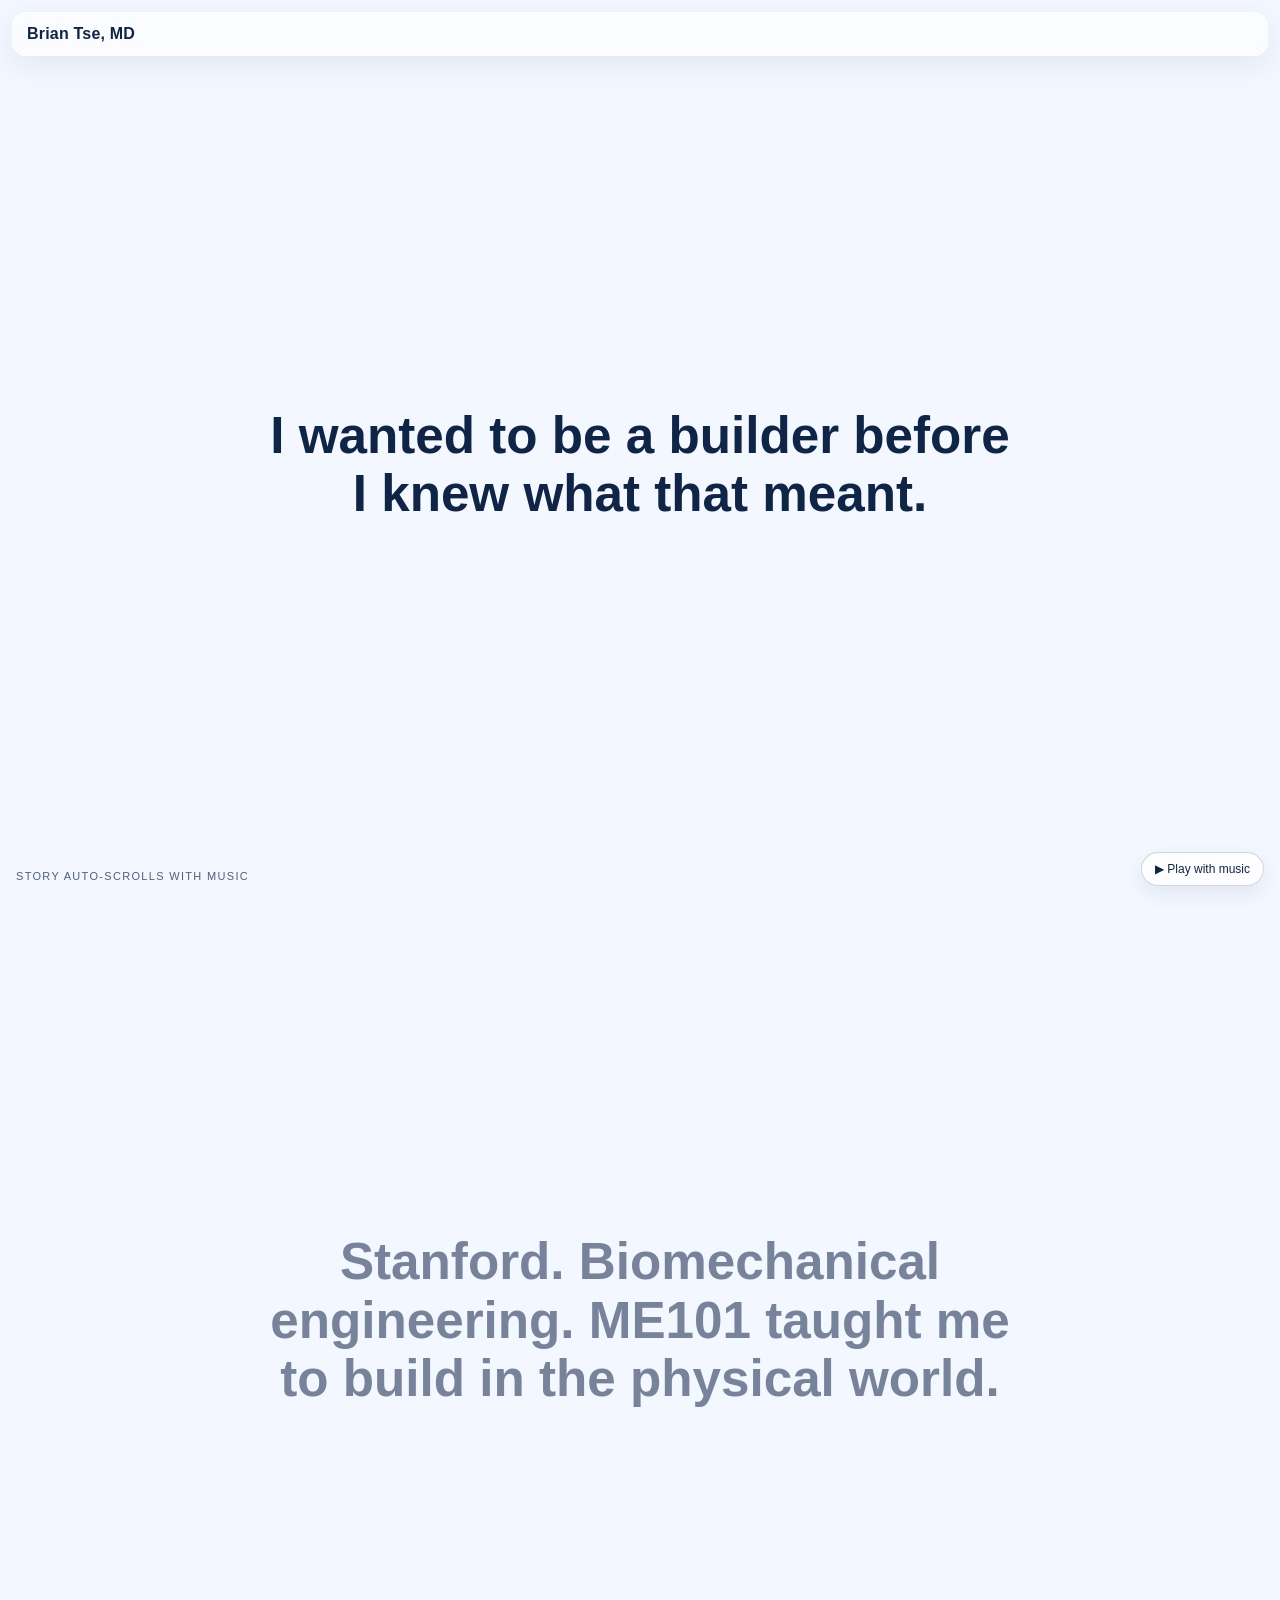
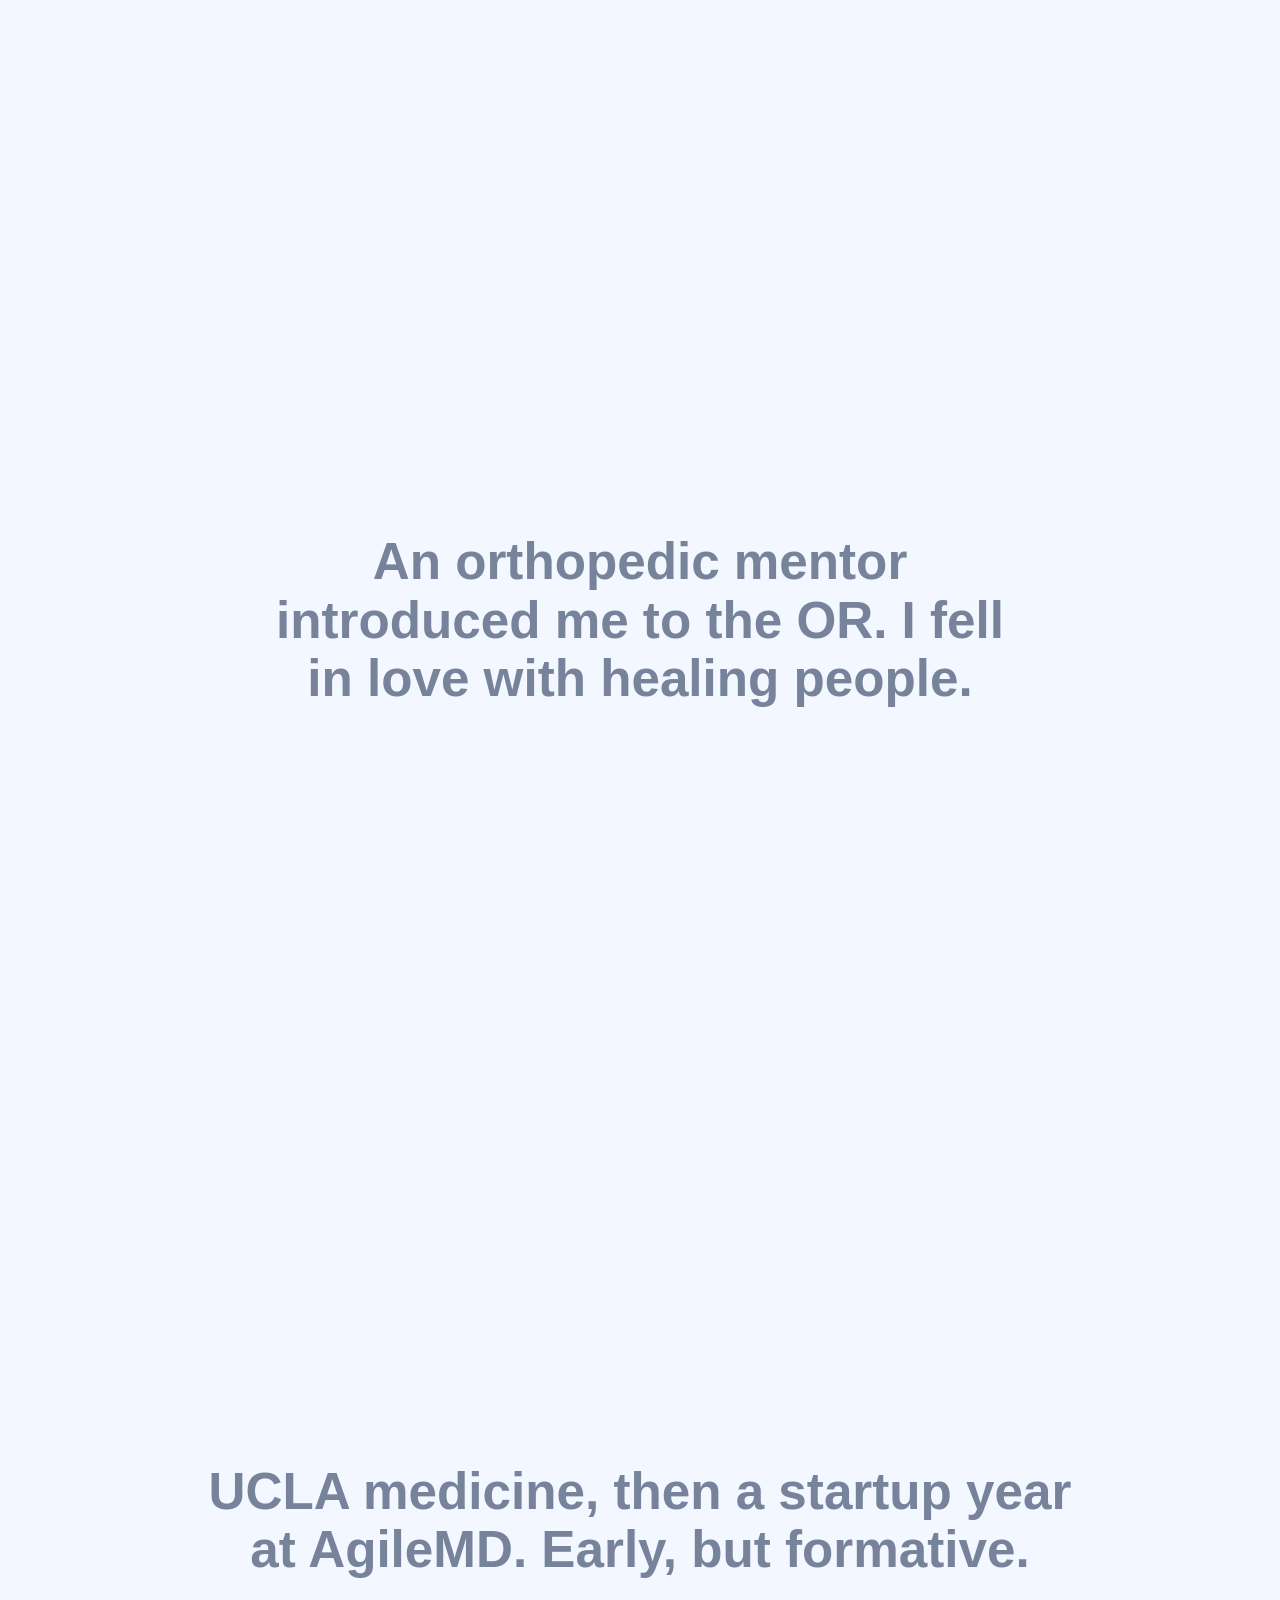
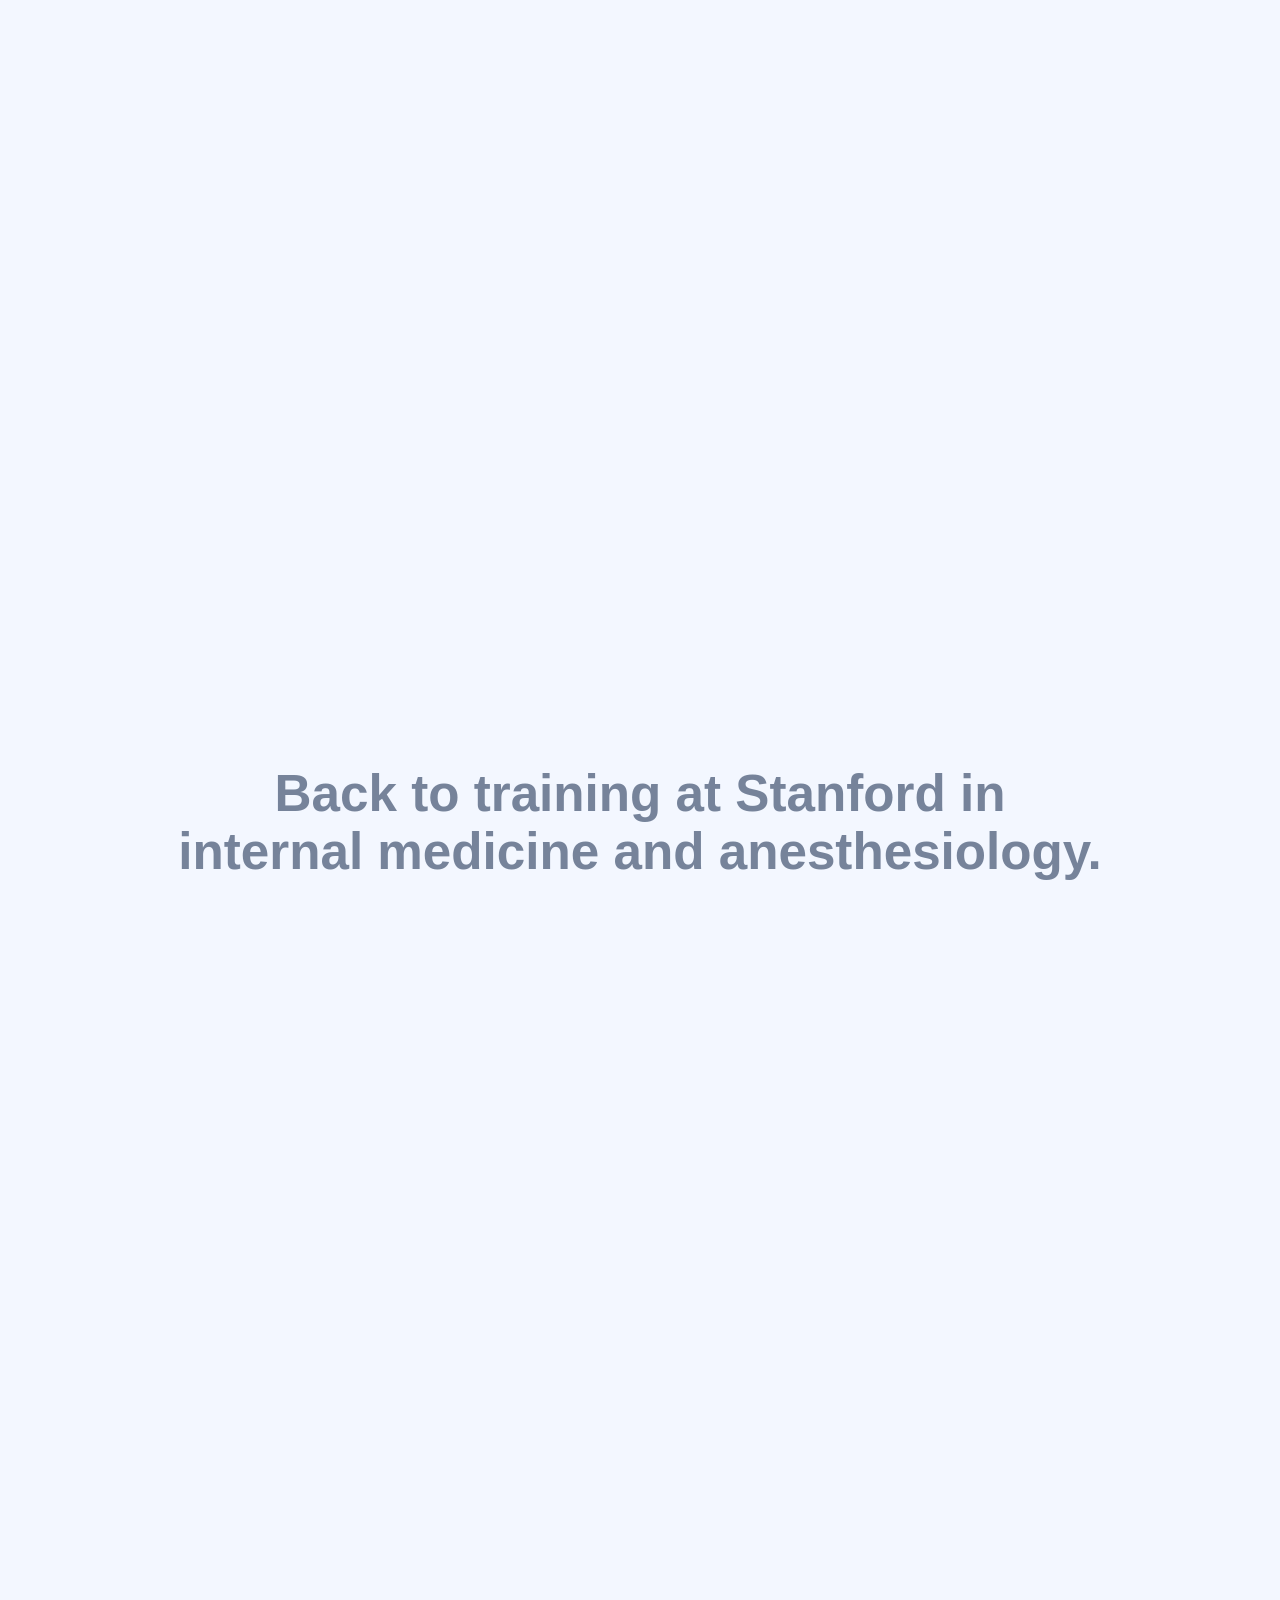
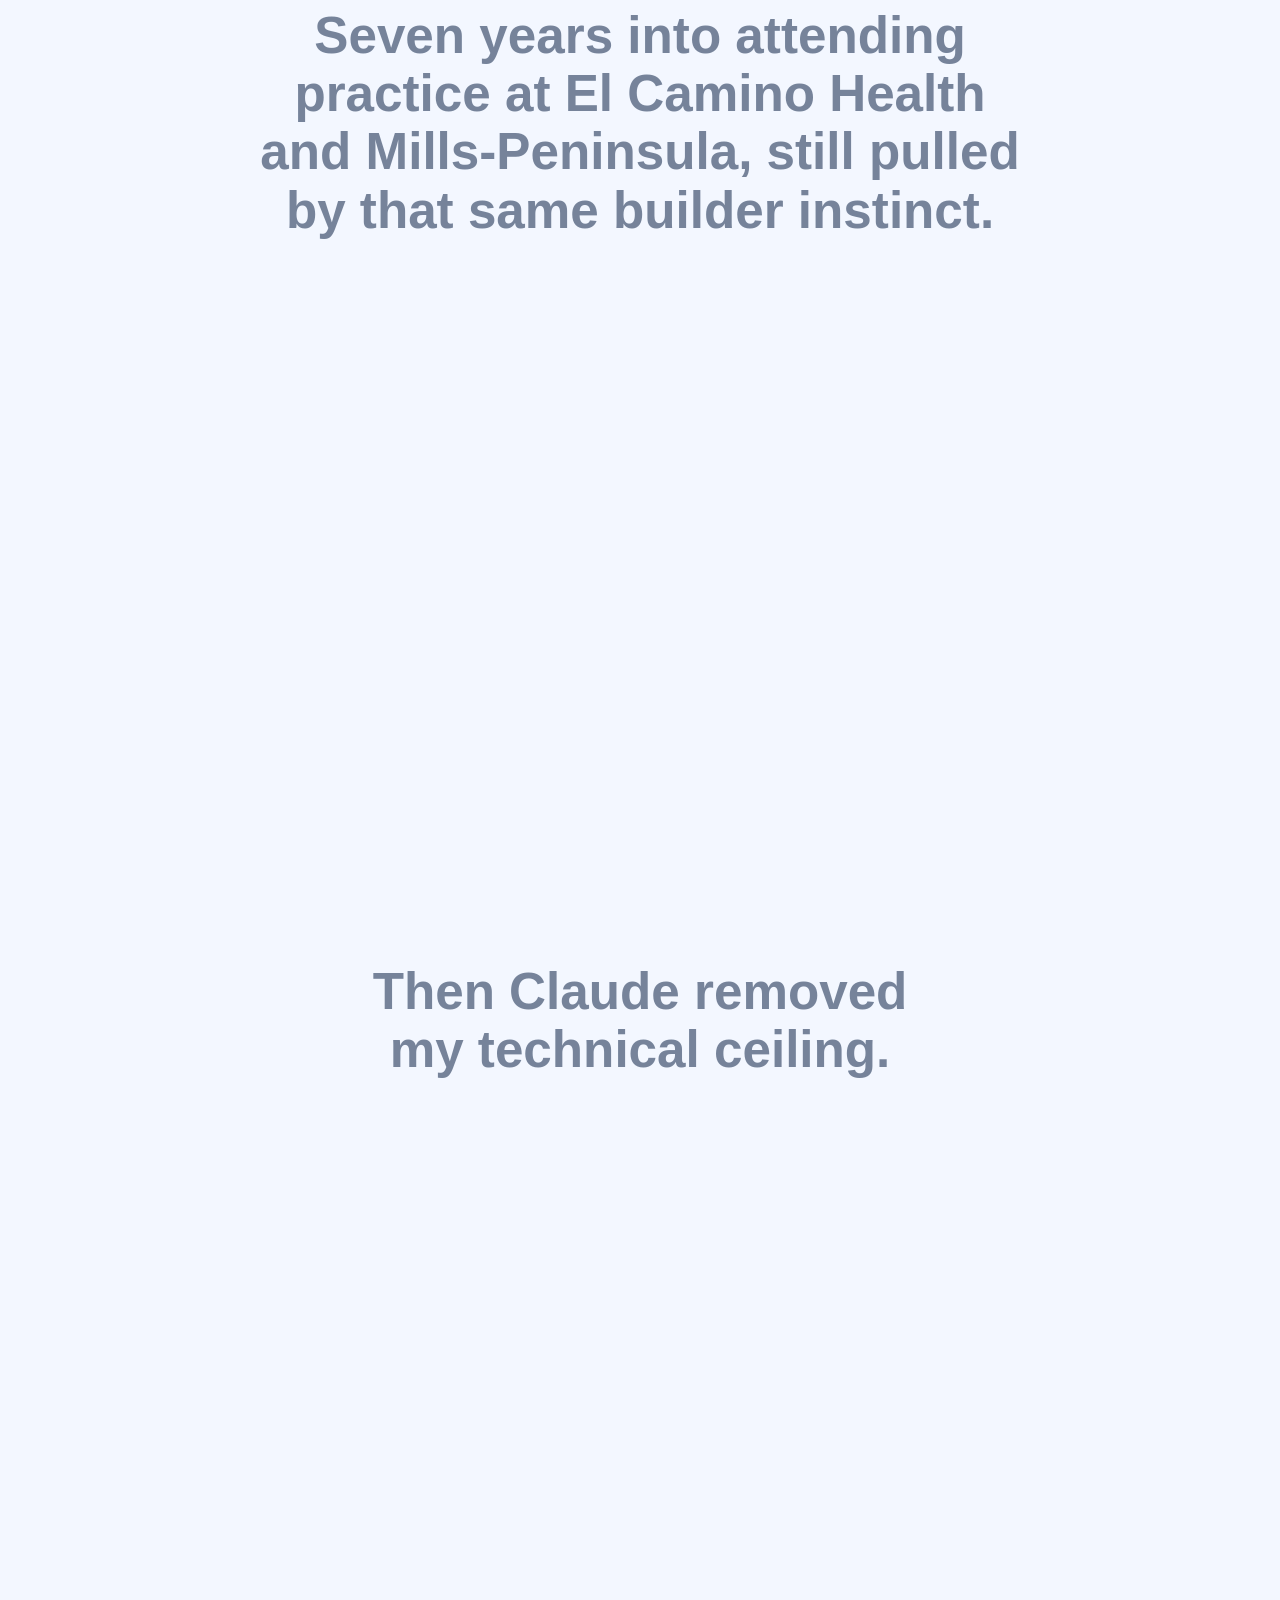
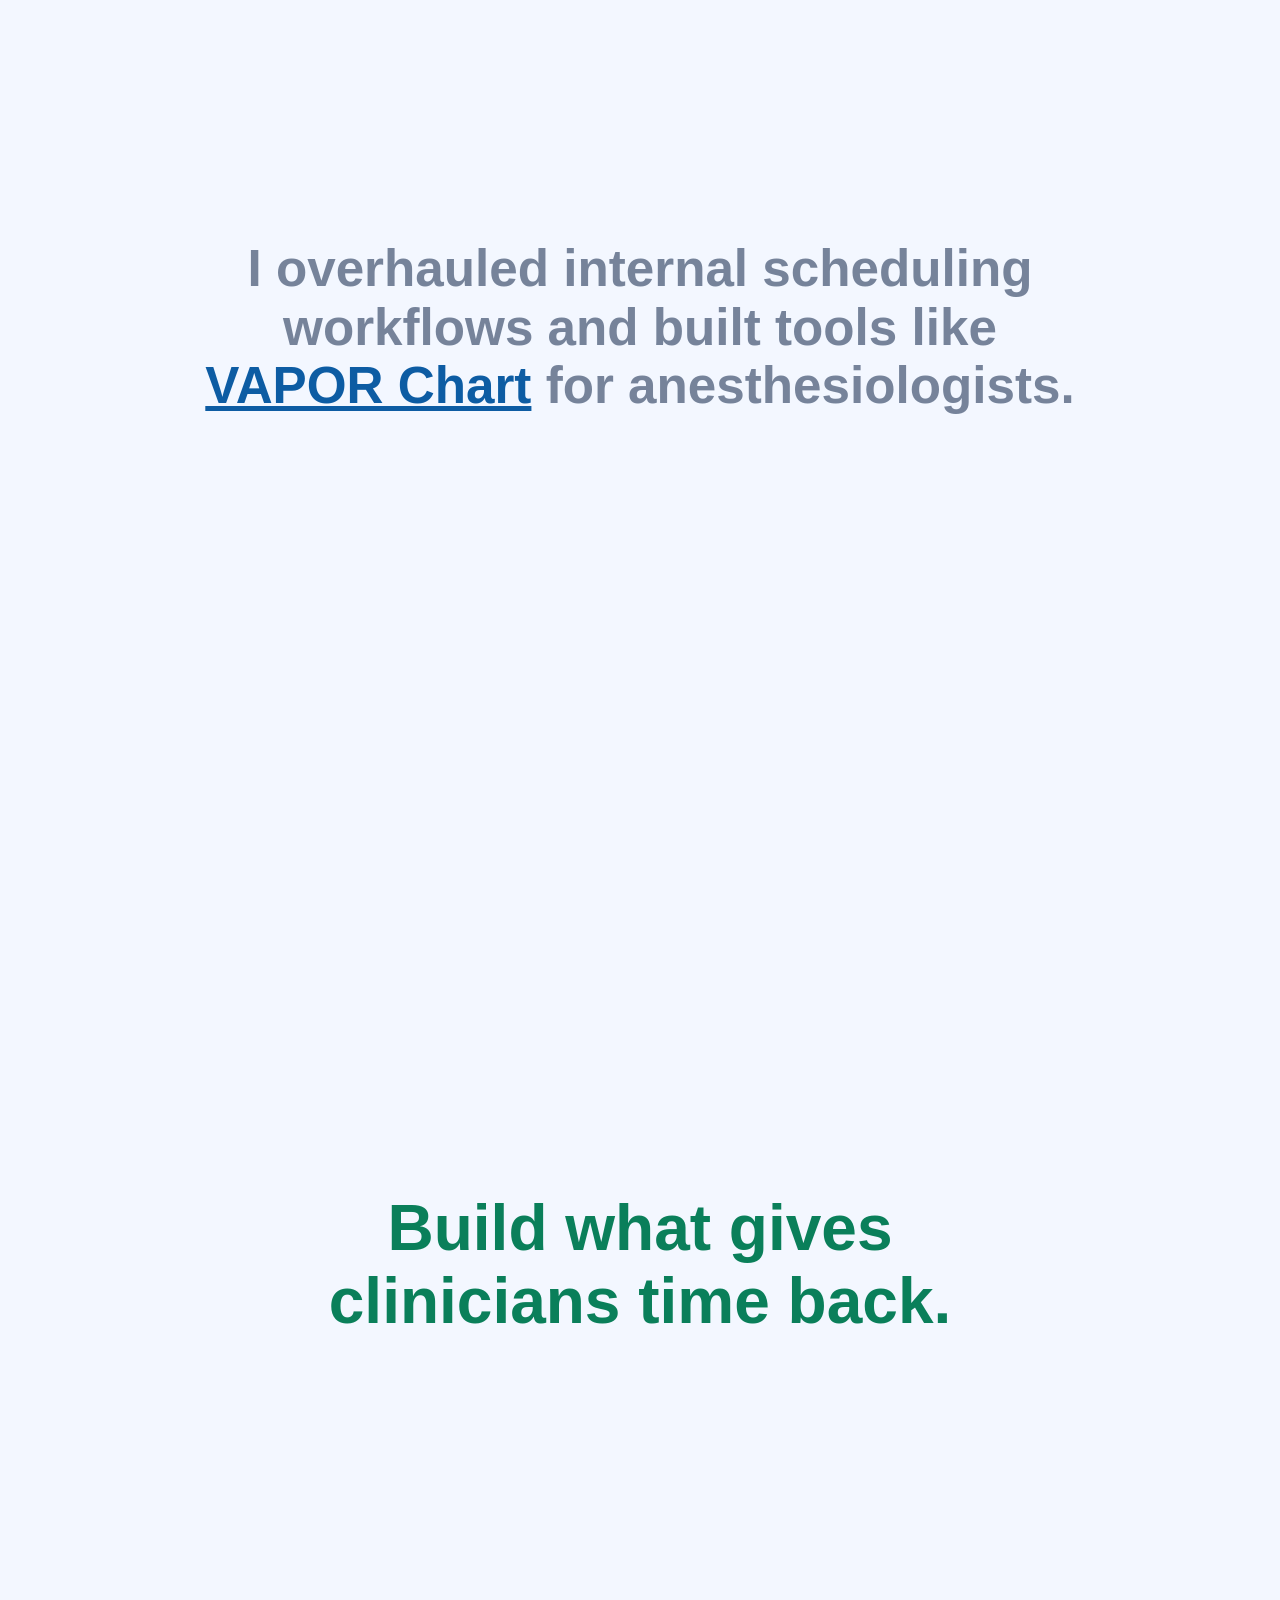
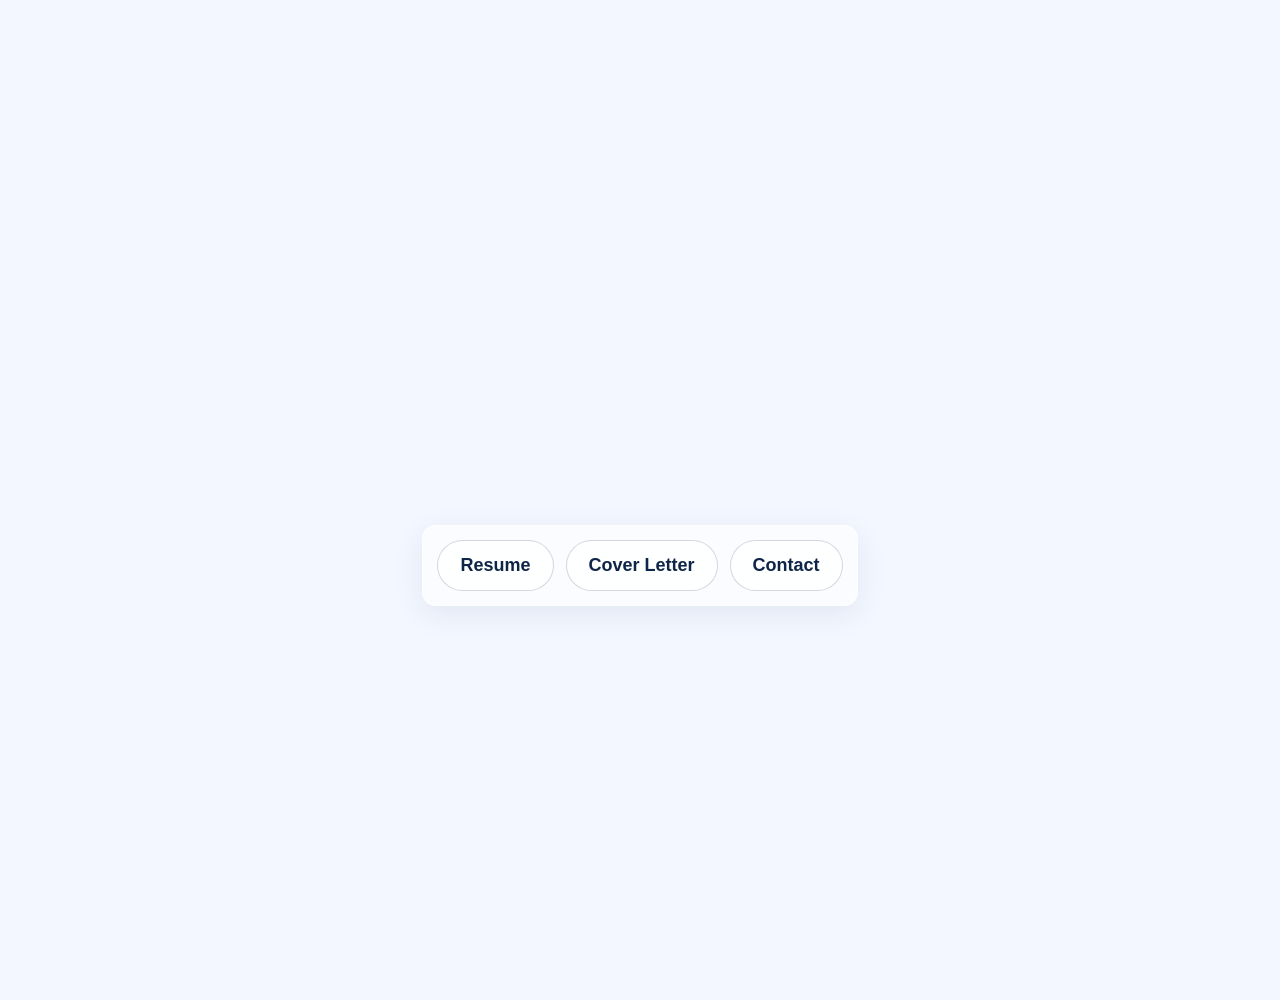
==== index.html @ f381c2ff "style: restore original story aesthetic and auto-scroll; keep subtle logos" ====
<!doctype html>
<html lang="en">
<head>
  <meta charset="UTF-8" />
  <meta name="viewport" content="width=device-width, initial-scale=1.0" />
  <title>Brian K. Tse, MD — Story</title>
  <meta name="description" content="Build what gives clinicians time back." />
  <link rel="stylesheet" href="./styles.css" />
</head>
<body>
  <video id="bgVideo" class="bg-video" autoplay muted loop playsinline preload="metadata">
    <source src="./media/story-video.mp4" type="video/mp4" />
  </video>
  <div class="video-vignette"></div>

  <header class="topbar">
    <div class="name">Brian Tse, MD</div>
  </header>

  <main id="story" class="story">
    <section class="panel active"><div class="panel-inner"><p>I wanted to be a builder before I knew what that meant.</p></div></section>
    <section class="panel"><div class="panel-inner"><p>Stanford. Biomechanical engineering. ME101 taught me to build in the physical world.</p><img class="logo-inline" src="./assets/logos/stanford.svg" alt="" aria-hidden="true" /></div></section>
    <section class="panel"><div class="panel-inner"><p>An orthopedic mentor introduced me to the OR. I fell in love with healing people.</p><img class="logo-inline" src="./assets/logos/ucla.svg" alt="" aria-hidden="true" /></div></section>
    <section class="panel"><div class="panel-inner"><p>UCLA medicine, then a startup year at AgileMD. Early, but formative.</p><img class="logo-inline" src="./assets/logos/agilemd.svg" alt="" aria-hidden="true" /></div></section>
    <section class="panel"><div class="panel-inner"><p>Back to training at Stanford in internal medicine and anesthesiology.</p><img class="logo-inline" src="./assets/logos/stanford-medicine.svg" alt="" aria-hidden="true" /></div></section>
    <section class="panel"><div class="panel-inner"><p>Seven years into attending practice at El Camino Health and Mills-Peninsula, still pulled by that same builder instinct.</p><img class="logo-inline" src="./assets/logos/elcamino.svg" alt="" aria-hidden="true" /></div></section>
    <section class="panel"><div class="panel-inner"><p>Then Claude removed my technical ceiling.</p><img class="logo-inline" src="./assets/logos/anthropic.svg" alt="" aria-hidden="true" /></div></section>
    <section class="panel"><div class="panel-inner"><p>I overhauled internal scheduling workflows and built tools like <a class="inline-link" href="https://vaporchart.com" target="_blank" rel="noopener">VAPOR Chart</a> for anesthesiologists.</p><img class="logo-inline" src="./assets/logos/mills-peninsula.svg" alt="" aria-hidden="true" /></div></section>
    <section class="panel thesis"><div class="panel-inner"><p>Build what gives clinicians time back.</p></div></section>
    <section class="panel end-panel">
      <div class="end-links actions">
        <a href="./Brian_Tse_Resume_v2.pdf" target="_blank" rel="noopener">Resume</a>
        <a href="./Brian_Tse_Cover_Letter_Anthropic.pdf" target="_blank" rel="noopener">Cover Letter</a>
        <a href="mailto:briantse@gmail.com">Contact</a>
      </div>
    </section>
  </main>

  <audio id="storyAudio" preload="auto">
    <source src="./media/story-track.mp3" type="audio/mpeg" />
  </audio>

  <button id="musicToggle" class="music-toggle" type="button">▶ Play with music</button>
  <div class="hint">Story auto-scrolls with music</div>

  <script>
    const panels = [...document.querySelectorAll('.panel')];
    const audio = document.getElementById('storyAudio');
    const toggle = document.getElementById('musicToggle');

    const io = new IntersectionObserver((entries) => {
      entries.forEach((e) => {
        if (e.isIntersecting) {
          panels.forEach(p => p.classList.remove('active'));
          e.target.classList.add('active');
        }
      });
    }, { threshold: 0.65 });
    panels.forEach(p => io.observe(p));

    function scrollToPanel(i) {
      panels[i].scrollIntoView({ behavior: 'smooth', block: 'start' });
    }

    const cues = [0, 5, 10, 15, 20, 24, 29, 34, 40, 46];

    function syncToMusic() {
      const t = audio.currentTime;
      let idx = 0;
      for (let i = 0; i < cues.length; i++) {
        if (t >= cues[i]) idx = i;
      }
      const last = panels.length - 1;
      if (idx >= last) {
        scrollToPanel(last);
        clearInterval(syncTimer);
        return;
      }
      scrollToPanel(idx);
    }

    let syncTimer;
    async function startMusicMode() {
      try {
        if (audio.currentTime >= (audio.duration || 0) - 0.2) {
          audio.currentTime = 0;
          window.scrollTo({ top: 0, behavior: 'smooth' });
        }
        await audio.play();
        toggle.textContent = '❚❚ Pause music';
        clearInterval(syncTimer);
        syncToMusic();
        syncTimer = setInterval(syncToMusic, 600);
      } catch (e) {
        toggle.textContent = 'Tap to start audio';
      }
    }

    function pauseMusicMode() {
      audio.pause();
      clearInterval(syncTimer);
      toggle.textContent = '▶ Play with music';
    }

    toggle.addEventListener('click', () => {
      if (audio.paused) startMusicMode();
      else pauseMusicMode();
    });

    audio.addEventListener('ended', () => {
      clearInterval(syncTimer);
      toggle.textContent = '↺ Replay with music';
    });
  </script>
</body>
</html>
---- styles.css ----
:root {
  --text: #0f2547;
  --muted: rgba(15, 37, 71, 0.72);
  --accent: #0a7f5a;
  --pill-bg: rgba(255,255,255,0.78);
  --pill-border: rgba(15, 37, 71, 0.18);
}
* { box-sizing: border-box; }
html, body {
  margin: 0;
  background: #f3f7ff;
  color: var(--text);
  font-family: Inter, -apple-system, BlinkMacSystemFont, "Segoe UI", Roboto, sans-serif;
}

.bg-video {
  position: fixed;
  inset: 0;
  width: 100%;
  height: 100%;
  object-fit: cover;
  z-index: -3;
  opacity: .52;
}
.video-vignette {
  position: fixed;
  inset: 0;
  z-index: -2;
  background:
    radial-gradient(circle at 20% 15%, rgba(224, 242, 255, 0.55), rgba(255,255,255,0.25) 45%, rgba(245,250,255,0.75)),
    linear-gradient(to bottom, rgba(252, 254, 255, 0.58), rgba(239, 246, 255, 0.68));
}

.topbar {
  position: fixed;
  top: 12px;
  left: 12px;
  right: 12px;
  padding: 12px 14px;
  display: flex;
  justify-content: space-between;
  align-items: center;
  z-index: 20;
  backdrop-filter: blur(10px);
  background: rgba(255,255,255,0.58);
  border: 1px solid rgba(255,255,255,0.7);
  border-radius: 14px;
  box-shadow: 0 8px 30px rgba(12, 36, 84, 0.08);
}
.name { font-weight: 700; letter-spacing: .2px; }
.actions { display: flex; gap: 10px; flex-wrap: wrap; }
.actions a {
  color: var(--text);
  text-decoration: none;
  font-size: 12px;
  border: 1px solid var(--pill-border);
  border-radius: 999px;
  padding: 6px 11px;
  background: var(--pill-bg);
}
.actions a:hover { background: rgba(255,255,255,0.96); }

.end-panel {
  padding-top: 140px;
}
.end-links {
  justify-content: center;
  gap: 12px;
  padding: 14px;
  border-radius: 14px;
  border: 1px solid rgba(255,255,255,0.7);
  background: rgba(255,255,255,0.62);
  backdrop-filter: blur(10px);
  box-shadow: 0 8px 30px rgba(12, 36, 84, 0.08);
}
.end-links a {
  font-size: 18px;
  font-weight: 600;
  padding: 14px 22px;
}

.story { position: relative; z-index: 10; }
.panel {
  min-height: 100vh;
  display: grid;
  place-items: center;
  padding: 110px 24px 80px;
}
.panel-inner {
  display: grid;
  justify-items: center;
  gap: 18px;
}
.panel p {
  margin: 0;
  max-width: 940px;
  text-align: center;
  font-size: clamp(1.7rem, 4vw, 3.5rem);
  line-height: 1.14;
  font-weight: 650;
  opacity: .2;
  transform: translateY(10px) scale(.985);
  transition: all .55s ease;
  text-wrap: balance;
  color: rgba(15, 37, 71, 0.55);
}
.panel.active p {
  opacity: 1;
  transform: translateY(0) scale(1);
  color: var(--text);
  text-shadow: 0 6px 24px rgba(255,255,255,.42);
}

.logo-inline {
  width: min(220px, 52vw);
  max-height: 70px;
  object-fit: contain;
  opacity: 0;
  transform: translateY(6px);
  transition: all .45s ease;
  filter: saturate(0.9);
}
.panel.active .logo-inline {
  opacity: .9;
  transform: translateY(0);
}

.thesis p {
  font-size: clamp(2.1rem, 5vw, 4.6rem);
  font-weight: 800;
  color: var(--accent);
}

.inline-link { color: #0d5ca3; text-underline-offset: 3px; }

.music-toggle {
  position: fixed;
  right: 16px;
  bottom: 14px;
  z-index: 22;
  border: 1px solid var(--pill-border);
  background: var(--pill-bg);
  color: var(--text);
  border-radius: 999px;
  padding: 9px 13px;
  font-size: 12px;
  cursor: pointer;
  backdrop-filter: blur(6px);
  box-shadow: 0 8px 20px rgba(12, 36, 84, 0.08);
  white-space: nowrap;
}
.music-toggle:hover { background: rgba(255,255,255,.95); }

.hint {
  position: fixed;
  bottom: 18px;
  left: 16px;
  color: var(--muted);
  font-size: 11px;
  letter-spacing: .12em;
  text-transform: uppercase;
  z-index: 20;
}

@media (max-width: 760px) {
  .topbar { align-items: flex-start; gap: 8px; flex-direction: column; }
  .actions { justify-content: center; }
  .end-links { flex-direction: column; align-items: stretch; width: min(92vw, 420px); }
  .end-links a { text-align: center; font-size: 16px; padding: 12px 16px; }
  .music-toggle { width: auto; }
  .hint { bottom: 58px; }
  .panel p { font-size: clamp(1.45rem, 7vw, 2.35rem); }
}
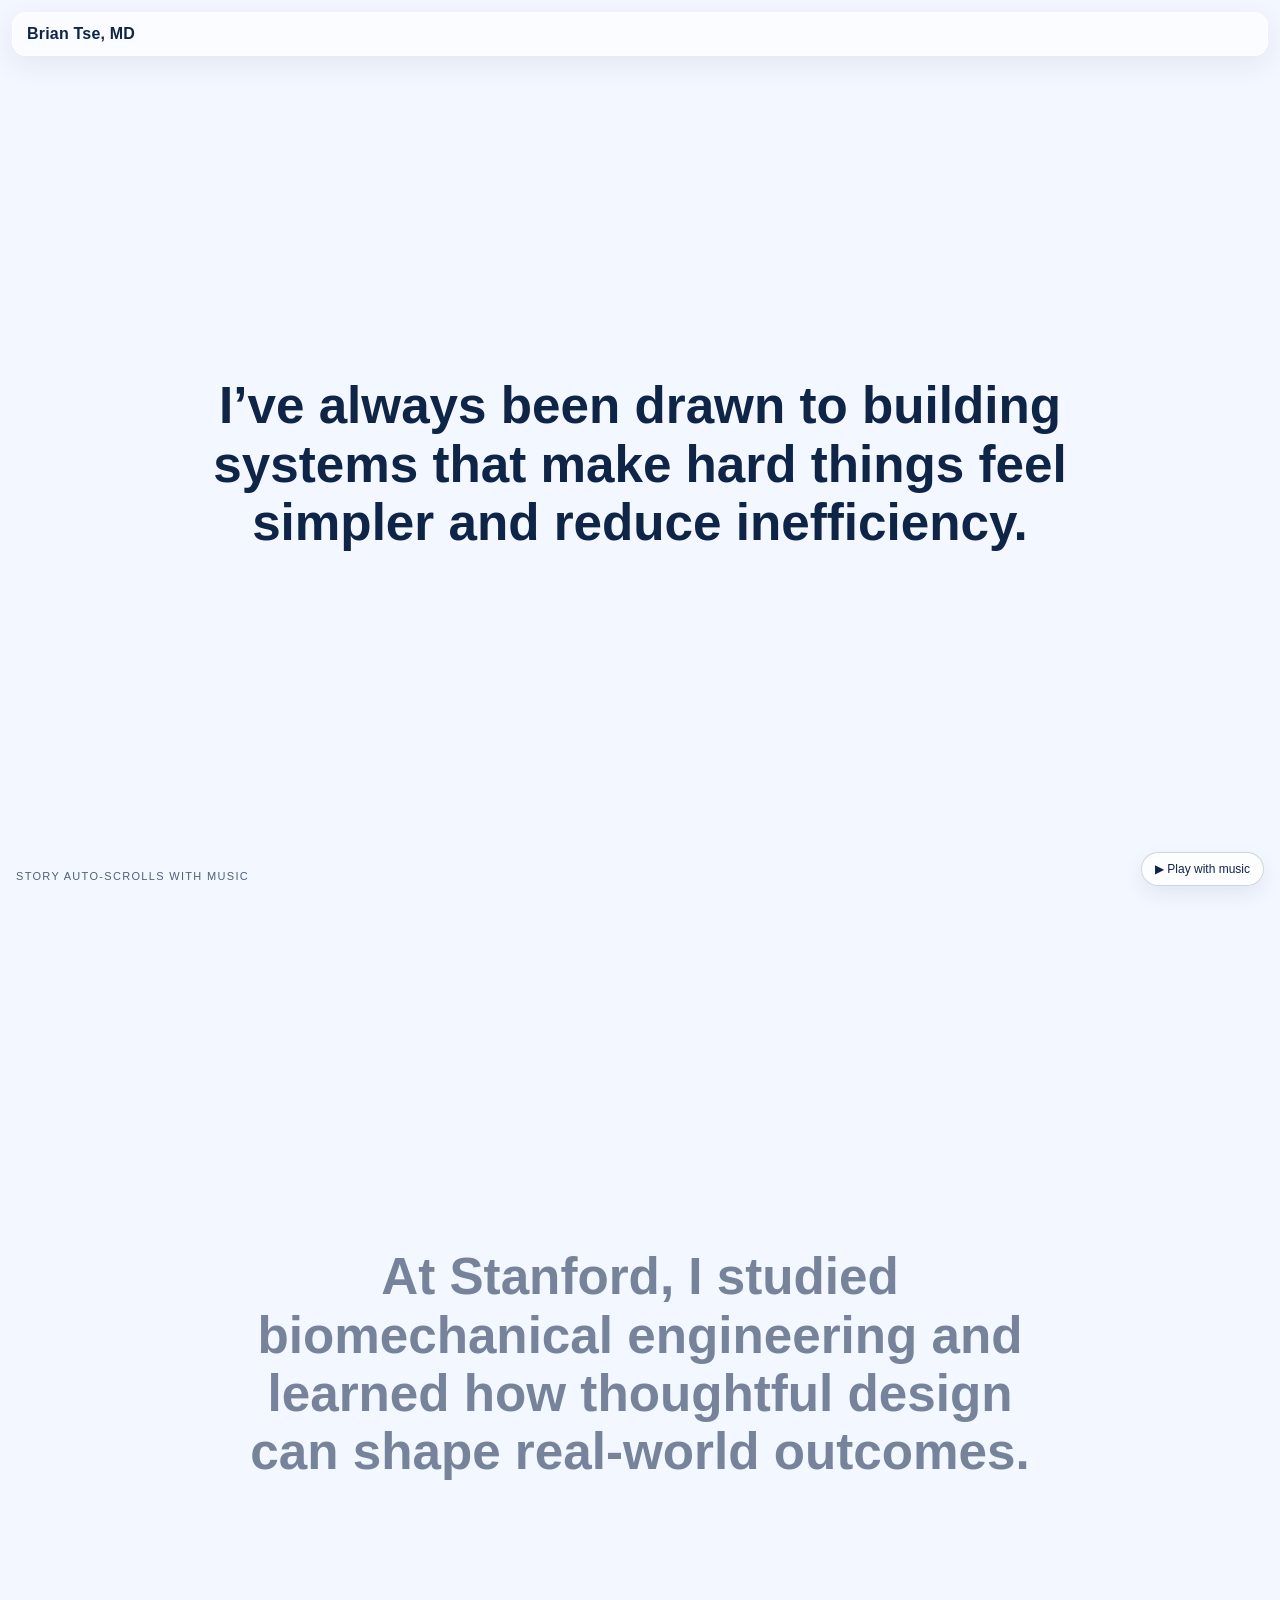
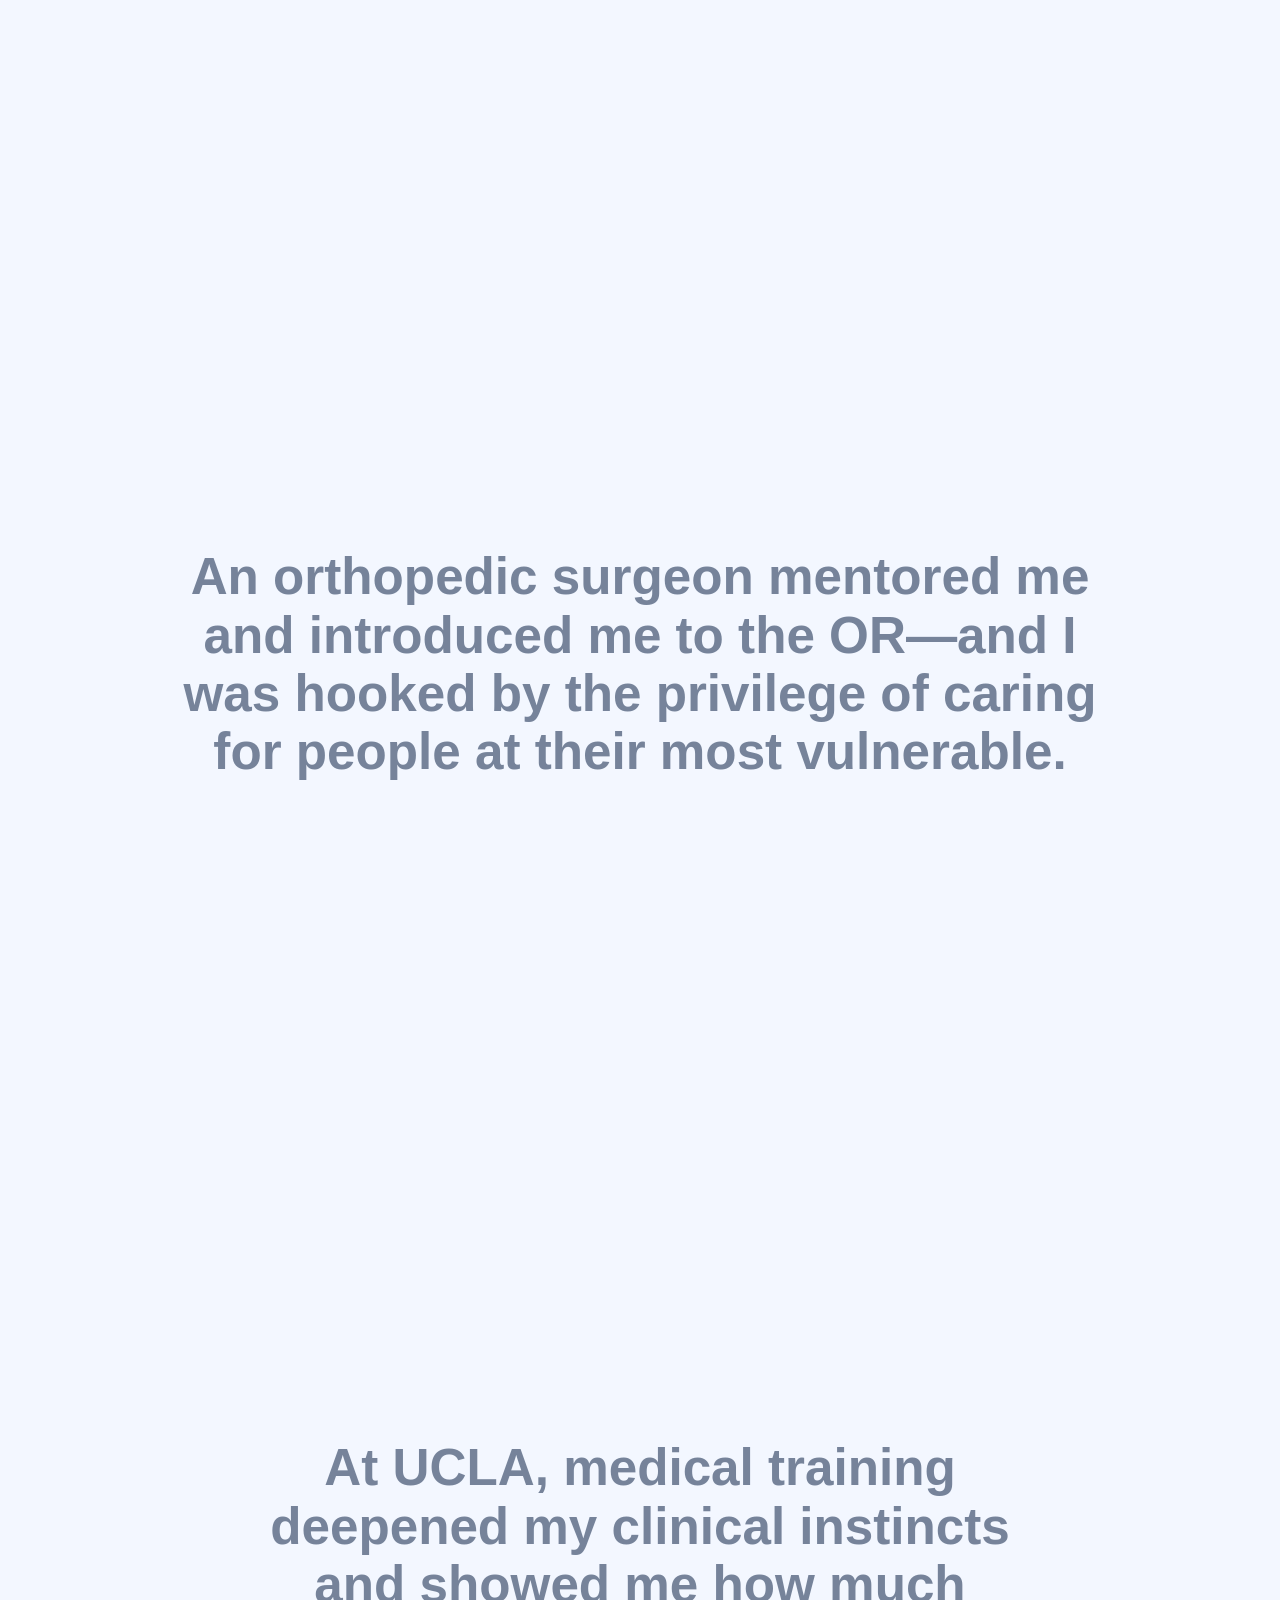
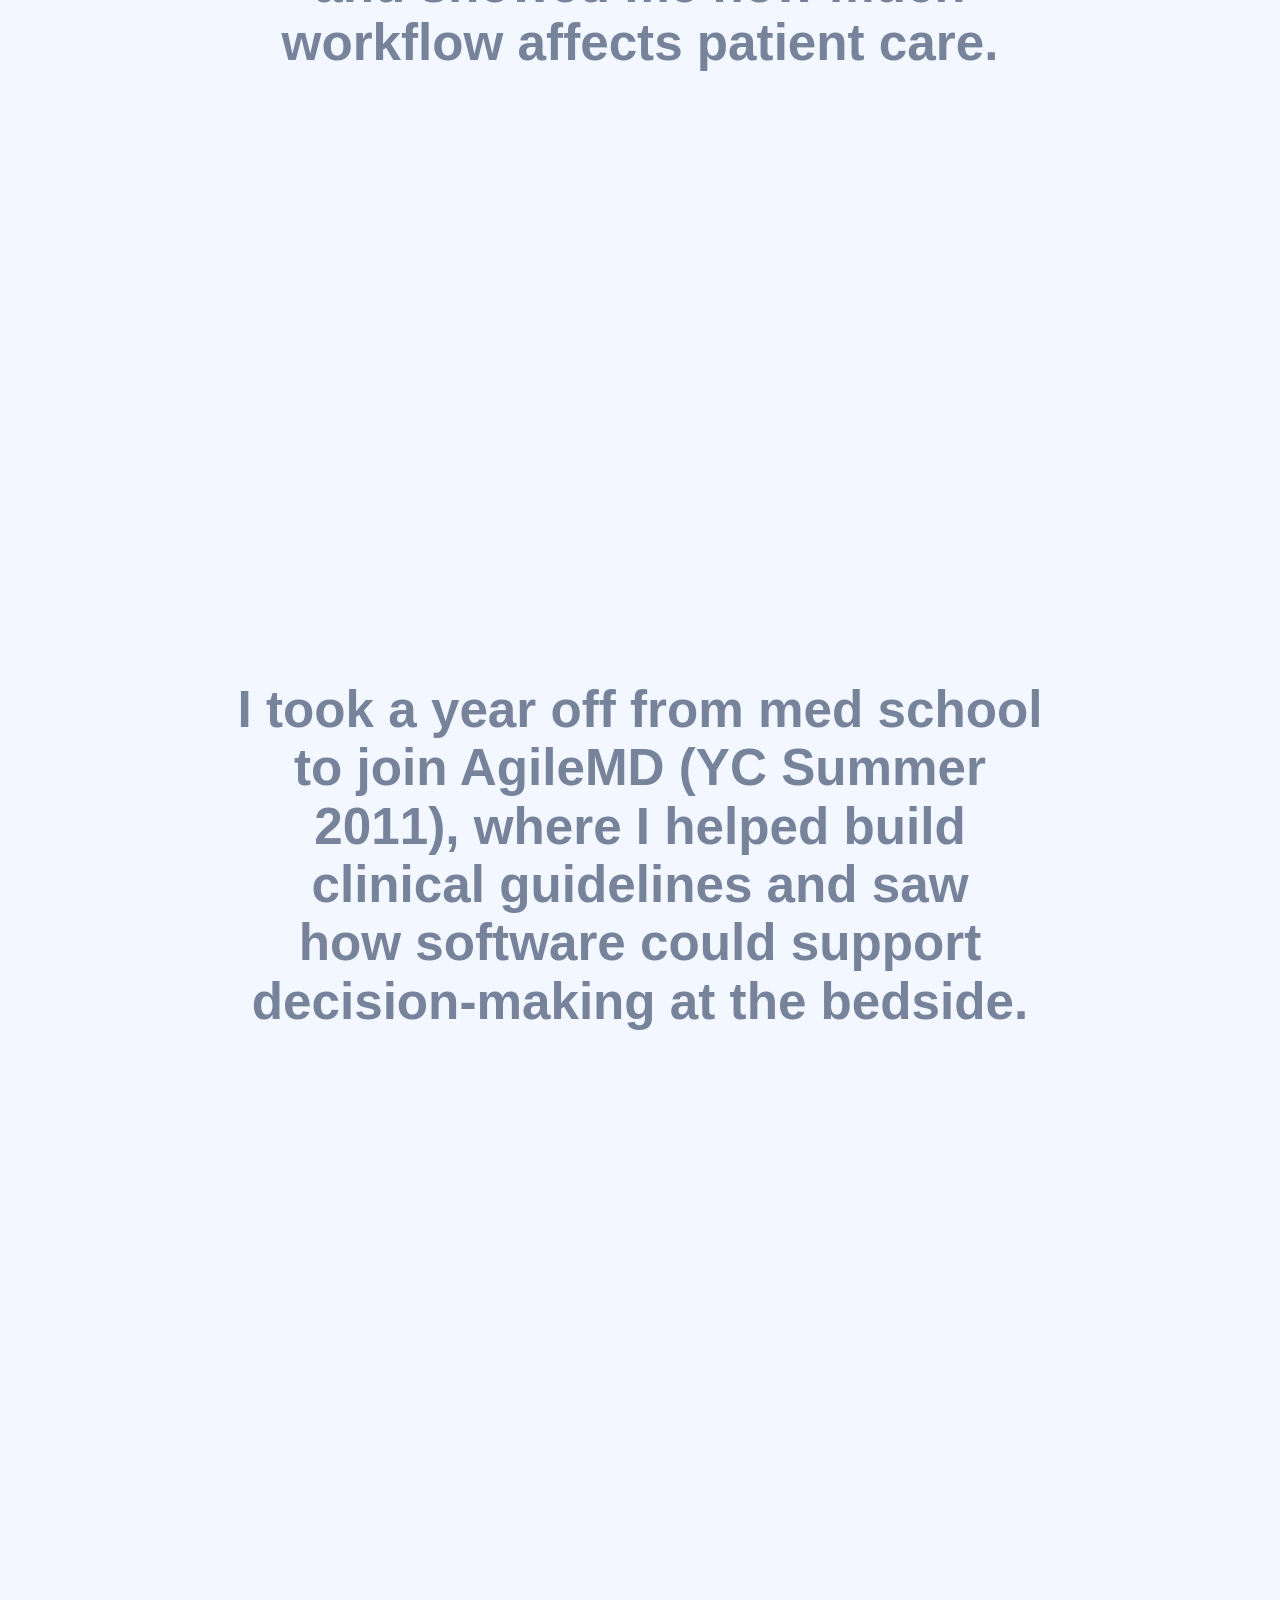
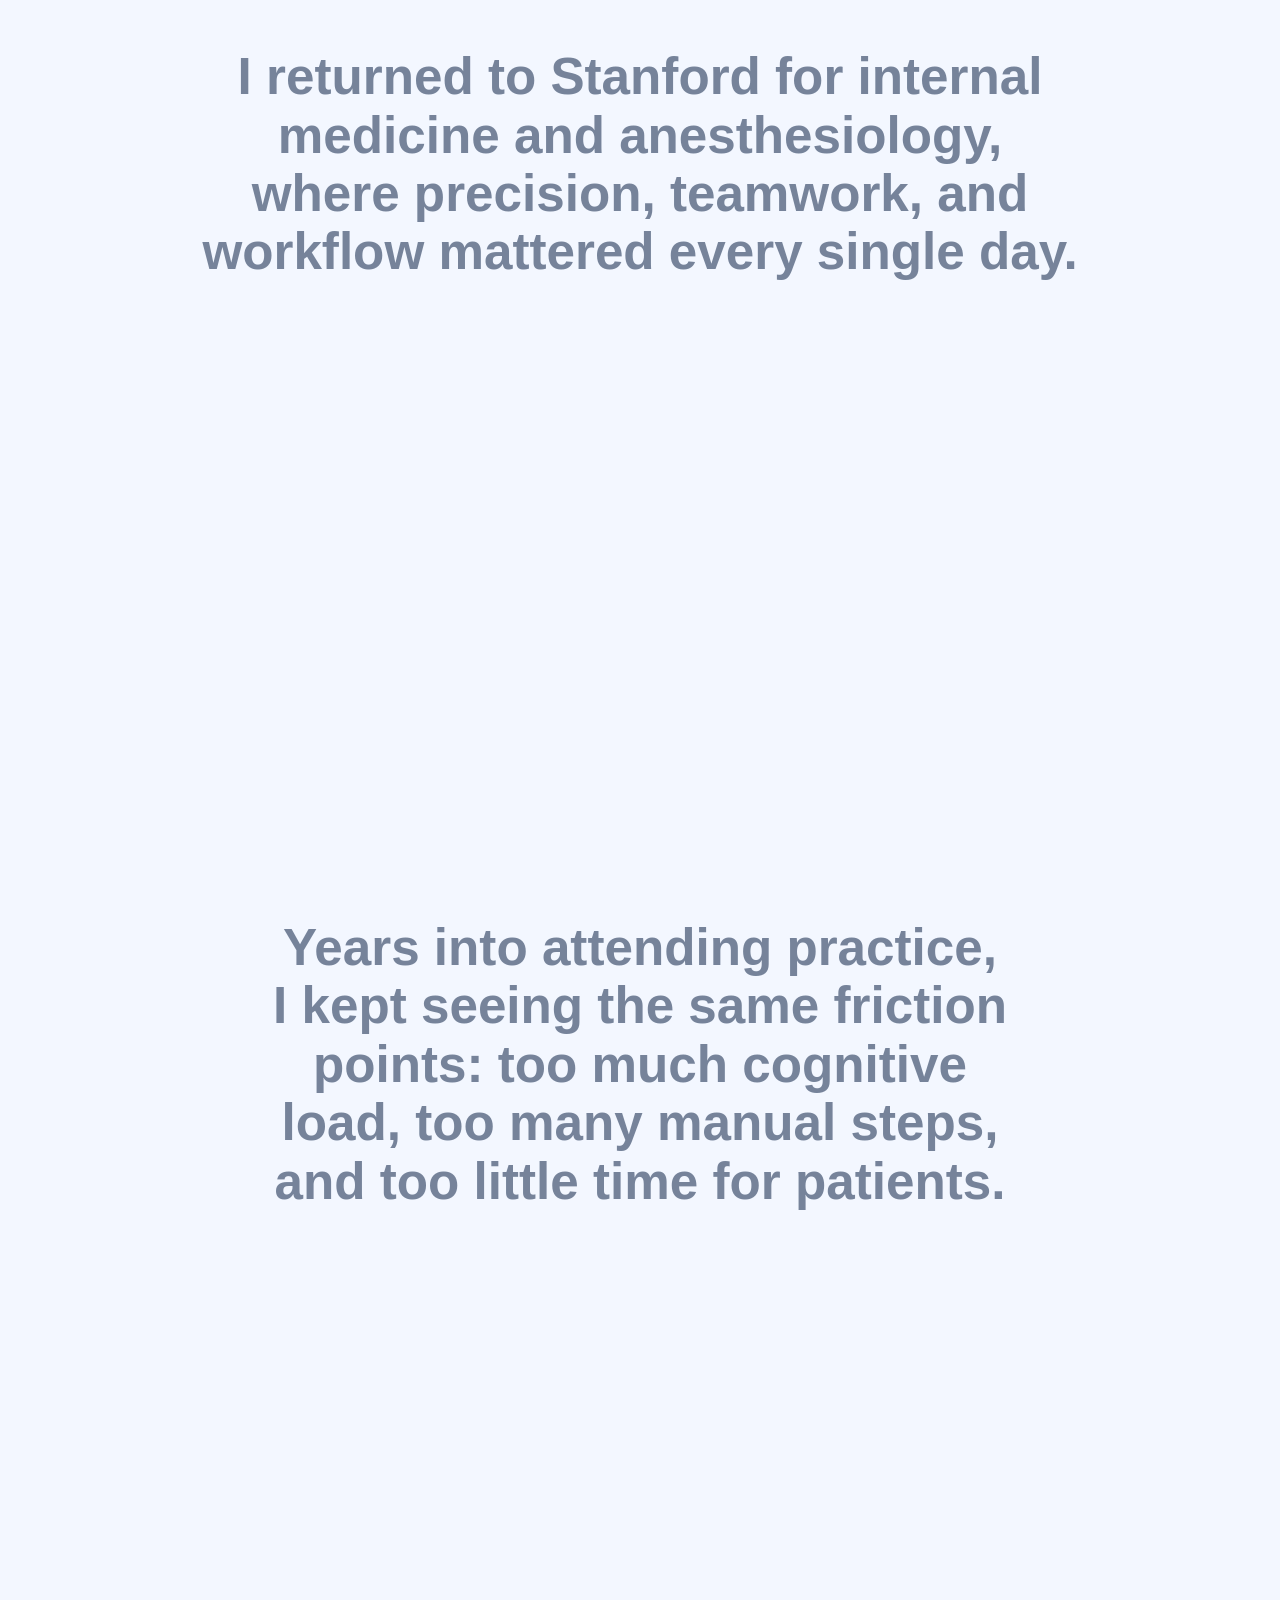
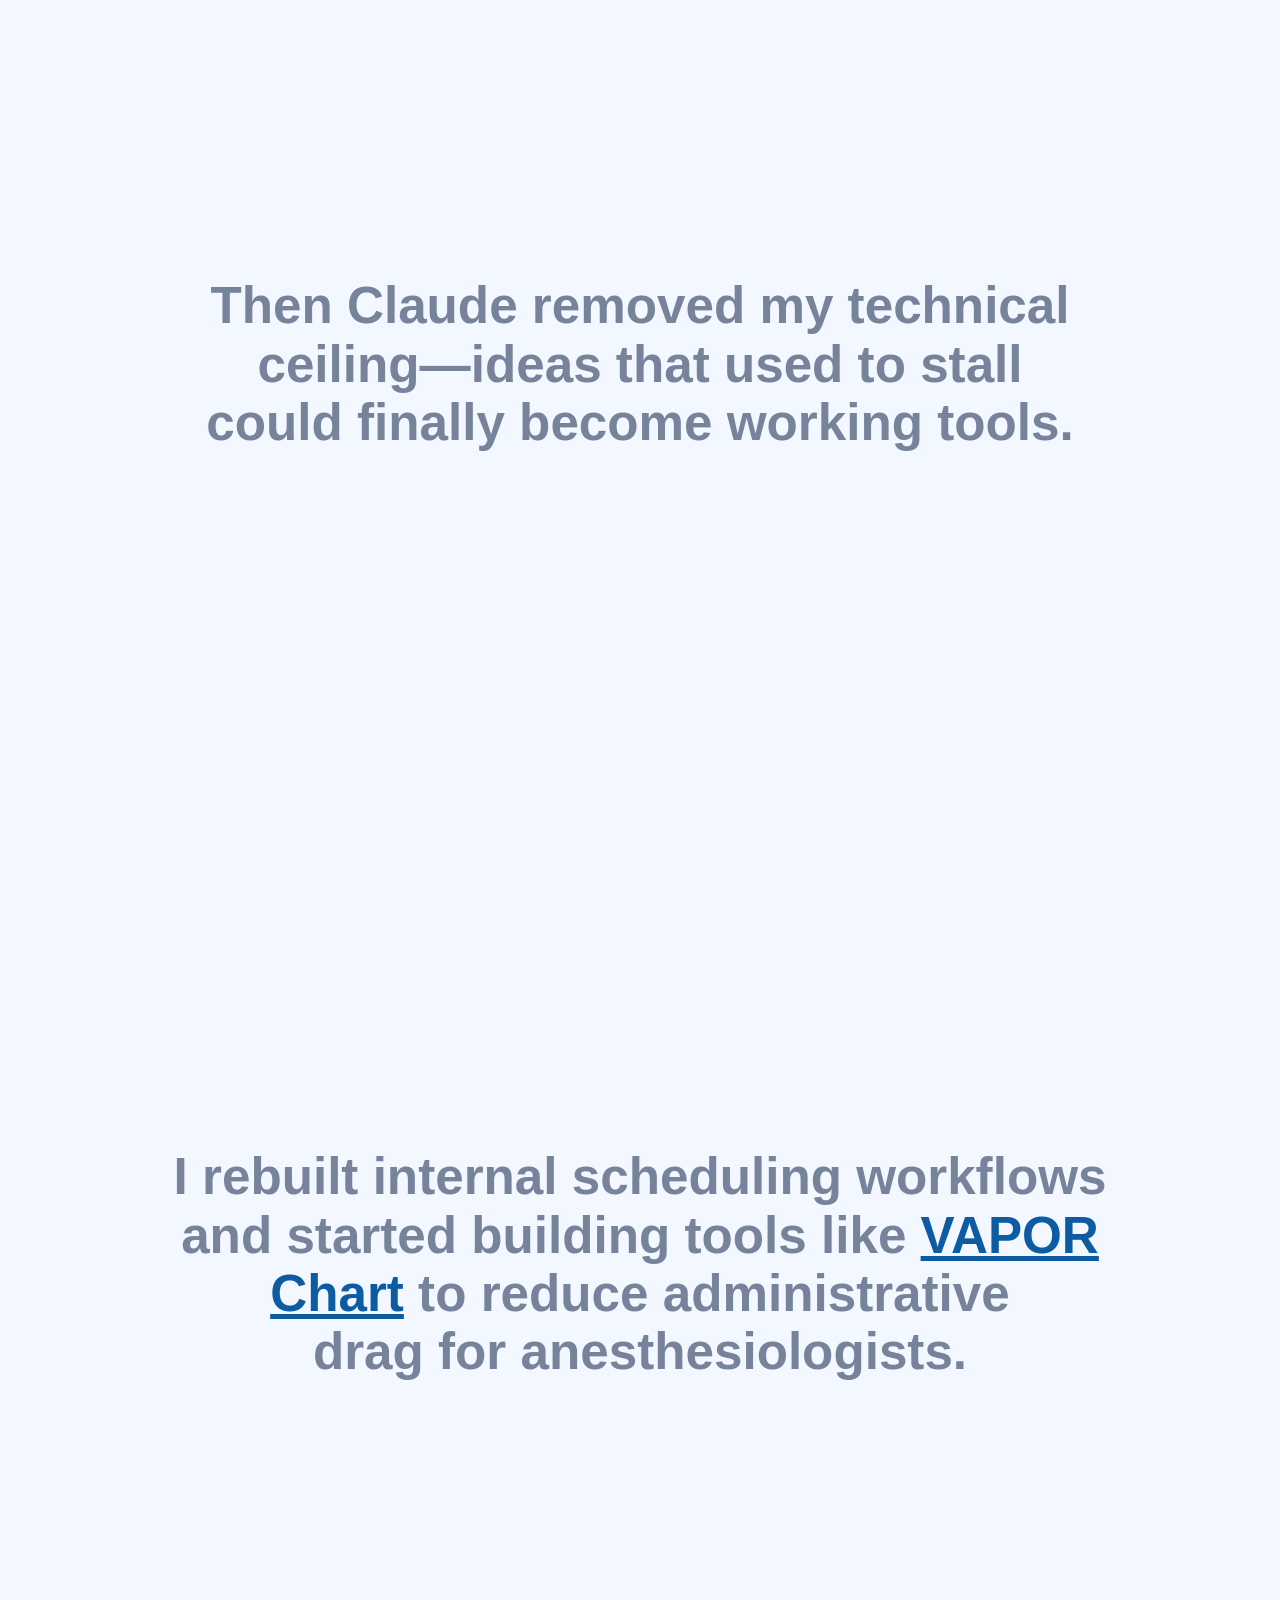
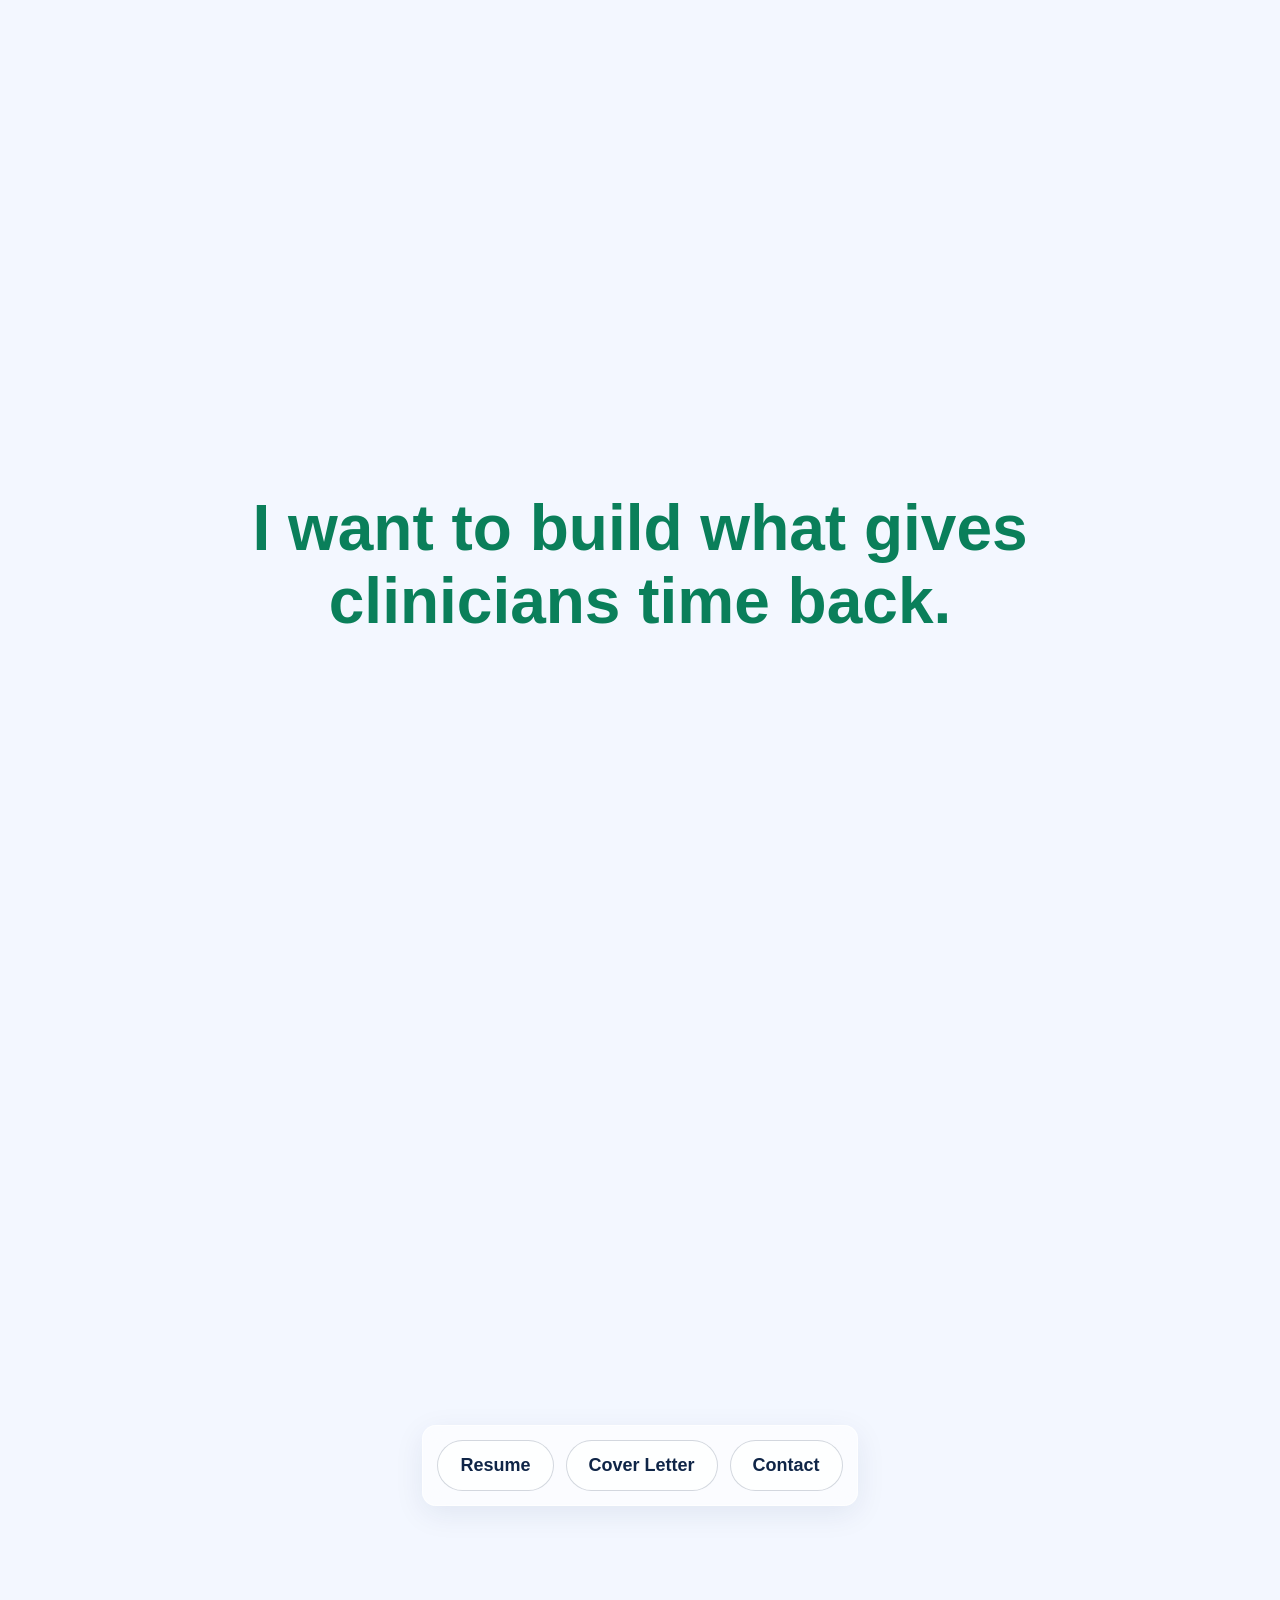
==== commit 61f63e5f: "copy: rewrite story arc; reduce logos to key beats; use provided UCLA/AgileMD logos" ====
--- a/index.html
+++ b/index.html
@@ -4,7 +4,7 @@
   <meta charset="UTF-8" />
   <meta name="viewport" content="width=device-width, initial-scale=1.0" />
   <title>Brian K. Tse, MD — Story</title>
-  <meta name="description" content="Build what gives clinicians time back." />
+  <meta name="description" content="I want to build what gives clinicians time back." />
   <link rel="stylesheet" href="./styles.css" />
 </head>
 <body>
@@ -18,15 +18,16 @@
   </header>
 
   <main id="story" class="story">
-    <section class="panel active"><div class="panel-inner"><p>I wanted to be a builder before I knew what that meant.</p></div></section>
-    <section class="panel"><div class="panel-inner"><p>Stanford. Biomechanical engineering. ME101 taught me to build in the physical world.</p><img class="logo-inline" src="./assets/logos/stanford.svg" alt="" aria-hidden="true" /></div></section>
-    <section class="panel"><div class="panel-inner"><p>An orthopedic mentor introduced me to the OR. I fell in love with healing people.</p><img class="logo-inline" src="./assets/logos/ucla.svg" alt="" aria-hidden="true" /></div></section>
-    <section class="panel"><div class="panel-inner"><p>UCLA medicine, then a startup year at AgileMD. Early, but formative.</p><img class="logo-inline" src="./assets/logos/agilemd.svg" alt="" aria-hidden="true" /></div></section>
-    <section class="panel"><div class="panel-inner"><p>Back to training at Stanford in internal medicine and anesthesiology.</p><img class="logo-inline" src="./assets/logos/stanford-medicine.svg" alt="" aria-hidden="true" /></div></section>
-    <section class="panel"><div class="panel-inner"><p>Seven years into attending practice at El Camino Health and Mills-Peninsula, still pulled by that same builder instinct.</p><img class="logo-inline" src="./assets/logos/elcamino.svg" alt="" aria-hidden="true" /></div></section>
-    <section class="panel"><div class="panel-inner"><p>Then Claude removed my technical ceiling.</p><img class="logo-inline" src="./assets/logos/anthropic.svg" alt="" aria-hidden="true" /></div></section>
-    <section class="panel"><div class="panel-inner"><p>I overhauled internal scheduling workflows and built tools like <a class="inline-link" href="https://vaporchart.com" target="_blank" rel="noopener">VAPOR Chart</a> for anesthesiologists.</p><img class="logo-inline" src="./assets/logos/mills-peninsula.svg" alt="" aria-hidden="true" /></div></section>
-    <section class="panel thesis"><div class="panel-inner"><p>Build what gives clinicians time back.</p></div></section>
+    <section class="panel active"><div class="panel-inner"><p>I’ve always been drawn to building systems that make hard things feel simpler and reduce inefficiency.</p></div></section>
+    <section class="panel"><div class="panel-inner"><p>At Stanford, I studied biomechanical engineering and learned how thoughtful design can shape real-world outcomes.</p></div></section>
+    <section class="panel"><div class="panel-inner"><p>An orthopedic surgeon mentored me and introduced me to the OR—and I was hooked by the privilege of caring for people at their most vulnerable.</p></div></section>
+    <section class="panel"><div class="panel-inner"><p>At UCLA, medical training deepened my clinical instincts and showed me how much workflow affects patient care.</p><img class="logo-inline" src="https://medschool.ucla.edu/sites/default/files/logos/logo-2.svg" alt="" aria-hidden="true" /></div></section>
+    <section class="panel"><div class="panel-inner"><p>I took a year off from med school to join AgileMD (YC Summer 2011), where I helped build clinical guidelines and saw how software could support decision-making at the bedside.</p><img class="logo-inline" src="https://cdn.prod.website-files.com/62d742c41f3f8d04dc13c14c/6618bf7efeaeb84f943034f7_logo_agilemd_blue-p-500.png" alt="" aria-hidden="true" /></div></section>
+    <section class="panel"><div class="panel-inner"><p>I returned to Stanford for internal medicine and anesthesiology, where precision, teamwork, and workflow mattered every single day.</p></div></section>
+    <section class="panel"><div class="panel-inner"><p>Years into attending practice, I kept seeing the same friction points: too much cognitive load, too many manual steps, and too little time for patients.</p></div></section>
+    <section class="panel"><div class="panel-inner"><p>Then Claude removed my technical ceiling—ideas that used to stall could finally become working tools.</p></div></section>
+    <section class="panel"><div class="panel-inner"><p>I rebuilt internal scheduling workflows and started building tools like <a class="inline-link" href="https://vaporchart.com" target="_blank" rel="noopener">VAPOR Chart</a> to reduce administrative drag for anesthesiologists.</p></div></section>
+    <section class="panel thesis"><div class="panel-inner"><p>I want to build what gives clinicians time back.</p></div></section>
     <section class="panel end-panel">
       <div class="end-links actions">
         <a href="./Brian_Tse_Resume_v2.pdf" target="_blank" rel="noopener">Resume</a>
@@ -62,7 +63,7 @@
       panels[i].scrollIntoView({ behavior: 'smooth', block: 'start' });
     }
 
-    const cues = [0, 5, 10, 15, 20, 24, 29, 34, 40, 46];
+    const cues = [0, 5, 10, 15, 20, 26, 32, 38, 44, 50, 56];
 
     function syncToMusic() {
       const t = audio.currentTime;
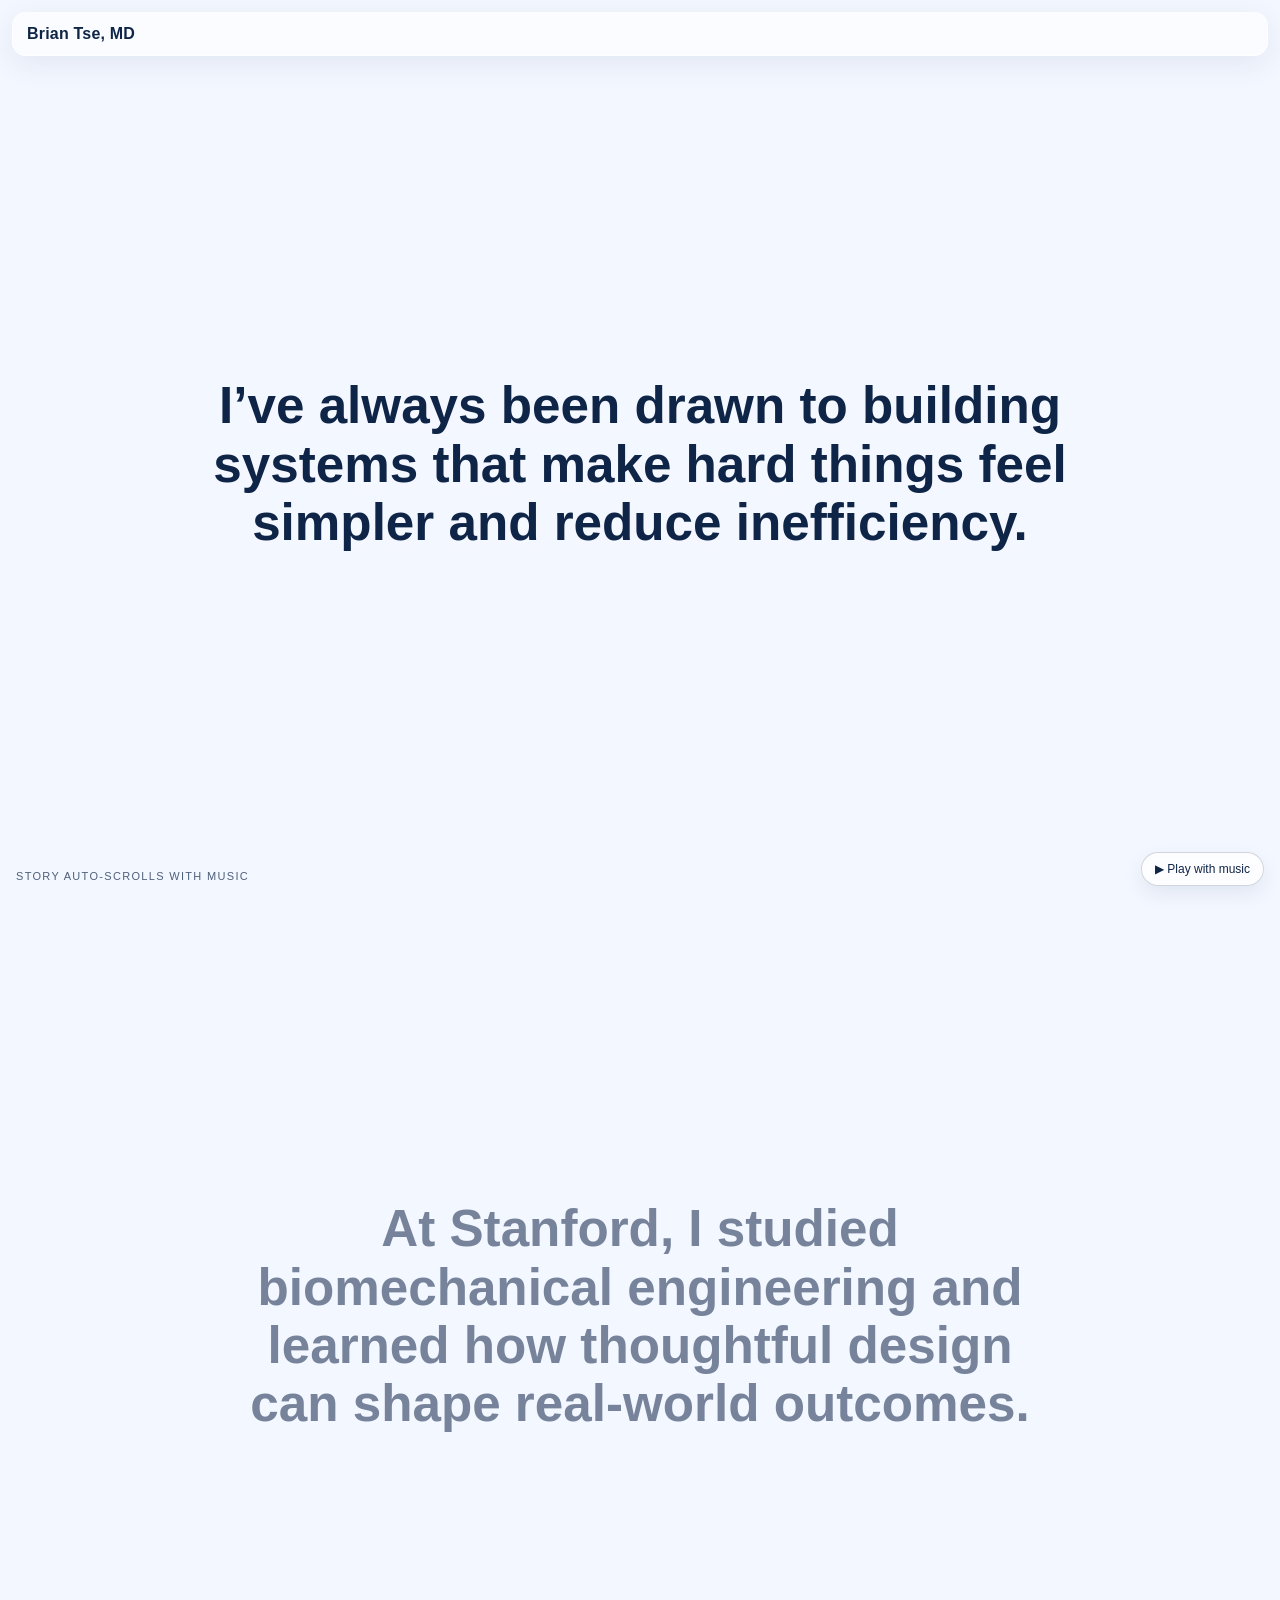
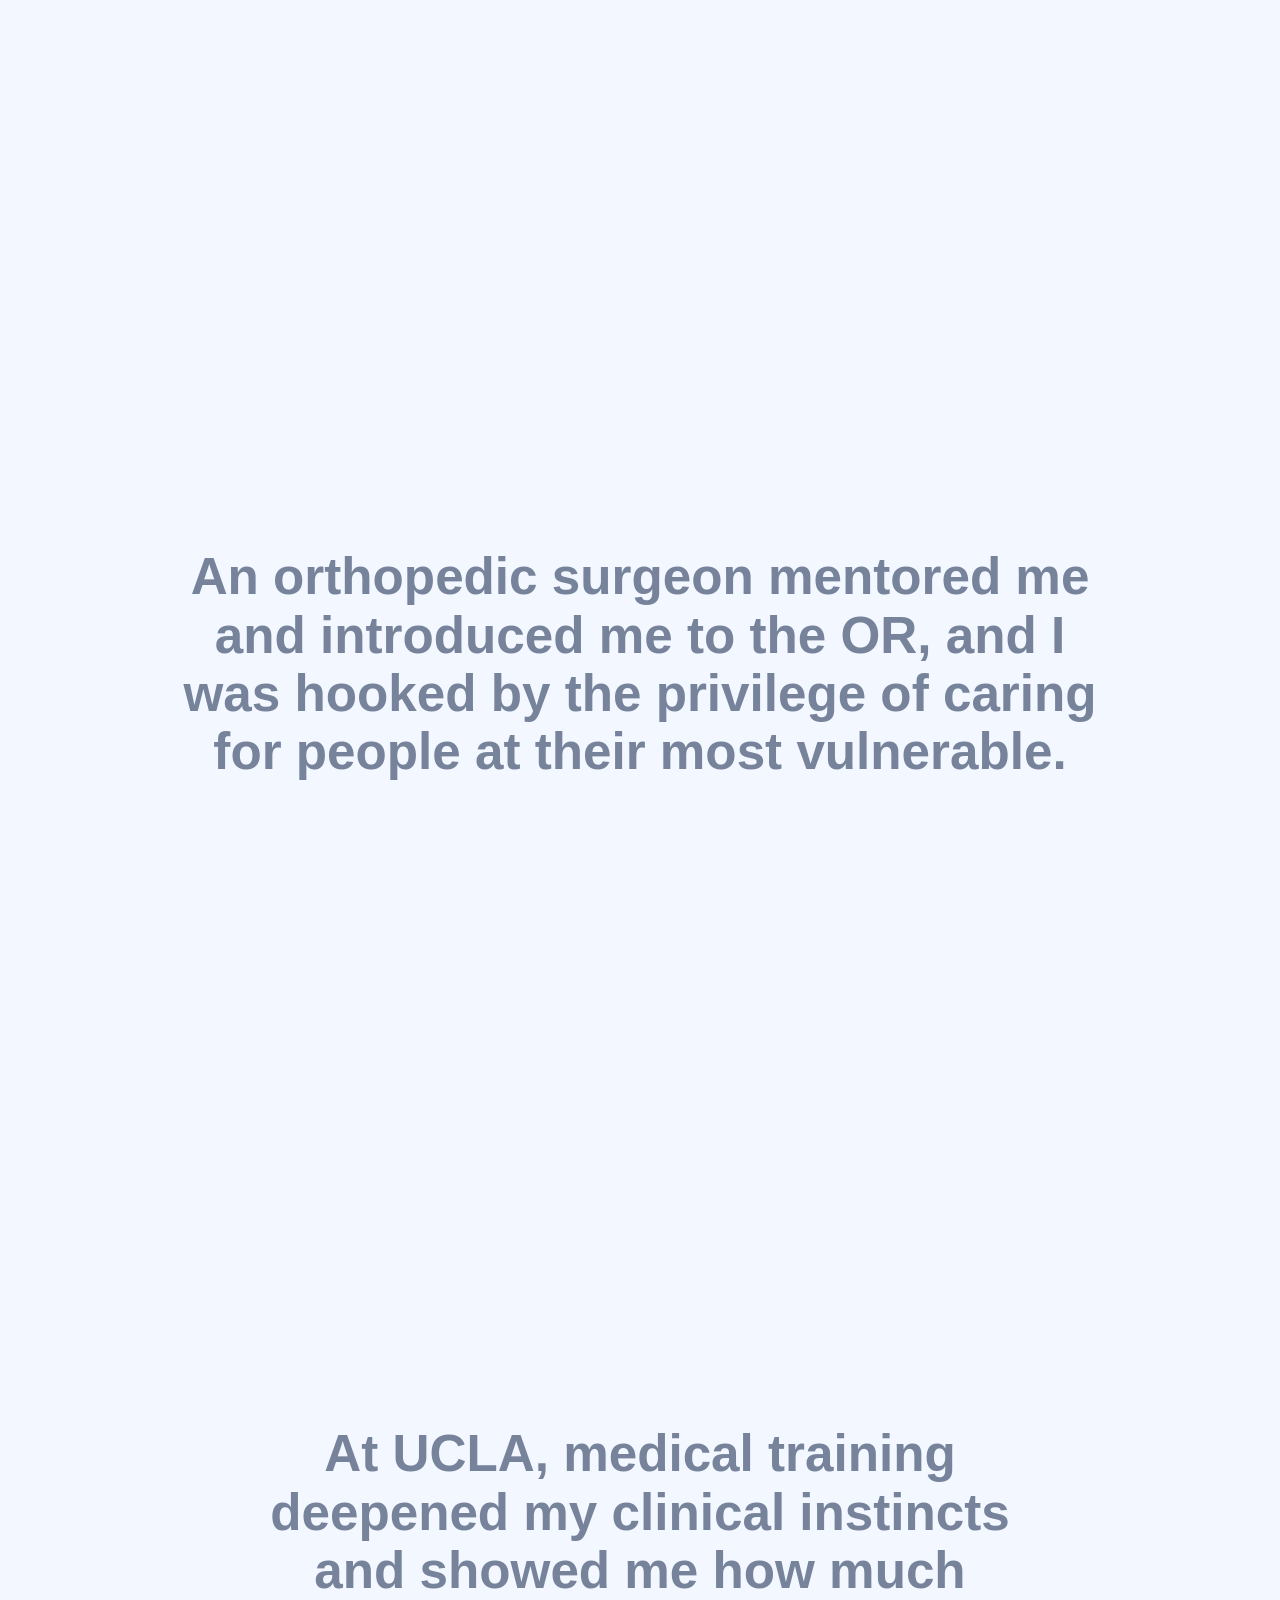
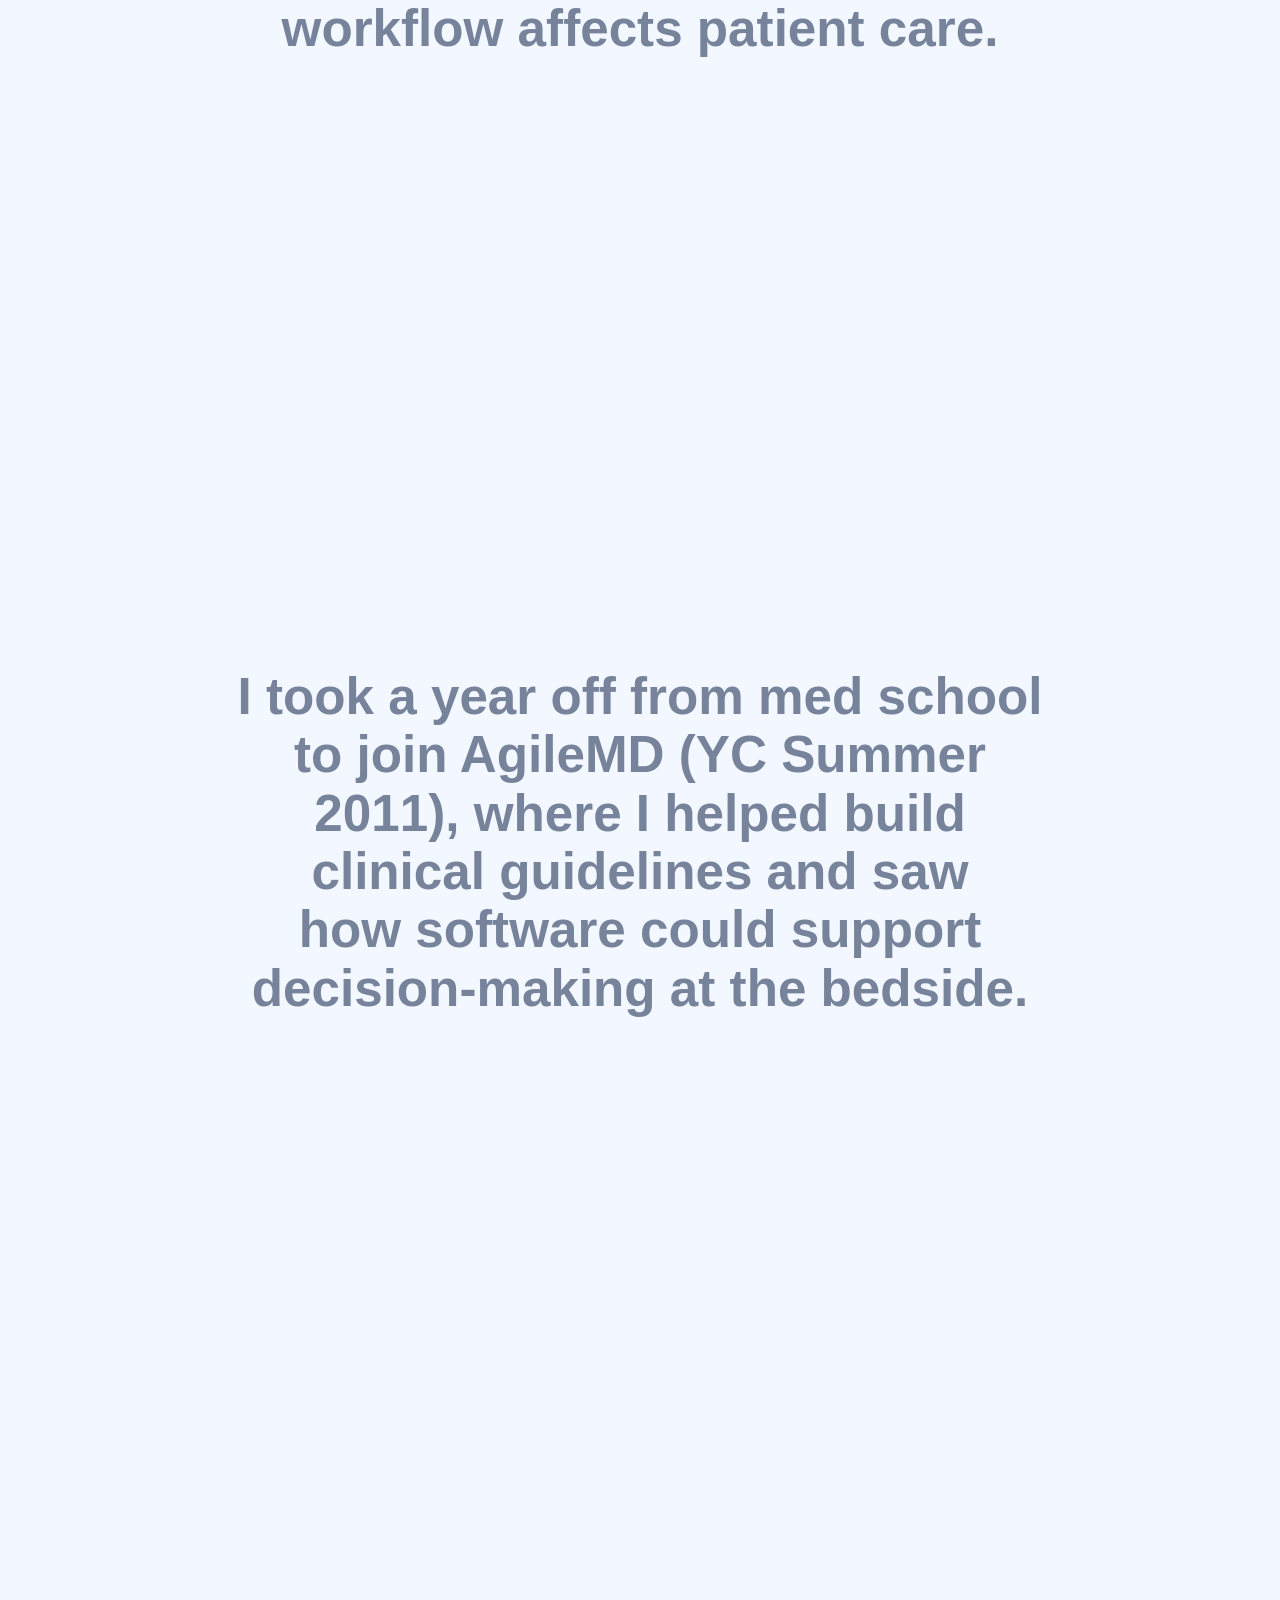
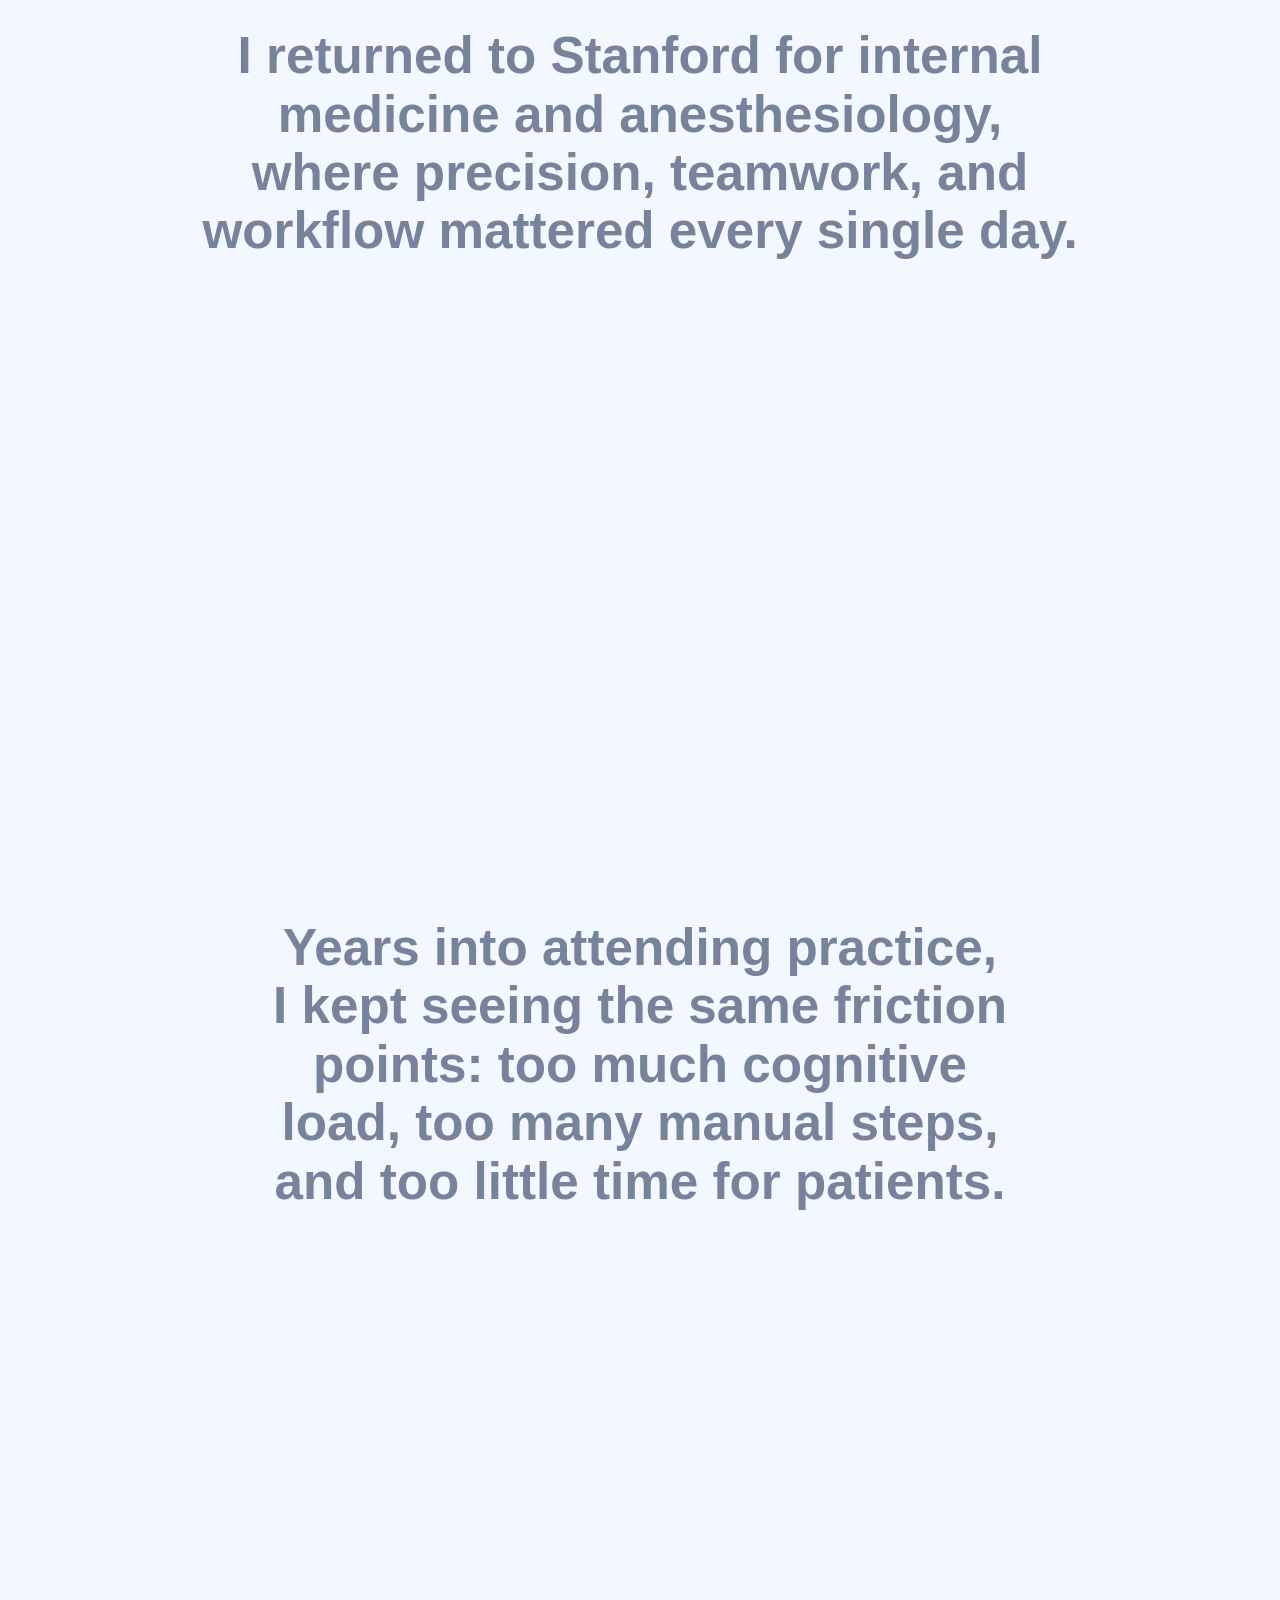
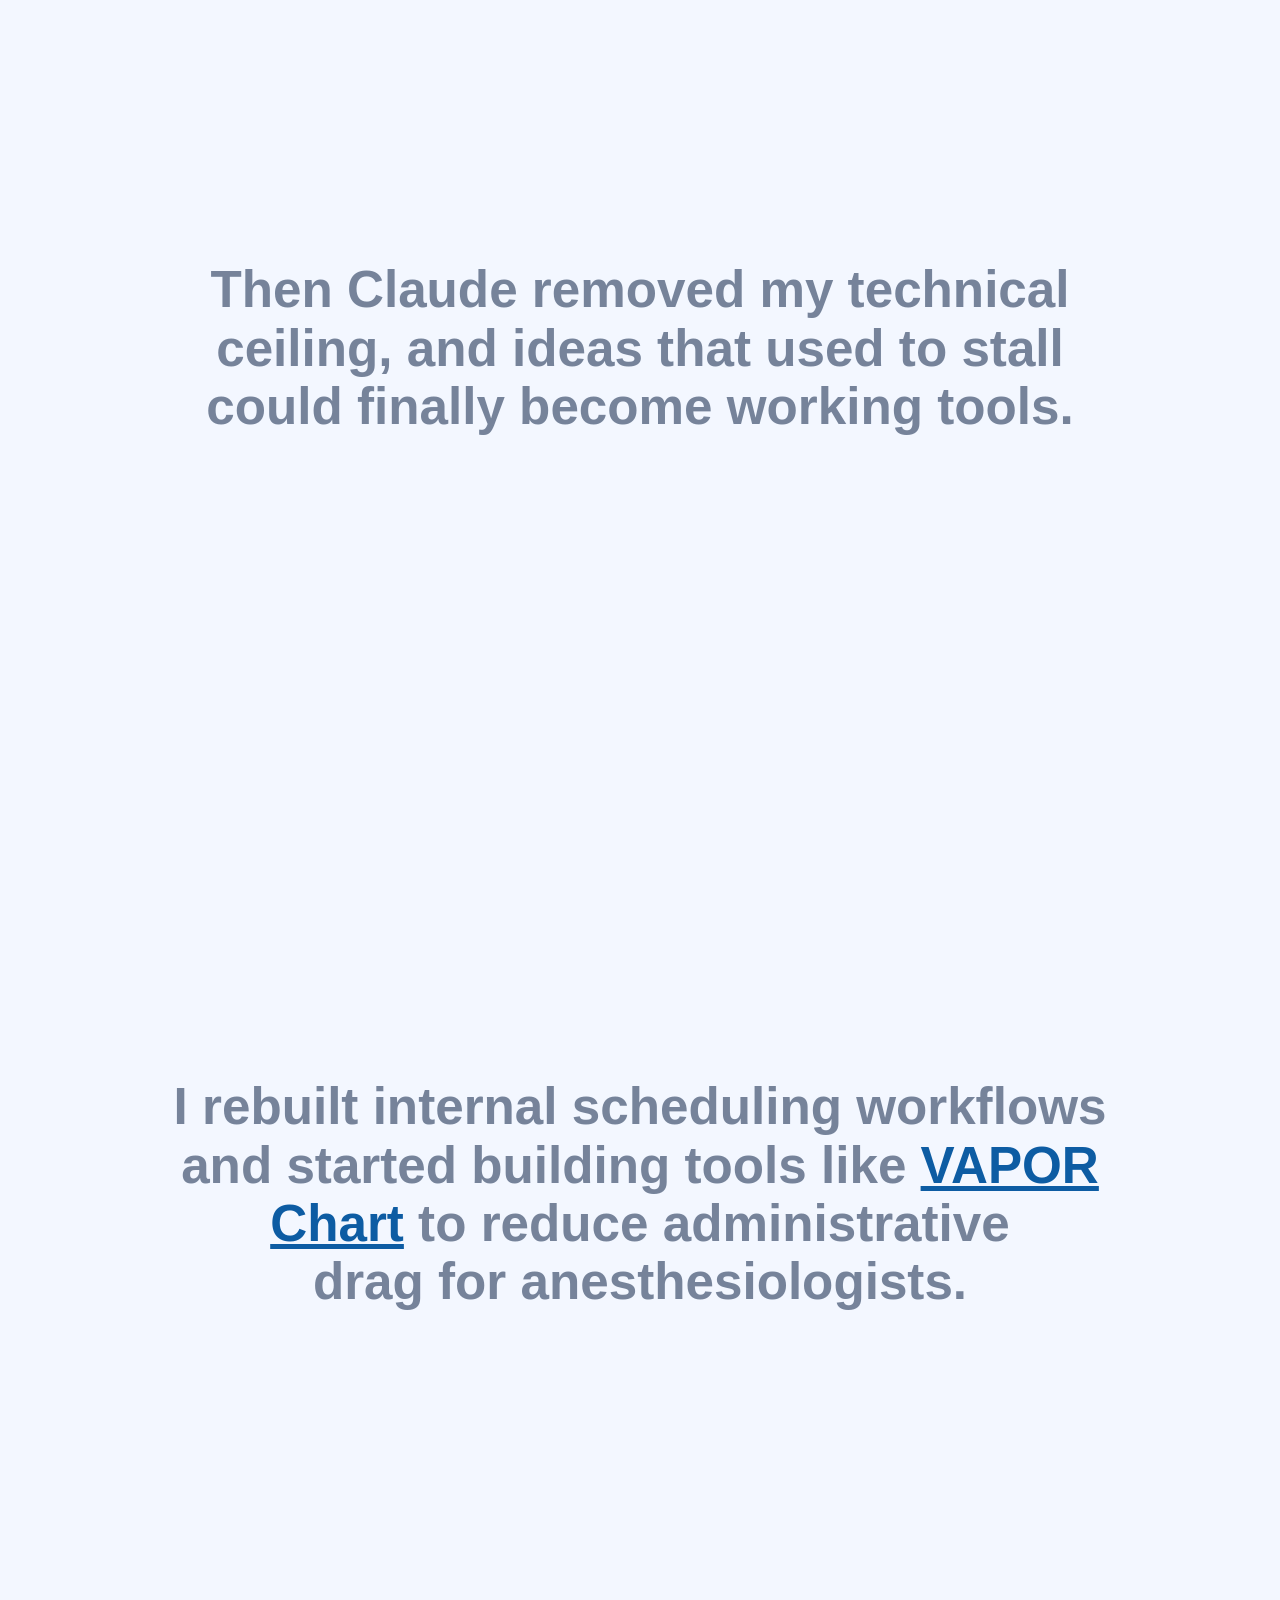
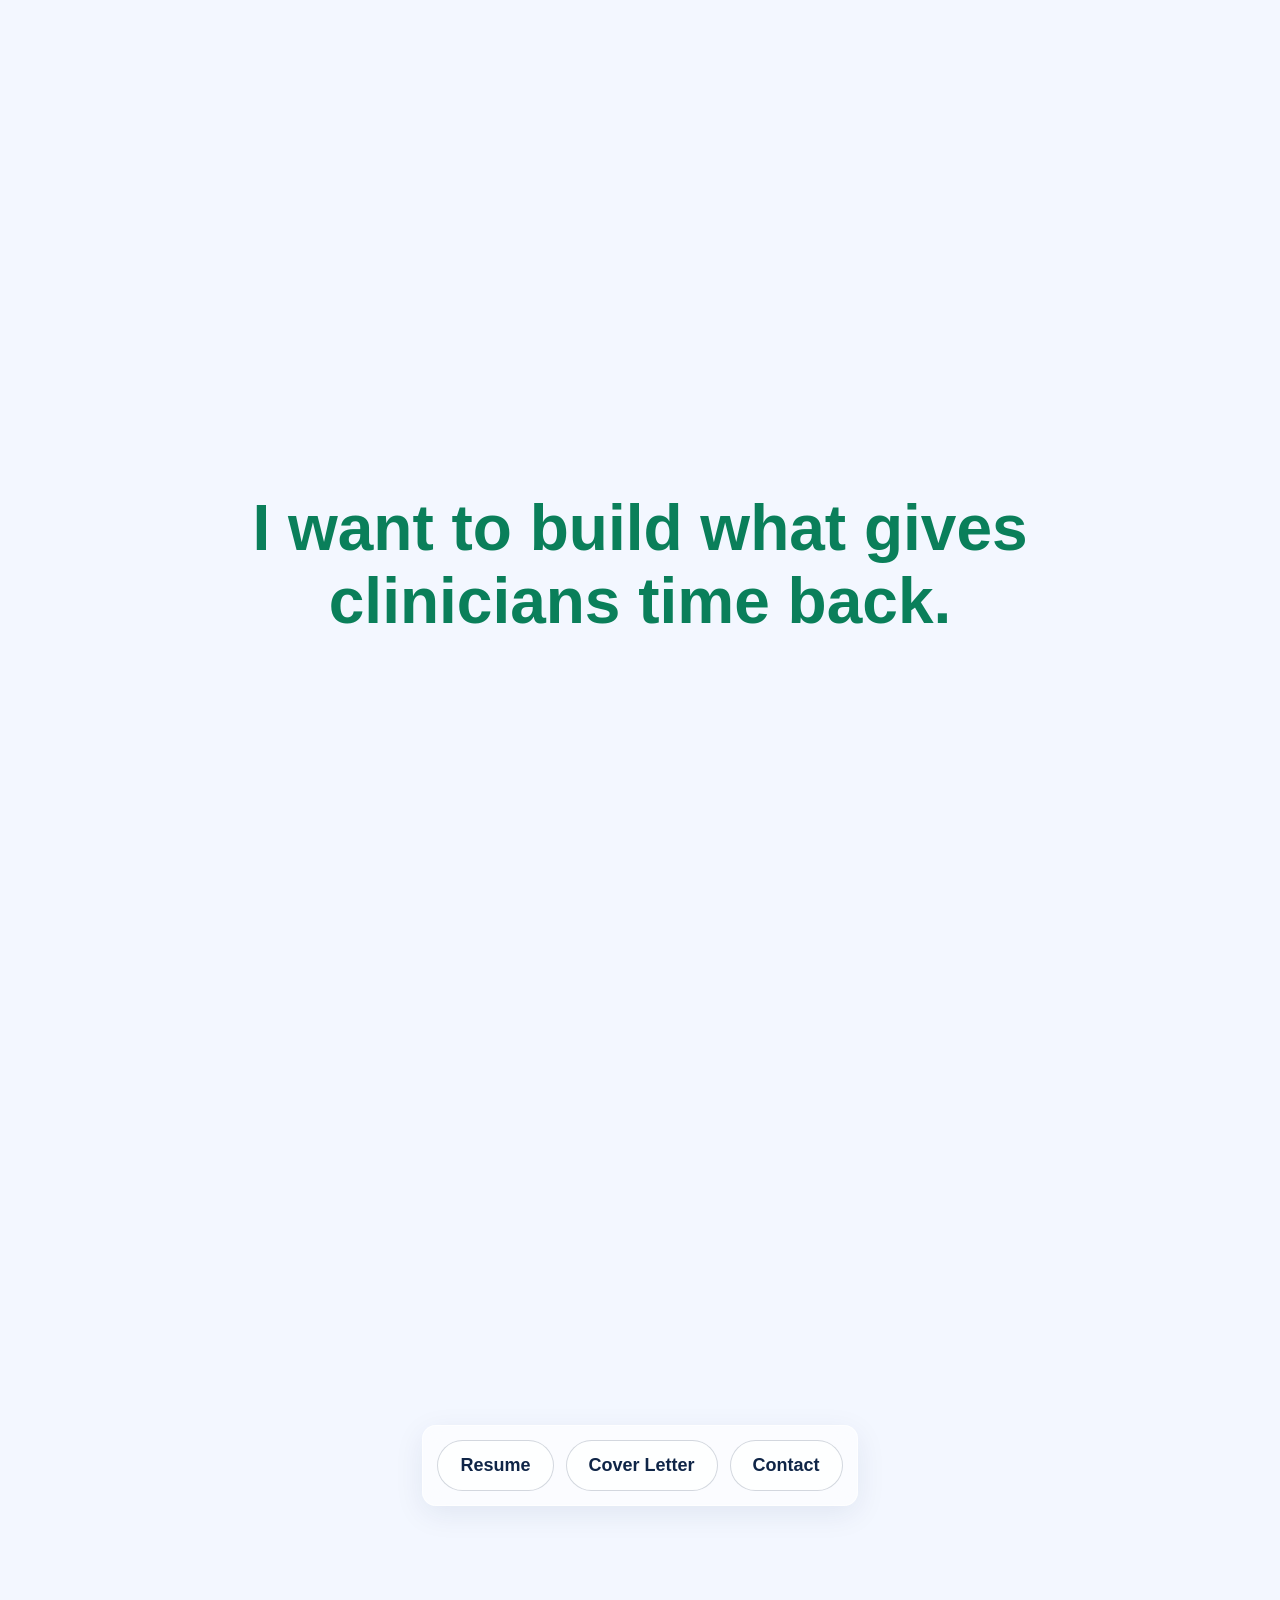
==== commit bf059c8e: "tune: remove em dashes, adjust logo placement/sizing, add Stanford/Stanford Med/Claude/VAPOR logos" ====
--- a/index.html
+++ b/index.html
@@ -3,7 +3,7 @@
 <head>
   <meta charset="UTF-8" />
   <meta name="viewport" content="width=device-width, initial-scale=1.0" />
-  <title>Brian K. Tse, MD — Story</title>
+  <title>Brian K. Tse, MD - Story</title>
   <meta name="description" content="I want to build what gives clinicians time back." />
   <link rel="stylesheet" href="./styles.css" />
 </head>
@@ -19,14 +19,14 @@
 
   <main id="story" class="story">
     <section class="panel active"><div class="panel-inner"><p>I’ve always been drawn to building systems that make hard things feel simpler and reduce inefficiency.</p></div></section>
-    <section class="panel"><div class="panel-inner"><p>At Stanford, I studied biomechanical engineering and learned how thoughtful design can shape real-world outcomes.</p></div></section>
-    <section class="panel"><div class="panel-inner"><p>An orthopedic surgeon mentored me and introduced me to the OR—and I was hooked by the privilege of caring for people at their most vulnerable.</p></div></section>
-    <section class="panel"><div class="panel-inner"><p>At UCLA, medical training deepened my clinical instincts and showed me how much workflow affects patient care.</p><img class="logo-inline" src="https://medschool.ucla.edu/sites/default/files/logos/logo-2.svg" alt="" aria-hidden="true" /></div></section>
-    <section class="panel"><div class="panel-inner"><p>I took a year off from med school to join AgileMD (YC Summer 2011), where I helped build clinical guidelines and saw how software could support decision-making at the bedside.</p><img class="logo-inline" src="https://cdn.prod.website-files.com/62d742c41f3f8d04dc13c14c/6618bf7efeaeb84f943034f7_logo_agilemd_blue-p-500.png" alt="" aria-hidden="true" /></div></section>
-    <section class="panel"><div class="panel-inner"><p>I returned to Stanford for internal medicine and anesthesiology, where precision, teamwork, and workflow mattered every single day.</p></div></section>
+    <section class="panel"><div class="panel-inner"><p>At Stanford, I studied biomechanical engineering and learned how thoughtful design can shape real-world outcomes.</p><img class="logo-inline logo-stanford" src="./assets/logos/stanford.svg" alt="" aria-hidden="true" /></div></section>
+    <section class="panel"><div class="panel-inner"><p>An orthopedic surgeon mentored me and introduced me to the OR, and I was hooked by the privilege of caring for people at their most vulnerable.</p></div></section>
+    <section class="panel"><div class="panel-inner"><p>At UCLA, medical training deepened my clinical instincts and showed me how much workflow affects patient care.</p><img class="logo-inline logo-ucla" src="https://medschool.ucla.edu/sites/default/files/logos/logo-2.svg" alt="" aria-hidden="true" /></div></section>
+    <section class="panel"><div class="panel-inner"><p>I took a year off from med school to join AgileMD (YC Summer 2011), where I helped build clinical guidelines and saw how software could support decision-making at the bedside.</p><img class="logo-inline logo-agile" src="https://cdn.prod.website-files.com/62d742c41f3f8d04dc13c14c/6618bf7efeaeb84f943034f7_logo_agilemd_blue-p-500.png" alt="" aria-hidden="true" /></div></section>
+    <section class="panel"><div class="panel-inner"><p>I returned to Stanford for internal medicine and anesthesiology, where precision, teamwork, and workflow mattered every single day.</p><img class="logo-inline logo-stanford-med" src="https://med.stanford.edu/content/dam/sm/identity/images/stanford-medicine/looks/logos/SM_Web_vert_LG.png" alt="" aria-hidden="true" /></div></section>
     <section class="panel"><div class="panel-inner"><p>Years into attending practice, I kept seeing the same friction points: too much cognitive load, too many manual steps, and too little time for patients.</p></div></section>
-    <section class="panel"><div class="panel-inner"><p>Then Claude removed my technical ceiling—ideas that used to stall could finally become working tools.</p></div></section>
-    <section class="panel"><div class="panel-inner"><p>I rebuilt internal scheduling workflows and started building tools like <a class="inline-link" href="https://vaporchart.com" target="_blank" rel="noopener">VAPOR Chart</a> to reduce administrative drag for anesthesiologists.</p></div></section>
+    <section class="panel"><div class="panel-inner"><p>Then Claude removed my technical ceiling, and ideas that used to stall could finally become working tools.</p><img class="logo-inline logo-claude" src="https://raw.githubusercontent.com/lobehub/lobe-icons/refs/heads/master/packages/static-png/light/claude-color.png" alt="" aria-hidden="true" /></div></section>
+    <section class="panel"><div class="panel-inner"><p>I rebuilt internal scheduling workflows and started building tools like <a class="inline-link" href="https://vaporchart.com" target="_blank" rel="noopener">VAPOR Chart</a> to reduce administrative drag for anesthesiologists.</p><img class="logo-inline logo-vapor" src="./assets/logos/vaporchart.png" alt="" aria-hidden="true" /></div></section>
     <section class="panel thesis"><div class="panel-inner"><p>I want to build what gives clinicians time back.</p></div></section>
     <section class="panel end-panel">
       <div class="end-links actions">
--- a/styles.css
+++ b/styles.css
@@ -125,6 +125,43 @@
   transform: translateY(0);
 }
 
+.logo-stanford {
+  width: min(170px, 42vw);
+  margin-top: 8px;
+}
+
+.logo-ucla {
+  width: min(300px, 72vw);
+  max-height: 110px;
+  margin-top: 28px;
+}
+
+.logo-agile {
+  width: min(280px, 68vw);
+  max-height: 90px;
+  margin-top: 26px;
+}
+
+.logo-stanford-med {
+  width: min(210px, 50vw);
+  max-height: 130px;
+  margin-top: 24px;
+}
+
+.logo-claude {
+  width: min(185px, 44vw);
+  max-height: 85px;
+  margin-top: 14px;
+}
+
+.logo-vapor {
+  width: min(110px, 26vw);
+  max-height: 110px;
+  margin-top: 12px;
+  border-radius: 18px;
+  box-shadow: 0 10px 20px rgba(12, 36, 84, 0.15);
+}
+
 .thesis p {
   font-size: clamp(2.1rem, 5vw, 4.6rem);
   font-weight: 800;
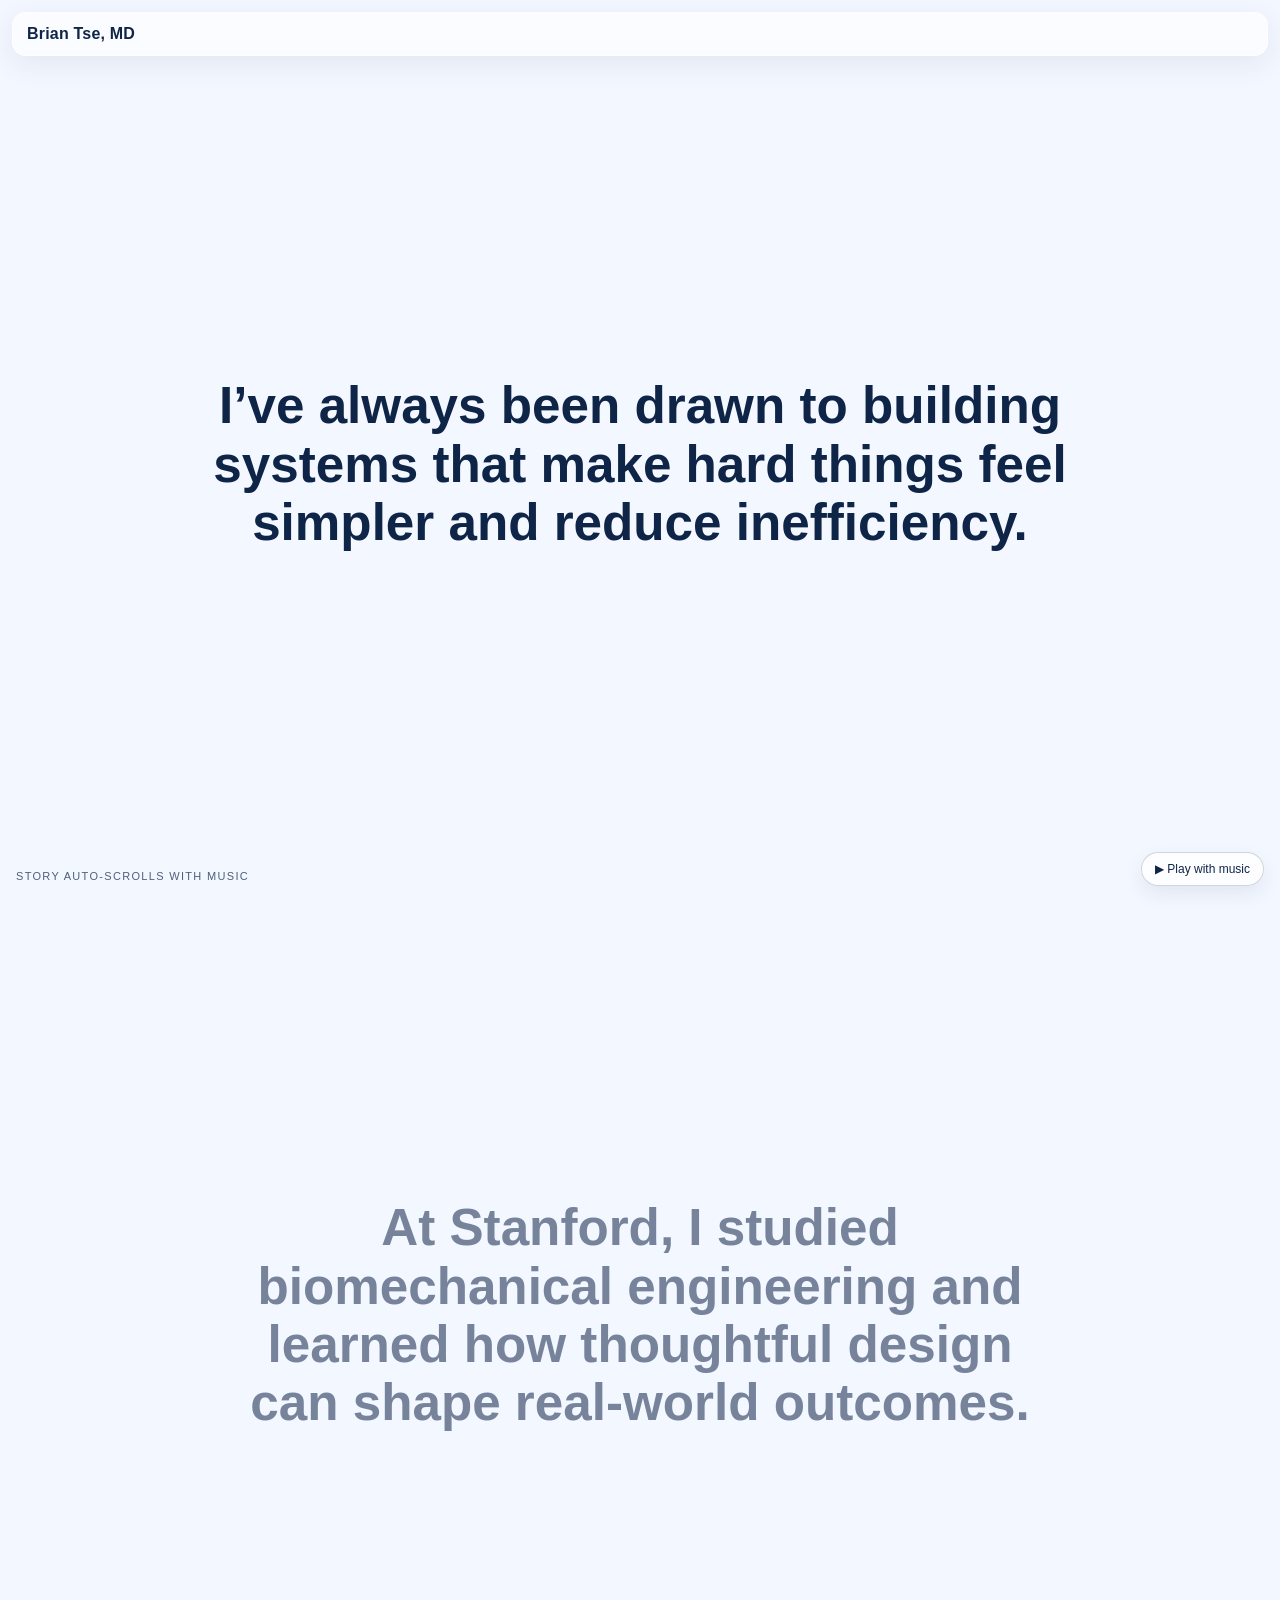
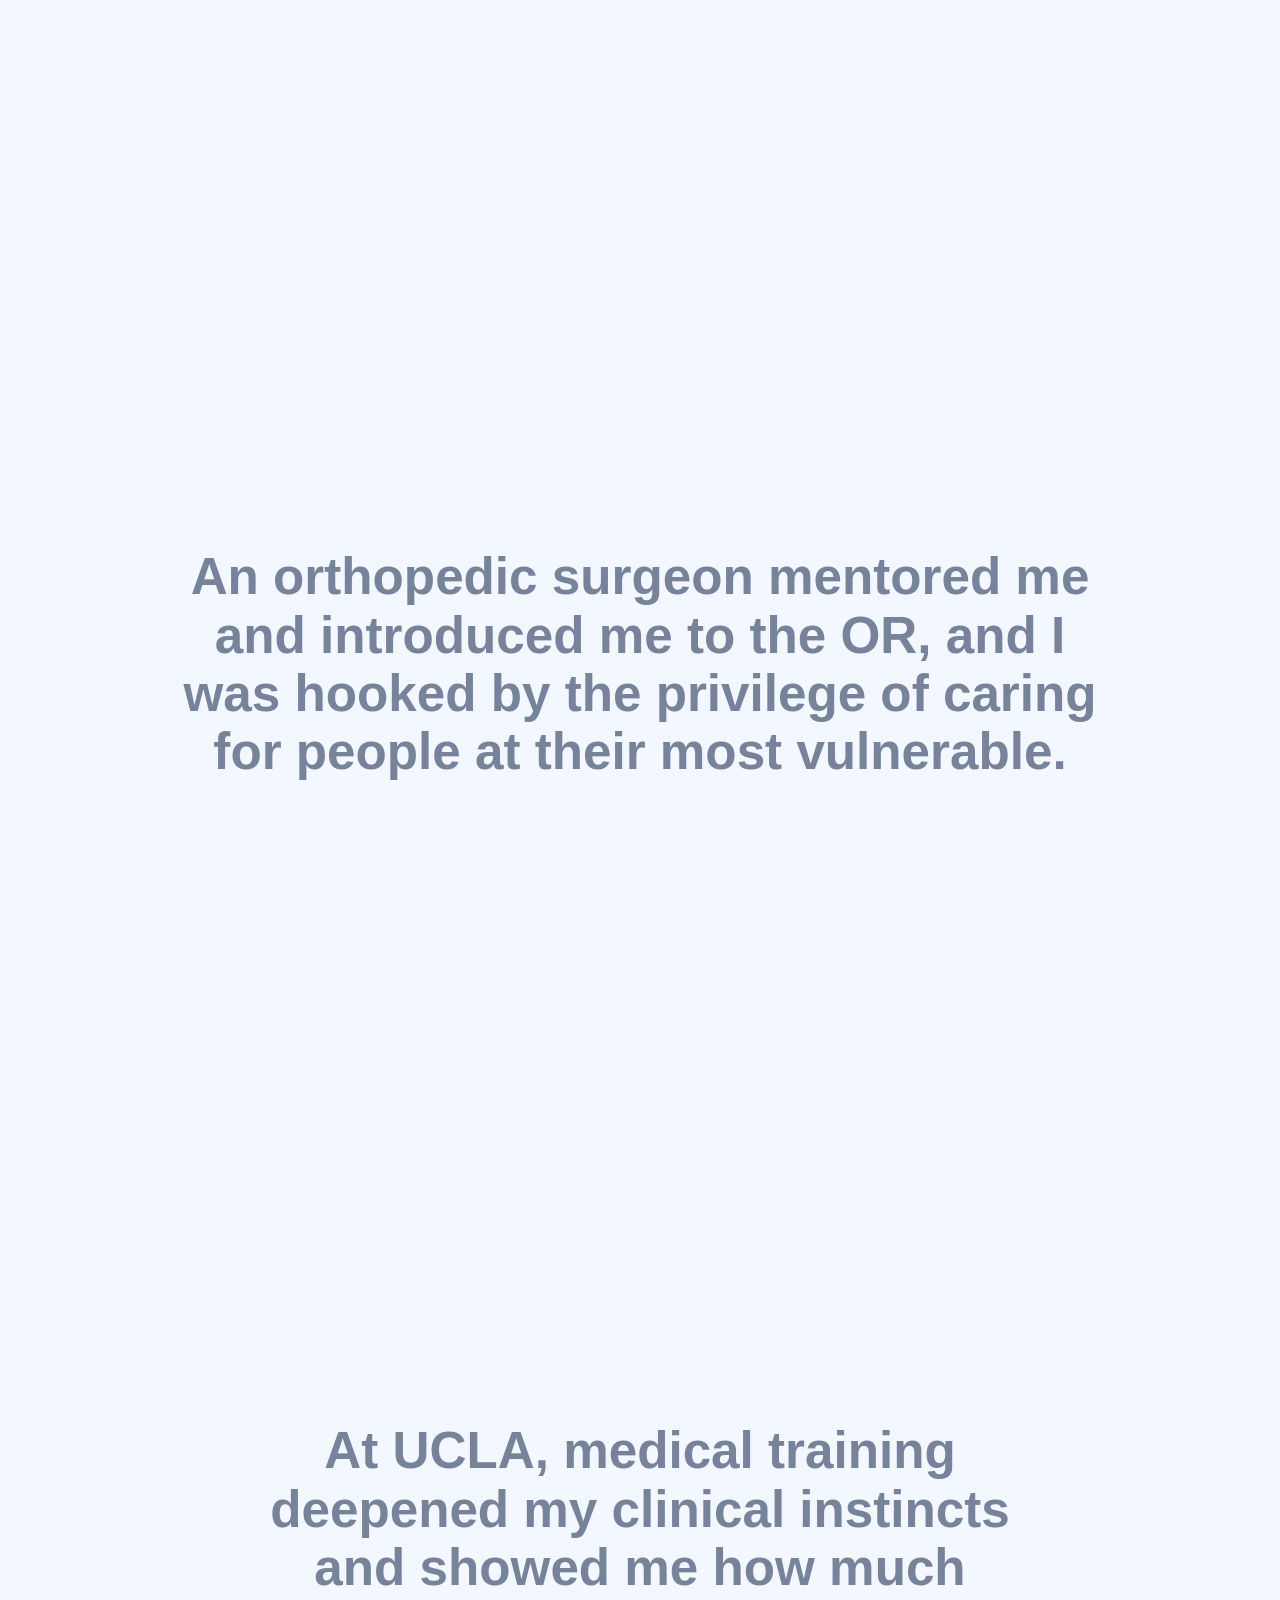
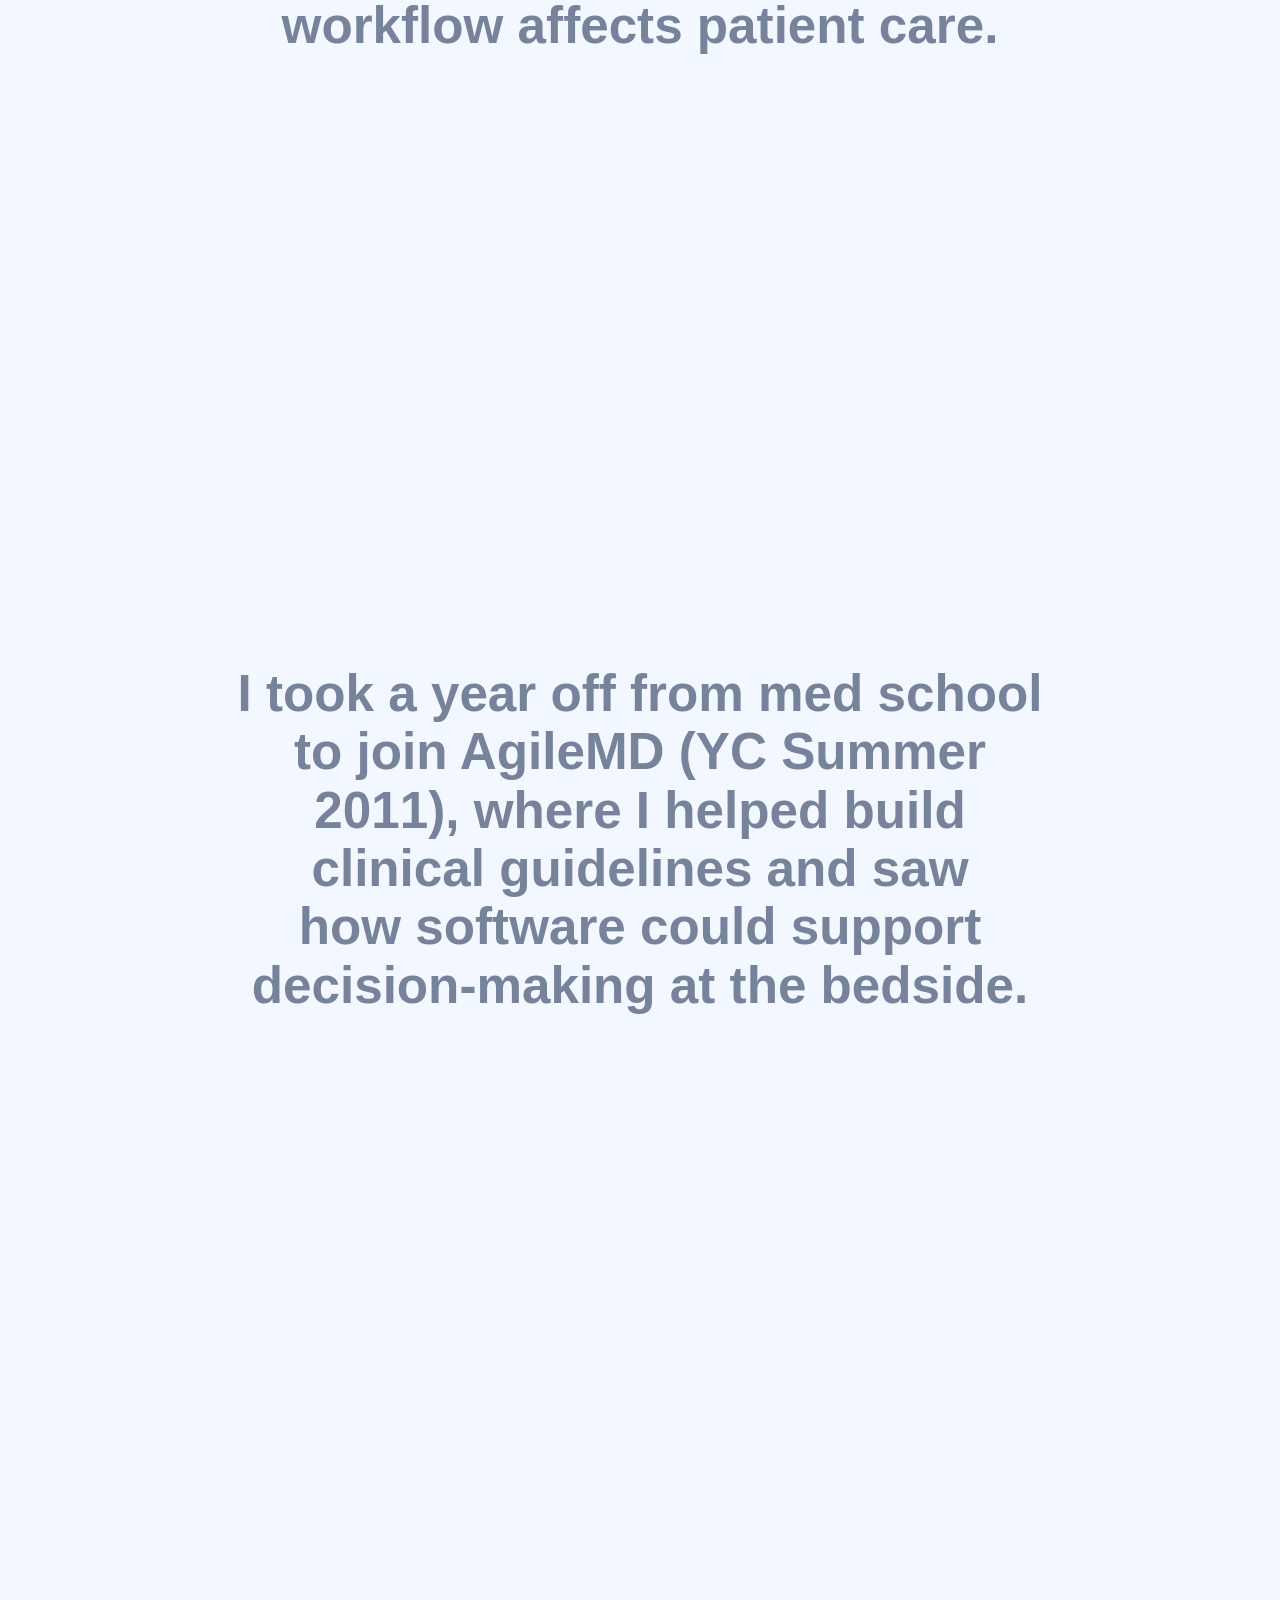
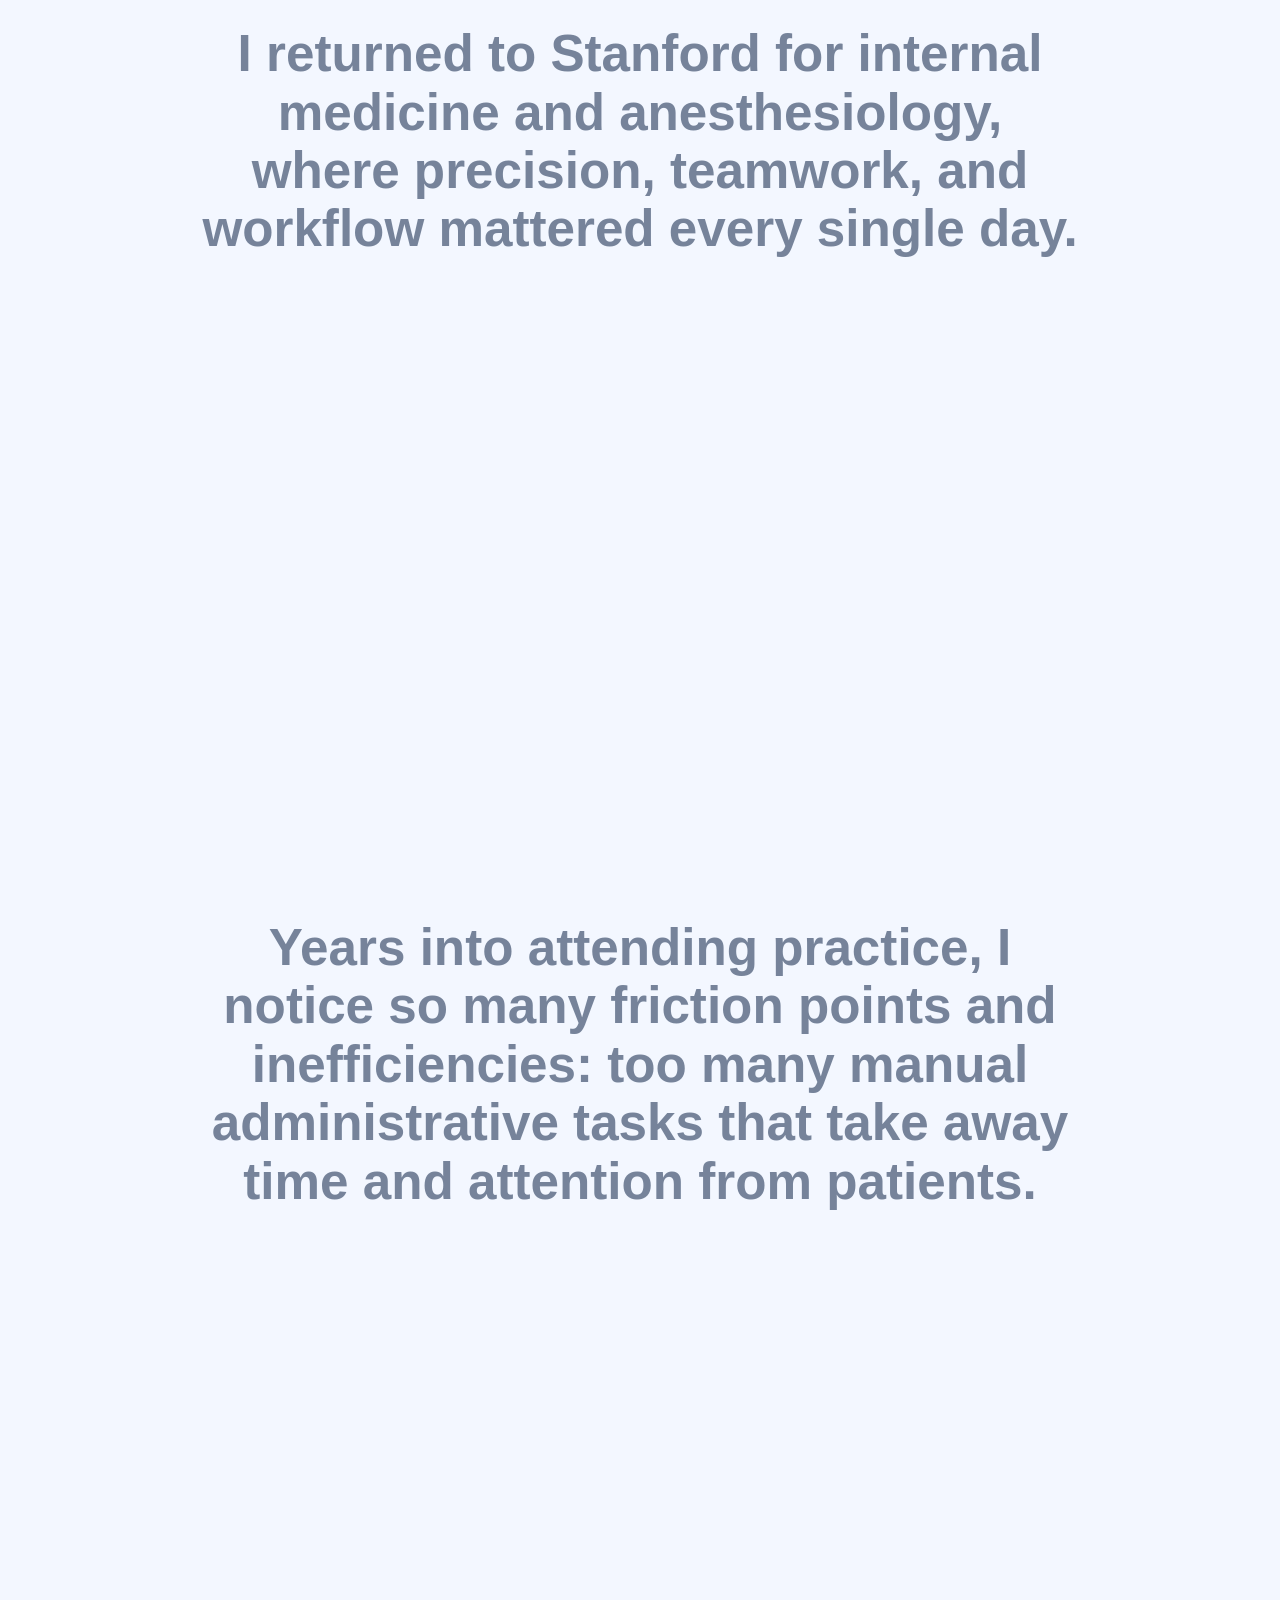
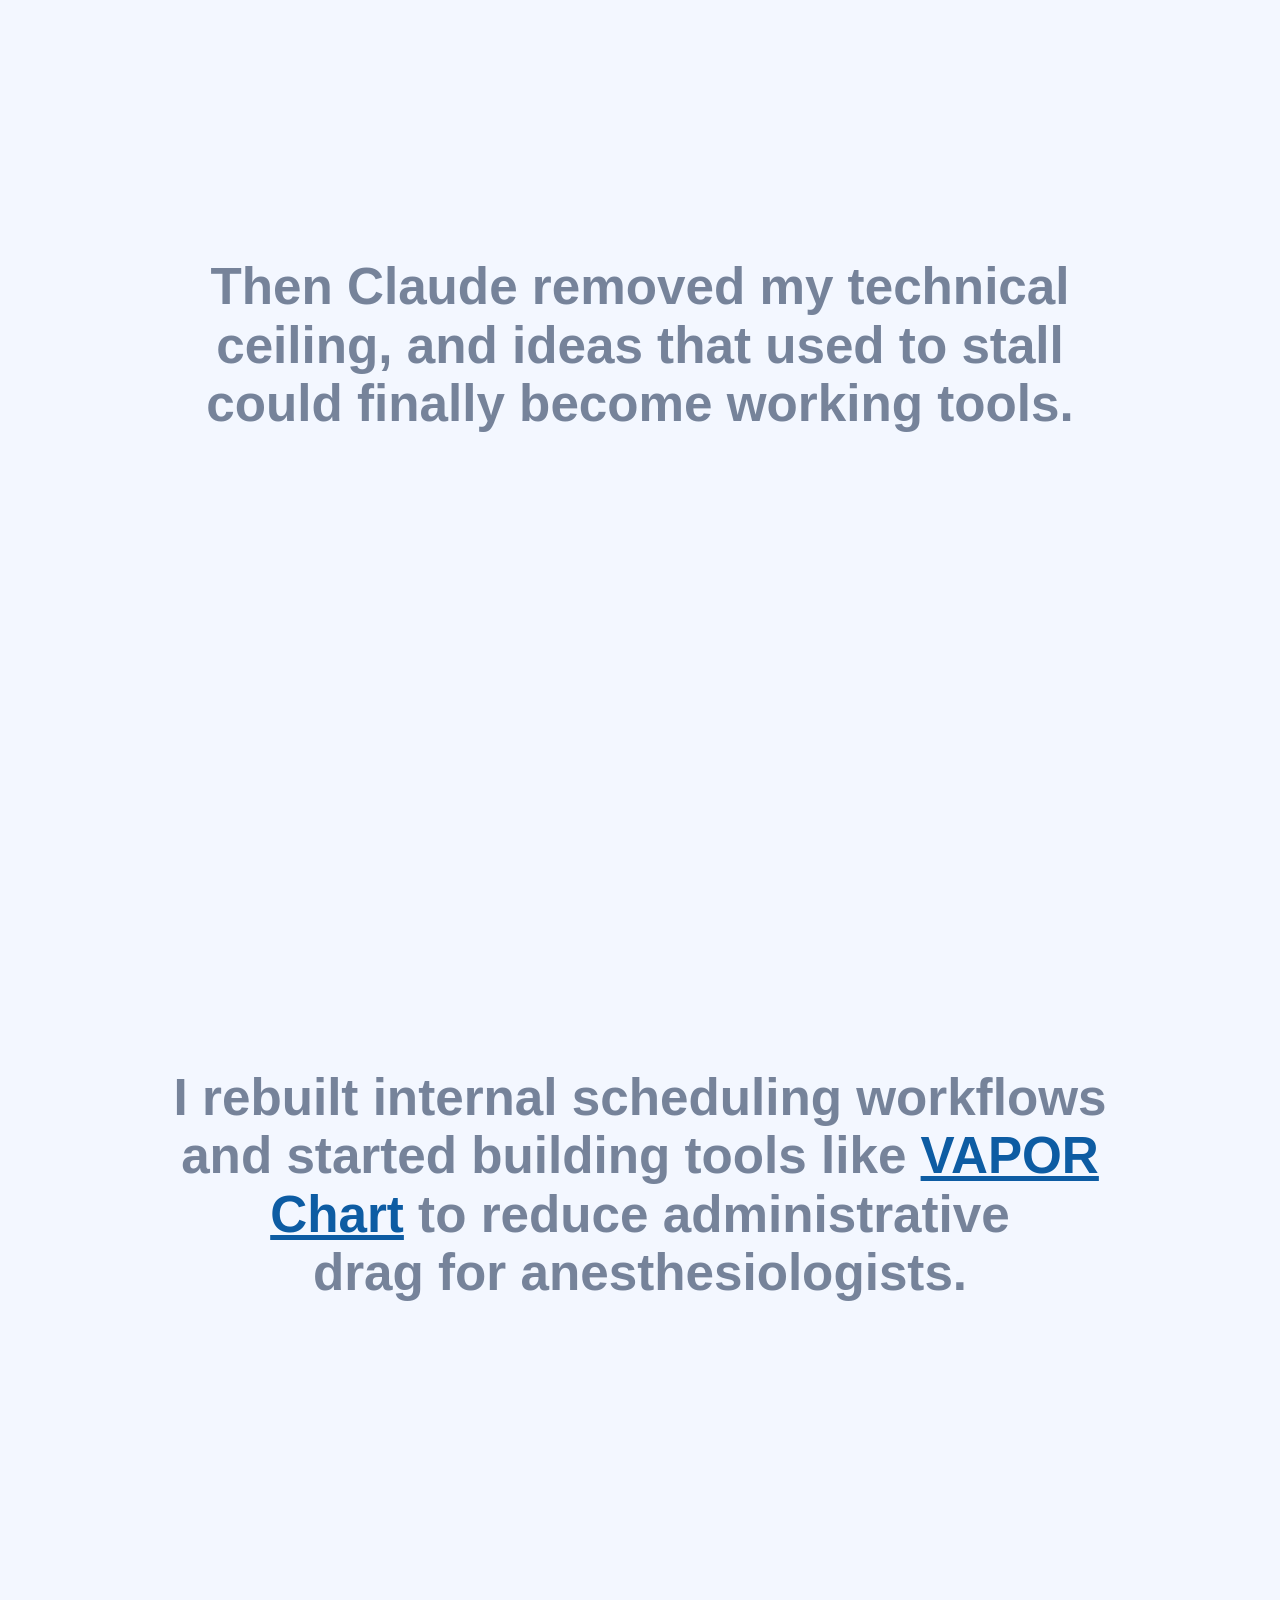
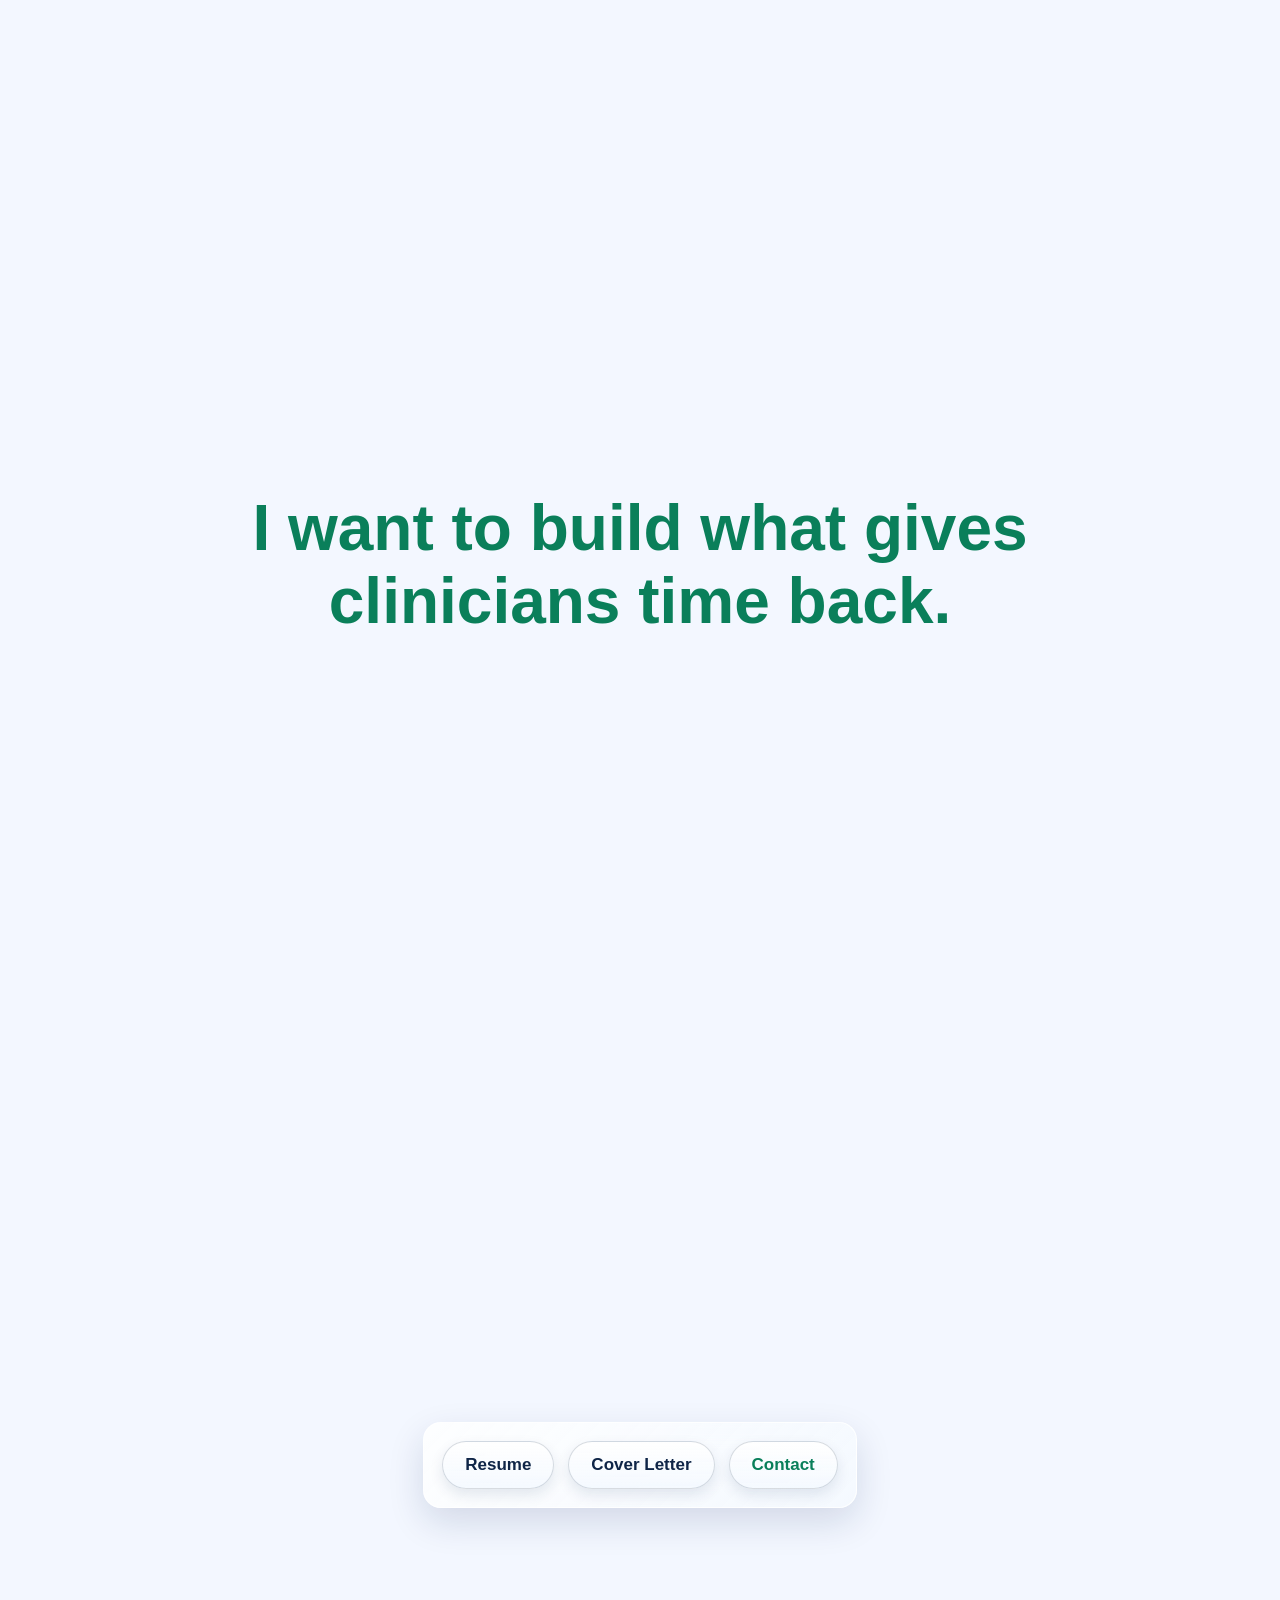
==== commit 9ec5a548: "copy+ui: update friction sentence and polish end action buttons" ====
--- a/index.html
+++ b/index.html
@@ -24,7 +24,7 @@
     <section class="panel"><div class="panel-inner"><p>At UCLA, medical training deepened my clinical instincts and showed me how much workflow affects patient care.</p><img class="logo-inline logo-ucla" src="https://medschool.ucla.edu/sites/default/files/logos/logo-2.svg" alt="" aria-hidden="true" /></div></section>
     <section class="panel"><div class="panel-inner"><p>I took a year off from med school to join AgileMD (YC Summer 2011), where I helped build clinical guidelines and saw how software could support decision-making at the bedside.</p><img class="logo-inline logo-agile" src="https://cdn.prod.website-files.com/62d742c41f3f8d04dc13c14c/6618bf7efeaeb84f943034f7_logo_agilemd_blue-p-500.png" alt="" aria-hidden="true" /></div></section>
     <section class="panel"><div class="panel-inner"><p>I returned to Stanford for internal medicine and anesthesiology, where precision, teamwork, and workflow mattered every single day.</p><img class="logo-inline logo-stanford-med" src="https://med.stanford.edu/content/dam/sm/identity/images/stanford-medicine/looks/logos/SM_Web_vert_LG.png" alt="" aria-hidden="true" /></div></section>
-    <section class="panel"><div class="panel-inner"><p>Years into attending practice, I kept seeing the same friction points: too much cognitive load, too many manual steps, and too little time for patients.</p></div></section>
+    <section class="panel"><div class="panel-inner"><p>Years into attending practice, I notice so many friction points and inefficiencies: too many manual administrative tasks that take away time and attention from patients.</p></div></section>
     <section class="panel"><div class="panel-inner"><p>Then Claude removed my technical ceiling, and ideas that used to stall could finally become working tools.</p><img class="logo-inline logo-claude" src="https://raw.githubusercontent.com/lobehub/lobe-icons/refs/heads/master/packages/static-png/light/claude-color.png" alt="" aria-hidden="true" /></div></section>
     <section class="panel"><div class="panel-inner"><p>I rebuilt internal scheduling workflows and started building tools like <a class="inline-link" href="https://vaporchart.com" target="_blank" rel="noopener">VAPOR Chart</a> to reduce administrative drag for anesthesiologists.</p><img class="logo-inline logo-vapor" src="./assets/logos/vaporchart.png" alt="" aria-hidden="true" /></div></section>
     <section class="panel thesis"><div class="panel-inner"><p>I want to build what gives clinicians time back.</p></div></section>
--- a/styles.css
+++ b/styles.css
@@ -65,19 +65,36 @@
 }
 .end-links {
   justify-content: center;
-  gap: 12px;
-  padding: 14px;
-  border-radius: 14px;
-  border: 1px solid rgba(255,255,255,0.7);
-  background: rgba(255,255,255,0.62);
-  backdrop-filter: blur(10px);
-  box-shadow: 0 8px 30px rgba(12, 36, 84, 0.08);
+  gap: 14px;
+  padding: 18px;
+  border-radius: 18px;
+  border: 1px solid rgba(255,255,255,0.8);
+  background: linear-gradient(135deg, rgba(255,255,255,0.82), rgba(245,250,255,0.72));
+  backdrop-filter: blur(12px);
+  box-shadow: 0 14px 36px rgba(12, 36, 84, 0.14);
 }
 .end-links a {
-  font-size: 18px;
-  font-weight: 600;
-  padding: 14px 22px;
-}
+  font-size: 17px;
+  font-weight: 650;
+  padding: 13px 22px;
+  border-radius: 999px;
+  border: 1px solid rgba(15, 37, 71, 0.16);
+  background: linear-gradient(180deg, rgba(255,255,255,0.98), rgba(244,249,255,0.92));
+  box-shadow: 0 6px 14px rgba(12, 36, 84, 0.1);
+  transition: transform .18s ease, box-shadow .18s ease, background .18s ease;
+}
+.end-links a:hover {
+  transform: translateY(-1px);
+  background: linear-gradient(180deg, rgba(255,255,255,1), rgba(248,252,255,0.96));
+  box-shadow: 0 10px 18px rgba(12, 36, 84, 0.14);
+}
+.end-links a:active { transform: translateY(0); }
+.end-links a:focus-visible {
+  outline: 2px solid rgba(10,127,90,0.35);
+  outline-offset: 2px;
+}
+.end-links a:nth-child(3) { color: #0a7f5a; }
+.end-links a:nth-child(3):hover { color: #086c4d; }
 
 .story { position: relative; z-index: 10; }
 .panel {
@@ -126,40 +143,40 @@
 }
 
 .logo-stanford {
-  width: min(170px, 42vw);
-  margin-top: 8px;
+  width: min(190px, 46vw);
+  margin-top: 10px;
 }
 
 .logo-ucla {
+  width: min(320px, 76vw);
+  max-height: 120px;
+  margin-top: 34px;
+}
+
+.logo-agile {
   width: min(300px, 72vw);
-  max-height: 110px;
+  max-height: 96px;
+  margin-top: 32px;
+}
+
+.logo-stanford-med {
+  width: min(230px, 54vw);
+  max-height: 138px;
   margin-top: 28px;
 }
 
-.logo-agile {
-  width: min(280px, 68vw);
-  max-height: 90px;
-  margin-top: 26px;
-}
-
-.logo-stanford-med {
-  width: min(210px, 50vw);
-  max-height: 130px;
-  margin-top: 24px;
-}
-
 .logo-claude {
-  width: min(185px, 44vw);
-  max-height: 85px;
-  margin-top: 14px;
+  width: min(210px, 48vw);
+  max-height: 92px;
+  margin-top: 20px;
 }
 
 .logo-vapor {
-  width: min(110px, 26vw);
-  max-height: 110px;
-  margin-top: 12px;
-  border-radius: 18px;
-  box-shadow: 0 10px 20px rgba(12, 36, 84, 0.15);
+  width: min(125px, 30vw);
+  max-height: 125px;
+  margin-top: 16px;
+  border-radius: 20px;
+  box-shadow: 0 12px 24px rgba(12, 36, 84, 0.18);
 }
 
 .thesis p {
@@ -202,7 +219,7 @@
 @media (max-width: 760px) {
   .topbar { align-items: flex-start; gap: 8px; flex-direction: column; }
   .actions { justify-content: center; }
-  .end-links { flex-direction: column; align-items: stretch; width: min(92vw, 420px); }
+  .end-links { flex-direction: column; align-items: stretch; width: min(92vw, 420px); gap: 10px; padding: 14px; }
   .end-links a { text-align: center; font-size: 16px; padding: 12px 16px; }
   .music-toggle { width: auto; }
   .hint { bottom: 58px; }
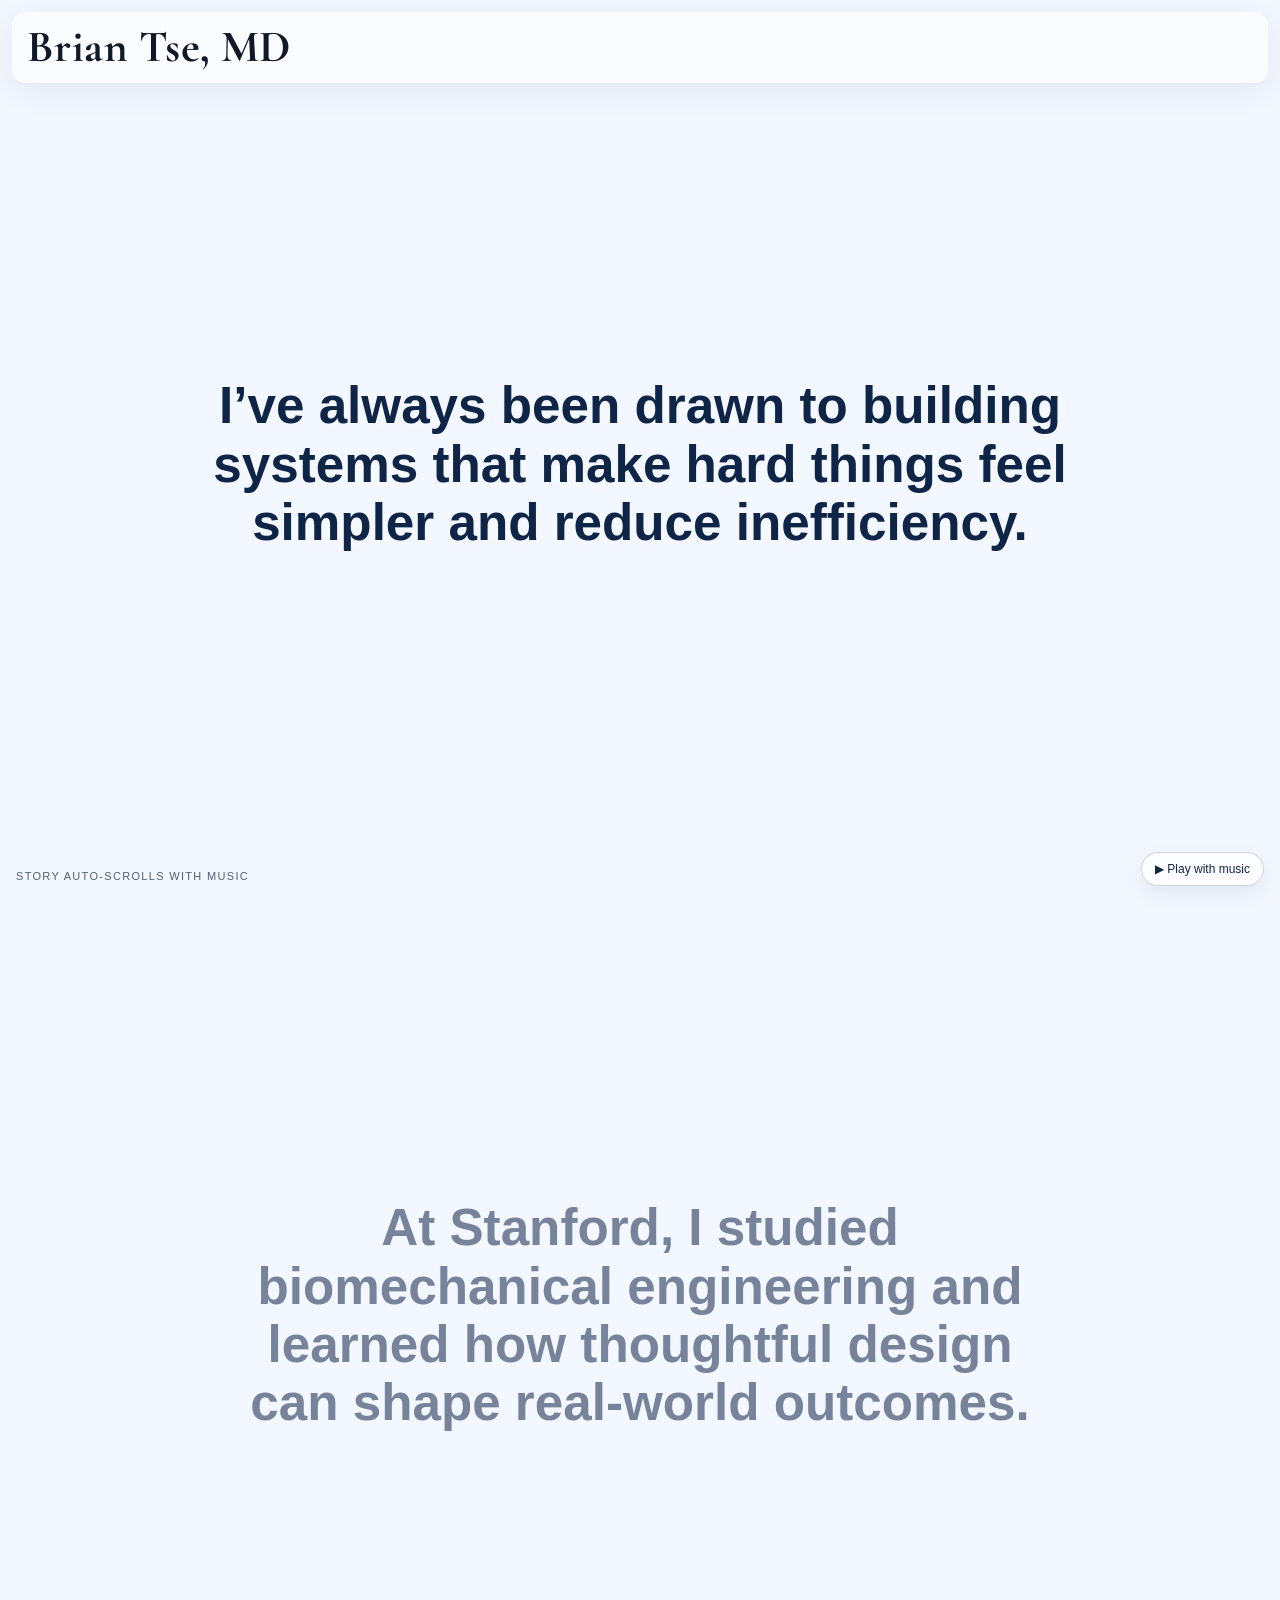
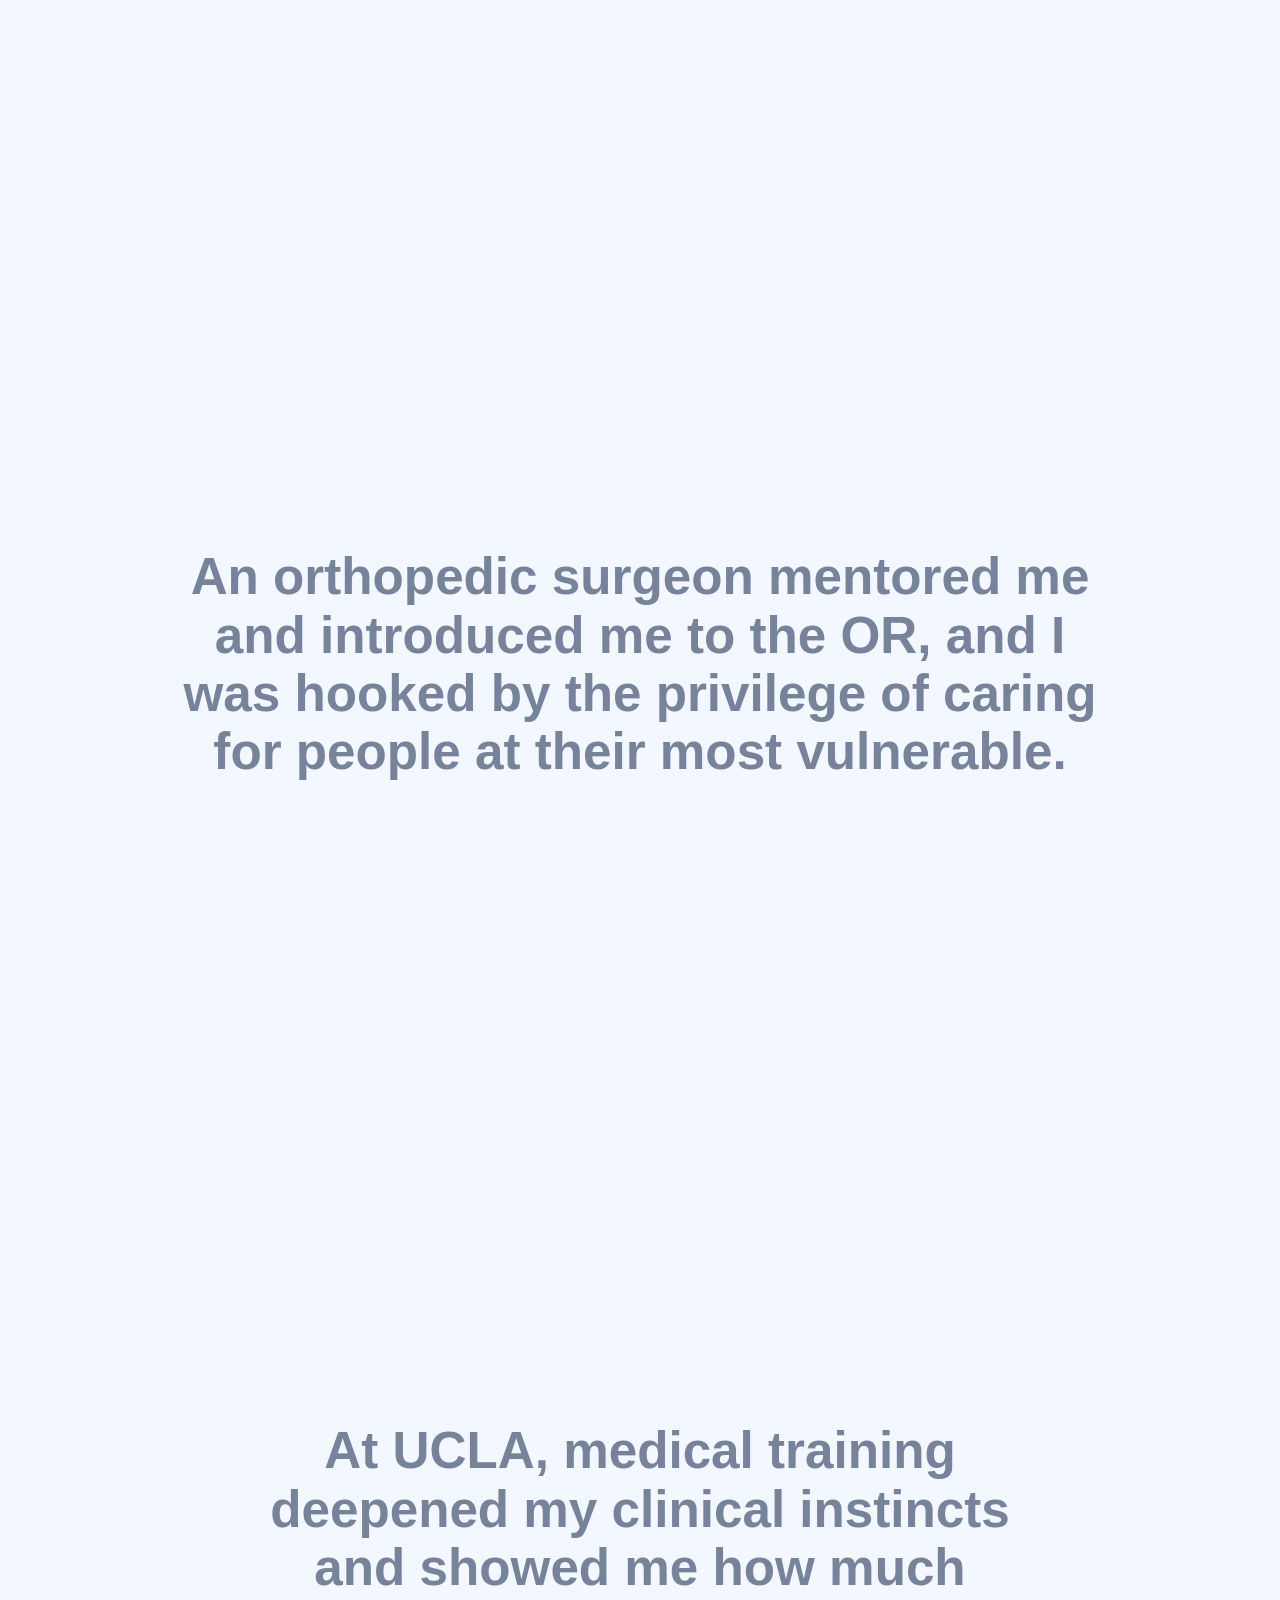
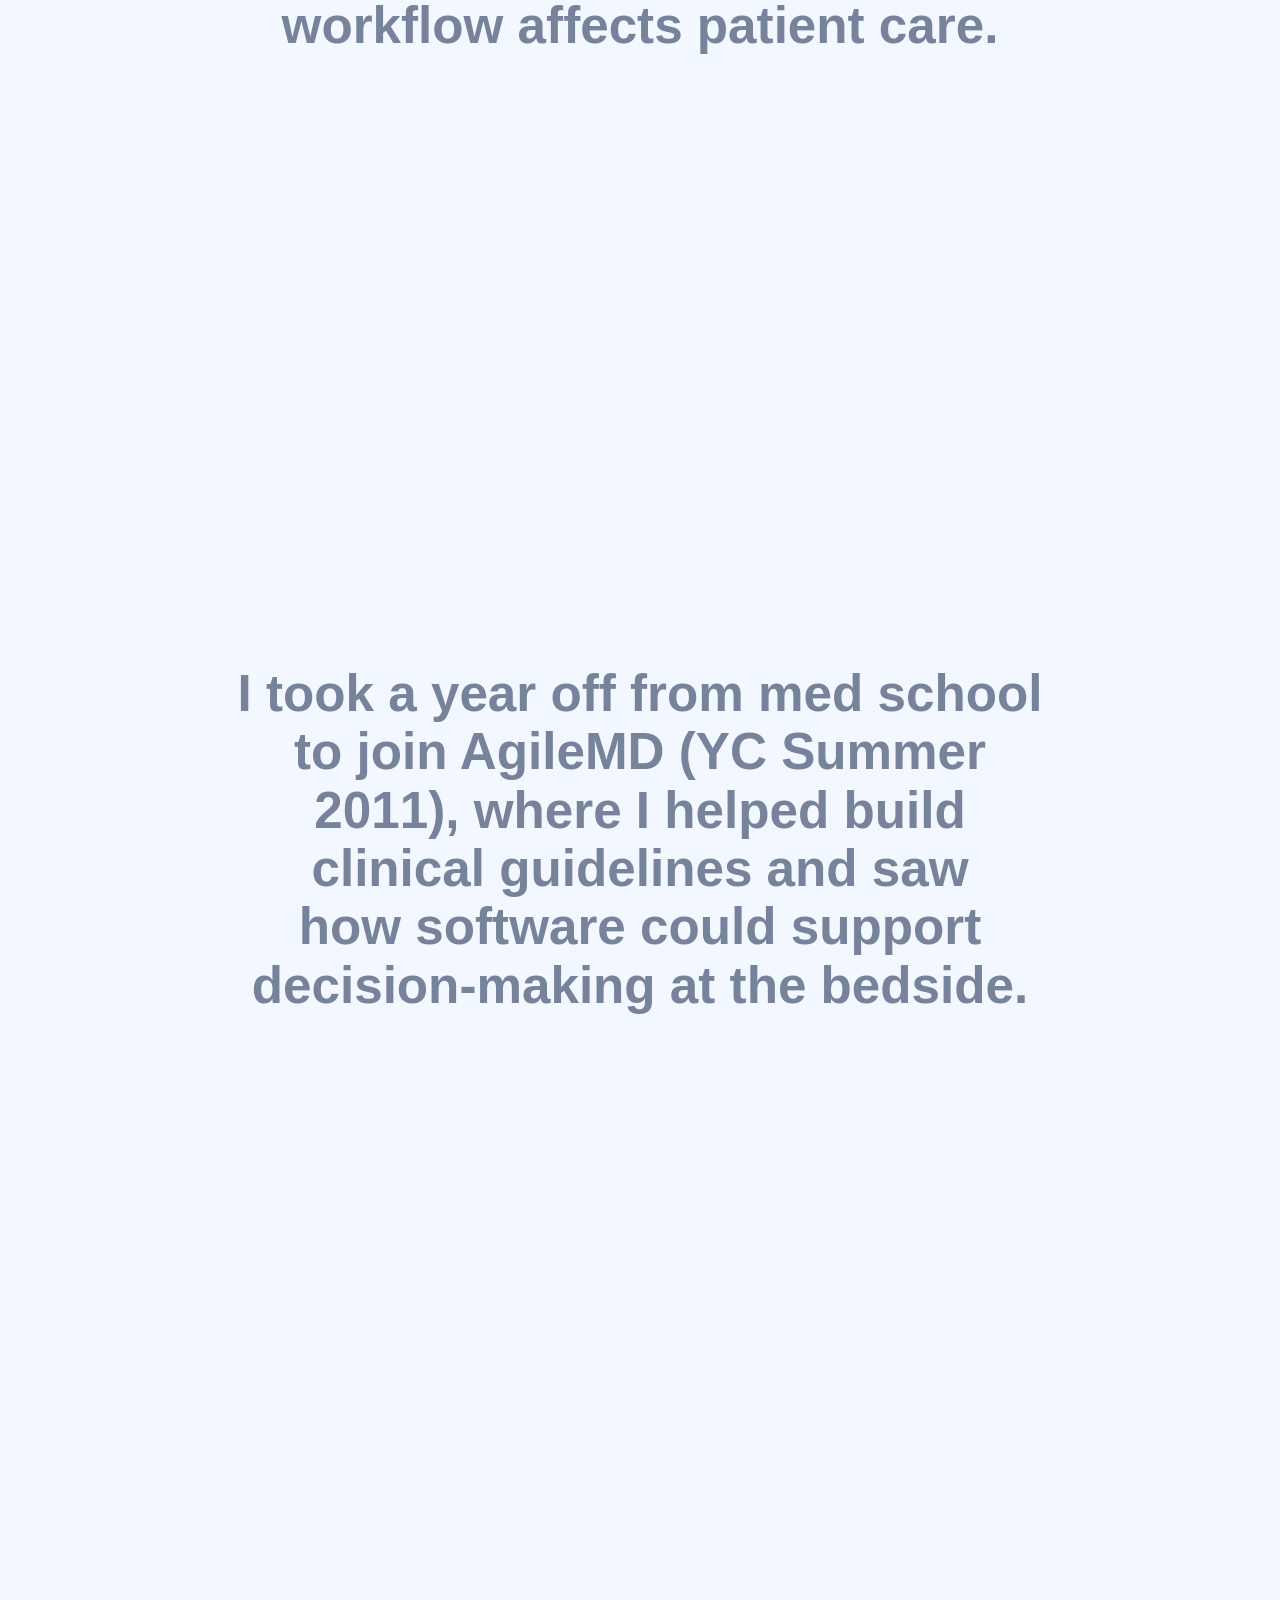
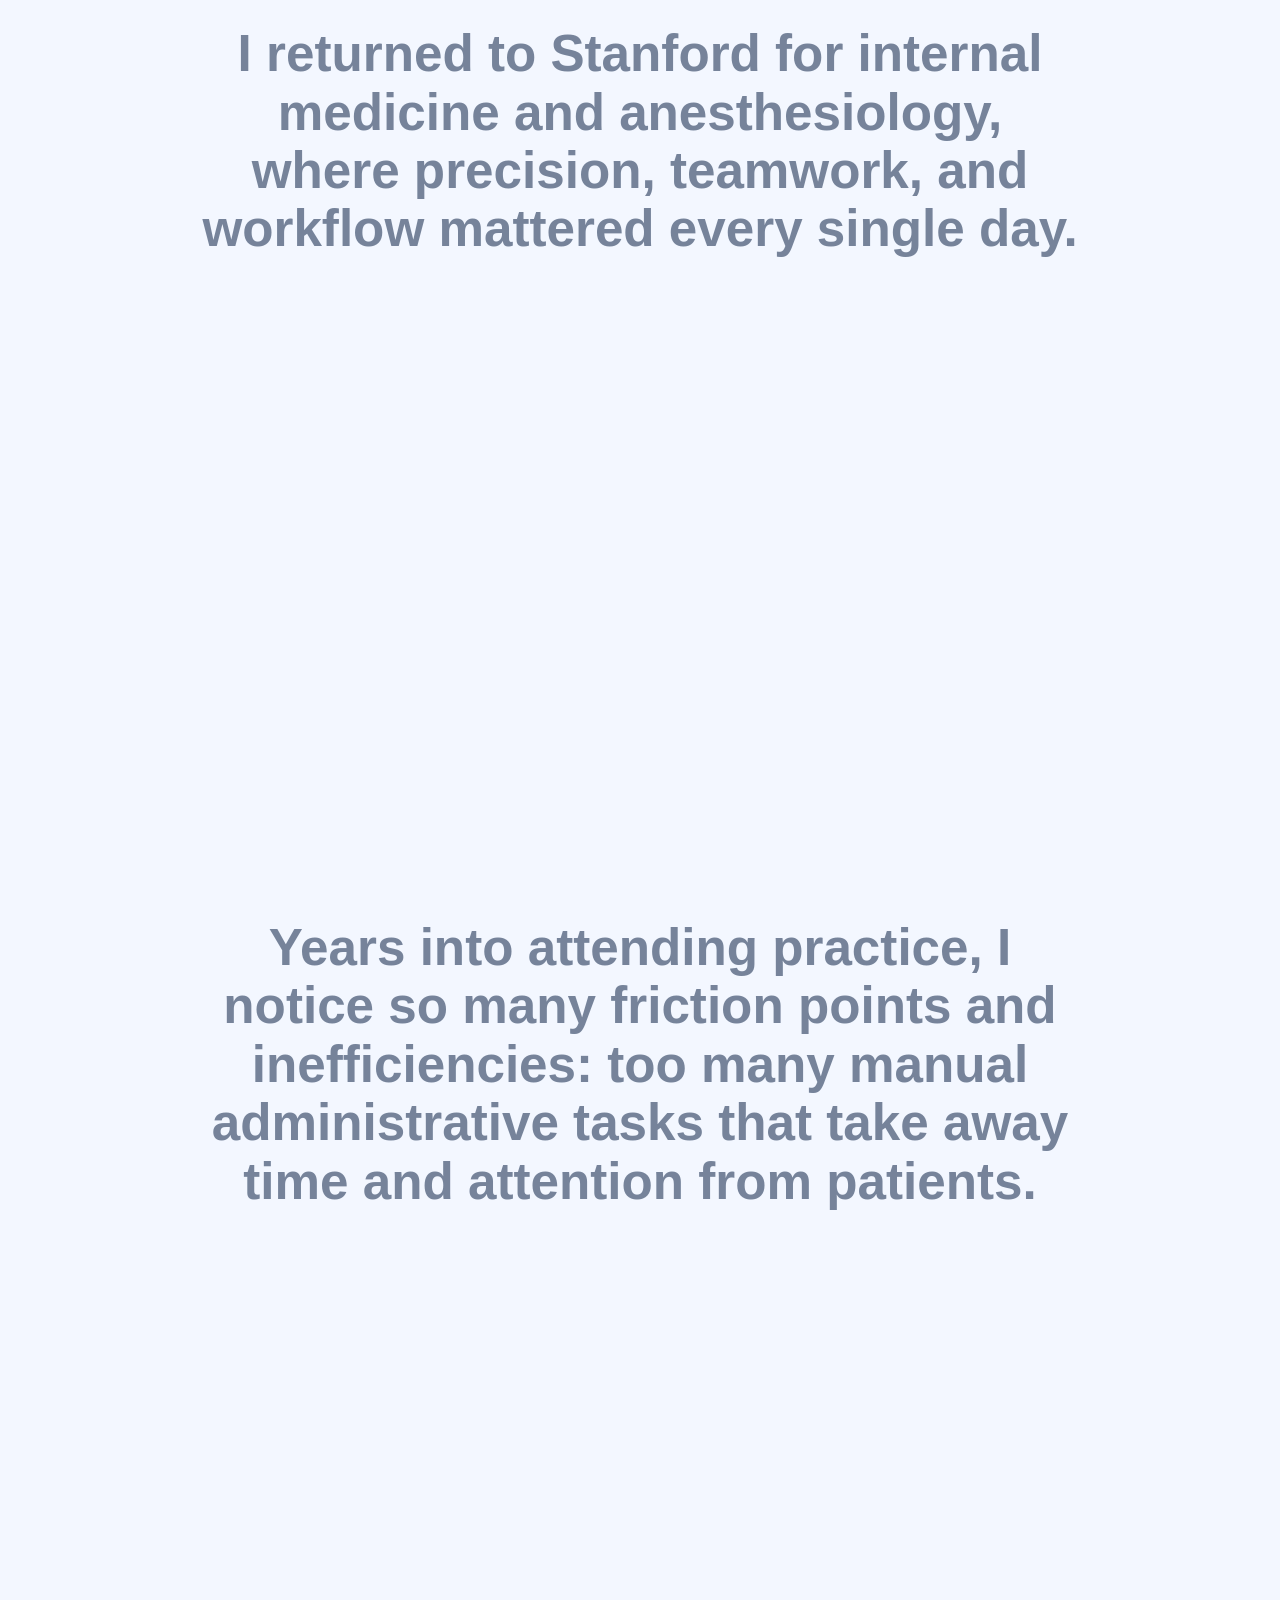
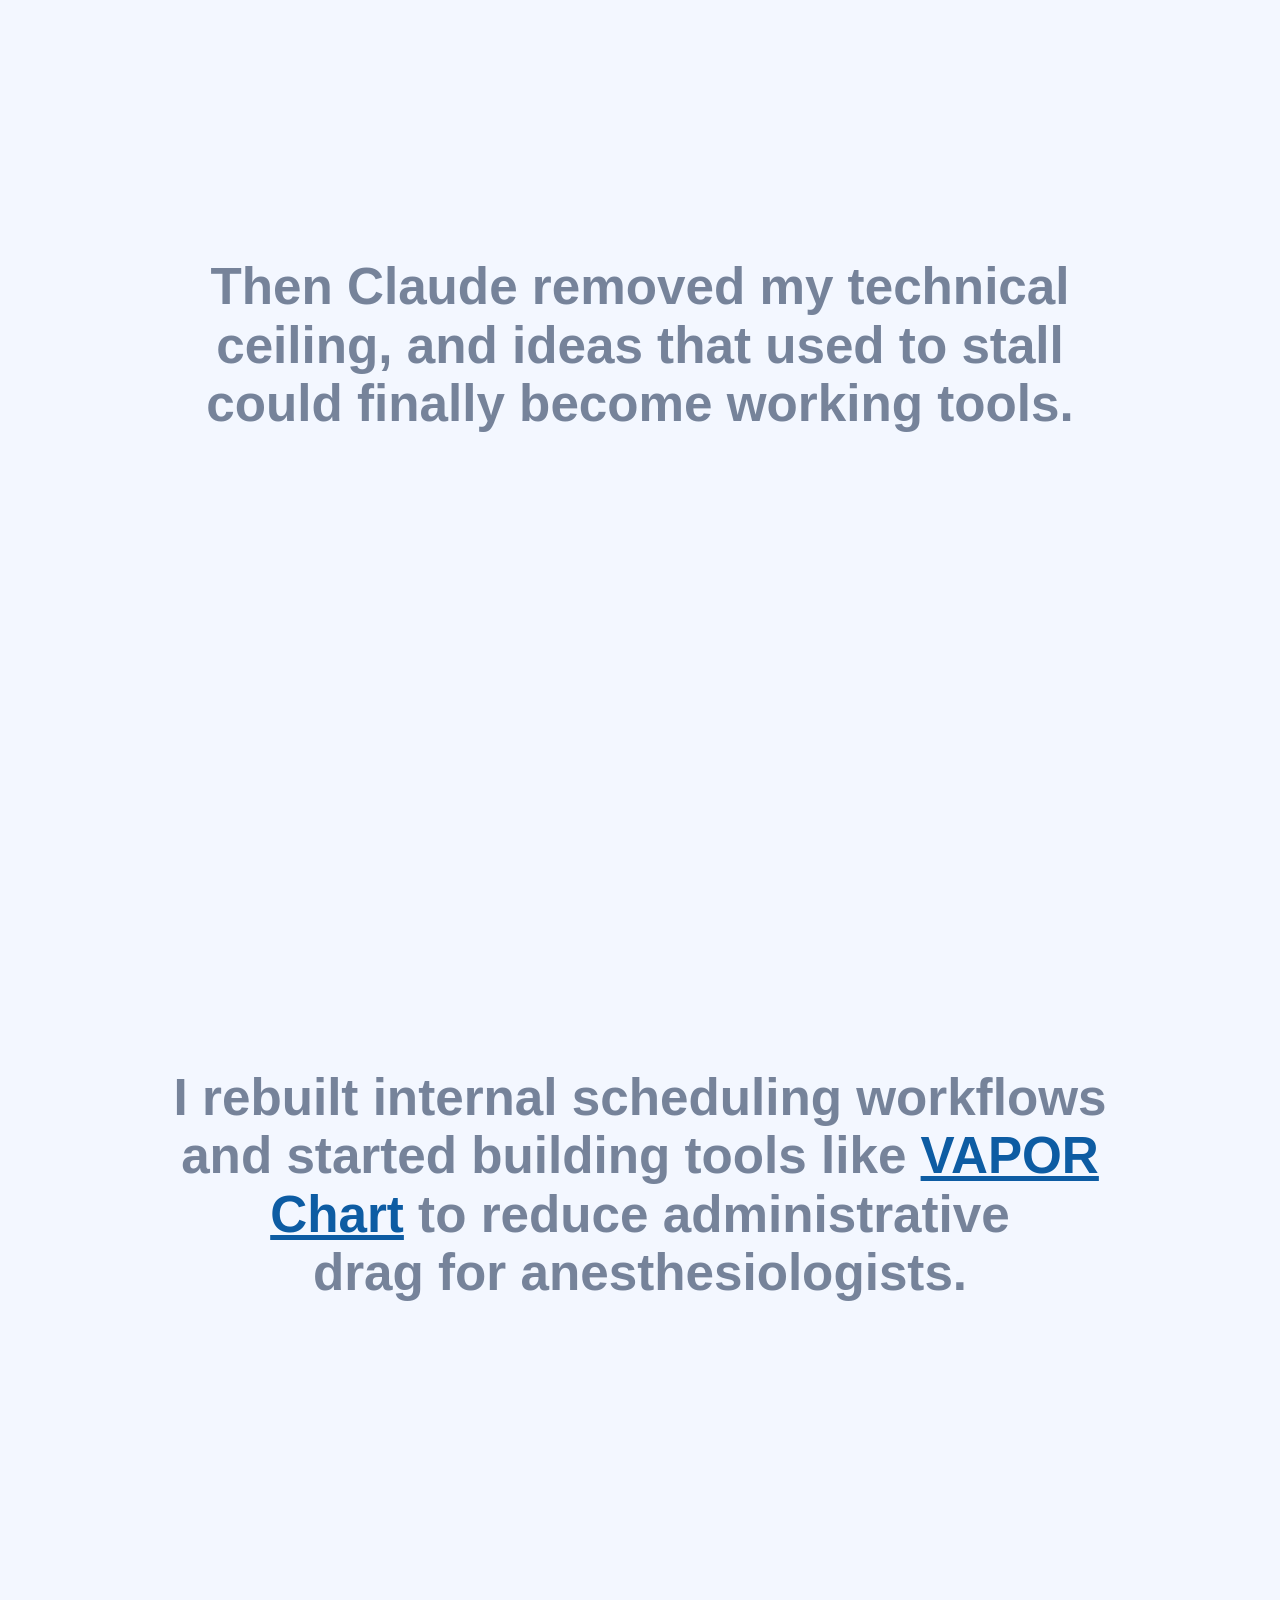
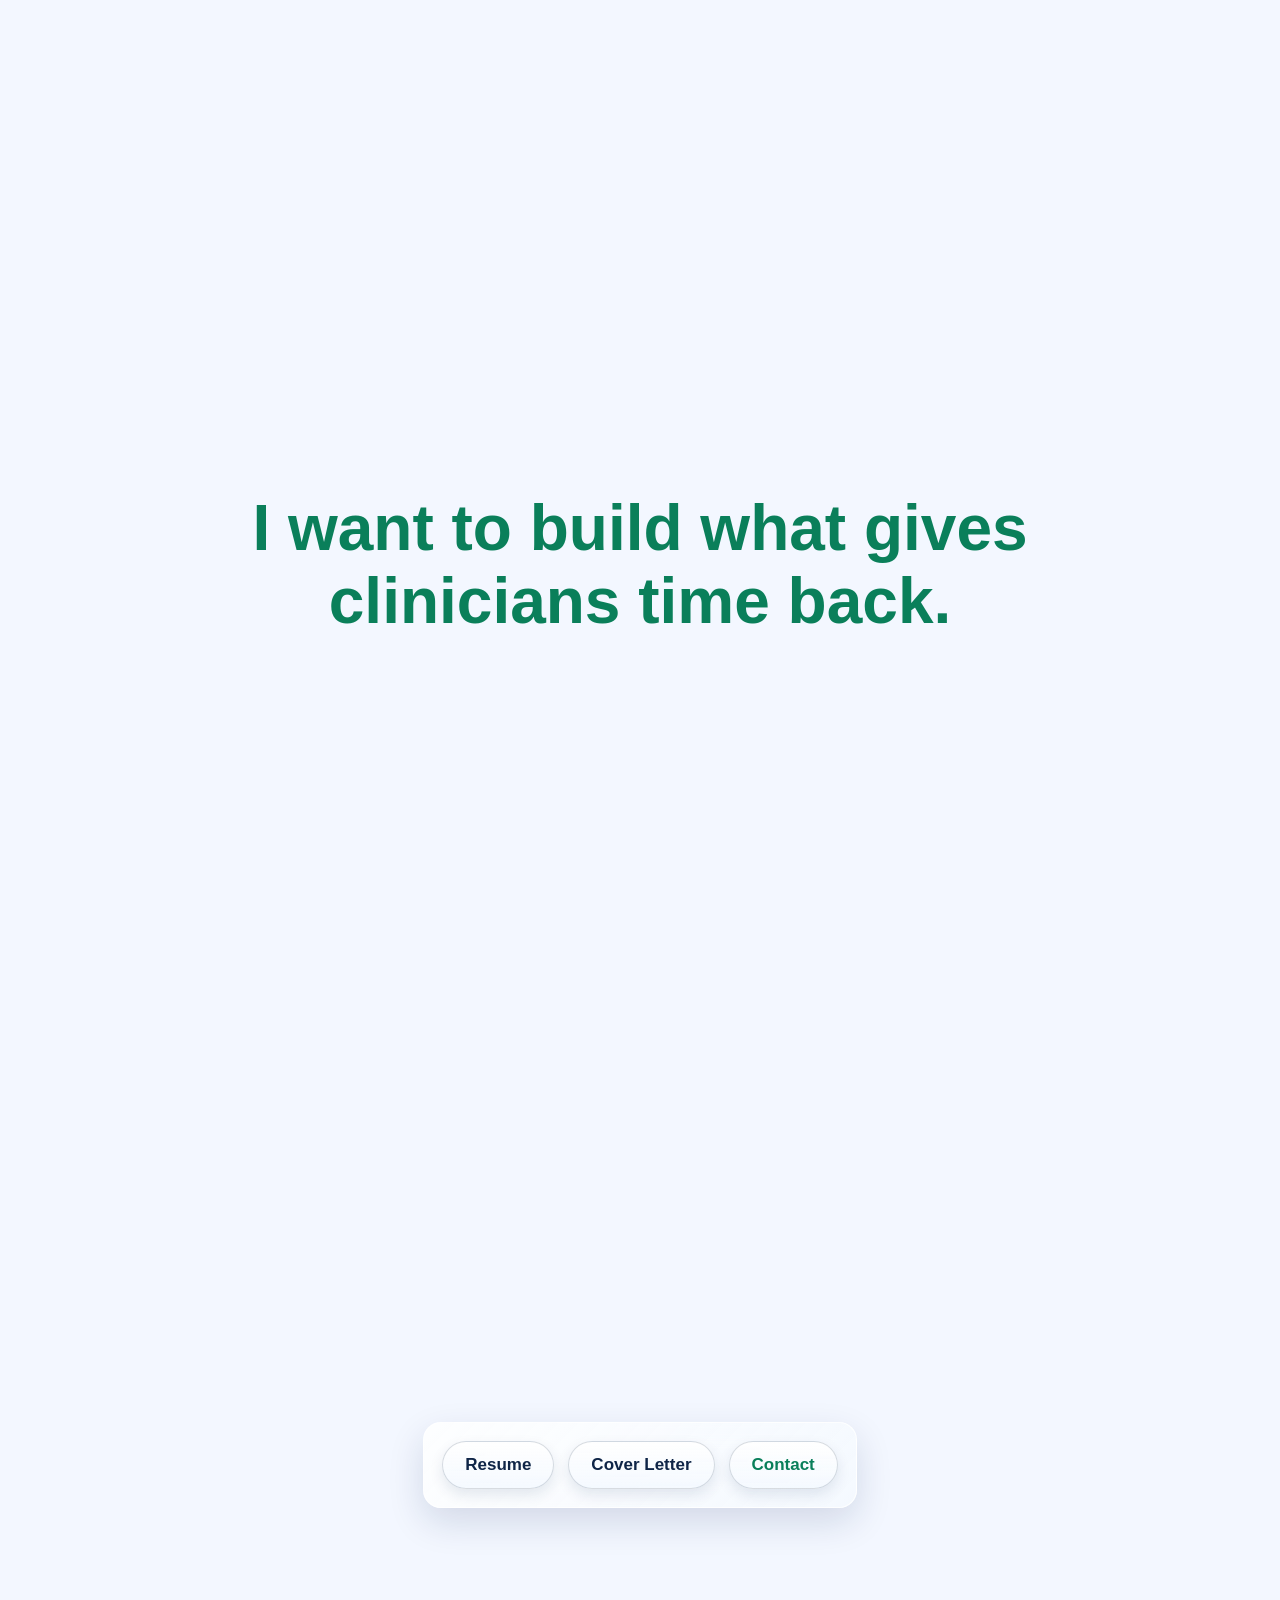
==== commit cf866087: "style: switch header name to premium serif monogram-style typography" ====
--- a/index.html
+++ b/index.html
@@ -5,6 +5,12 @@
   <meta name="viewport" content="width=device-width, initial-scale=1.0" />
   <title>Brian K. Tse, MD - Story</title>
   <meta name="description" content="I want to build what gives clinicians time back." />
+  <link rel="preconnect" href="https://fonts.googleapis.com">
+  <link rel="preconnect" href="https://fonts.gstatic.com" crossorigin>
+  <link href="https://fonts.googleapis.com/css2?family=Cormorant+Garamond:wght@600;700&display=swap" rel="stylesheet">
+  <link rel="icon" type="image/png" sizes="32x32" href="./assets/favicon/favicon-32.png" />
+  <link rel="icon" type="image/png" sizes="16x16" href="./assets/favicon/favicon-16.png" />
+  <link rel="apple-touch-icon" sizes="180x180" href="./assets/favicon/apple-touch-icon.png" />
   <link rel="stylesheet" href="./styles.css" />
 </head>
 <body>
--- a/styles.css
+++ b/styles.css
@@ -47,7 +47,14 @@
   border-radius: 14px;
   box-shadow: 0 8px 30px rgba(12, 36, 84, 0.08);
 }
-.name { font-weight: 700; letter-spacing: .2px; }
+.name {
+  font-family: 'Cormorant Garamond', Georgia, 'Times New Roman', serif;
+  font-weight: 700;
+  font-size: clamp(1.9rem, 3.6vw, 2.8rem);
+  line-height: 1;
+  letter-spacing: 0.01em;
+  color: #111827;
+}
 .actions { display: flex; gap: 10px; flex-wrap: wrap; }
 .actions a {
   color: var(--text);
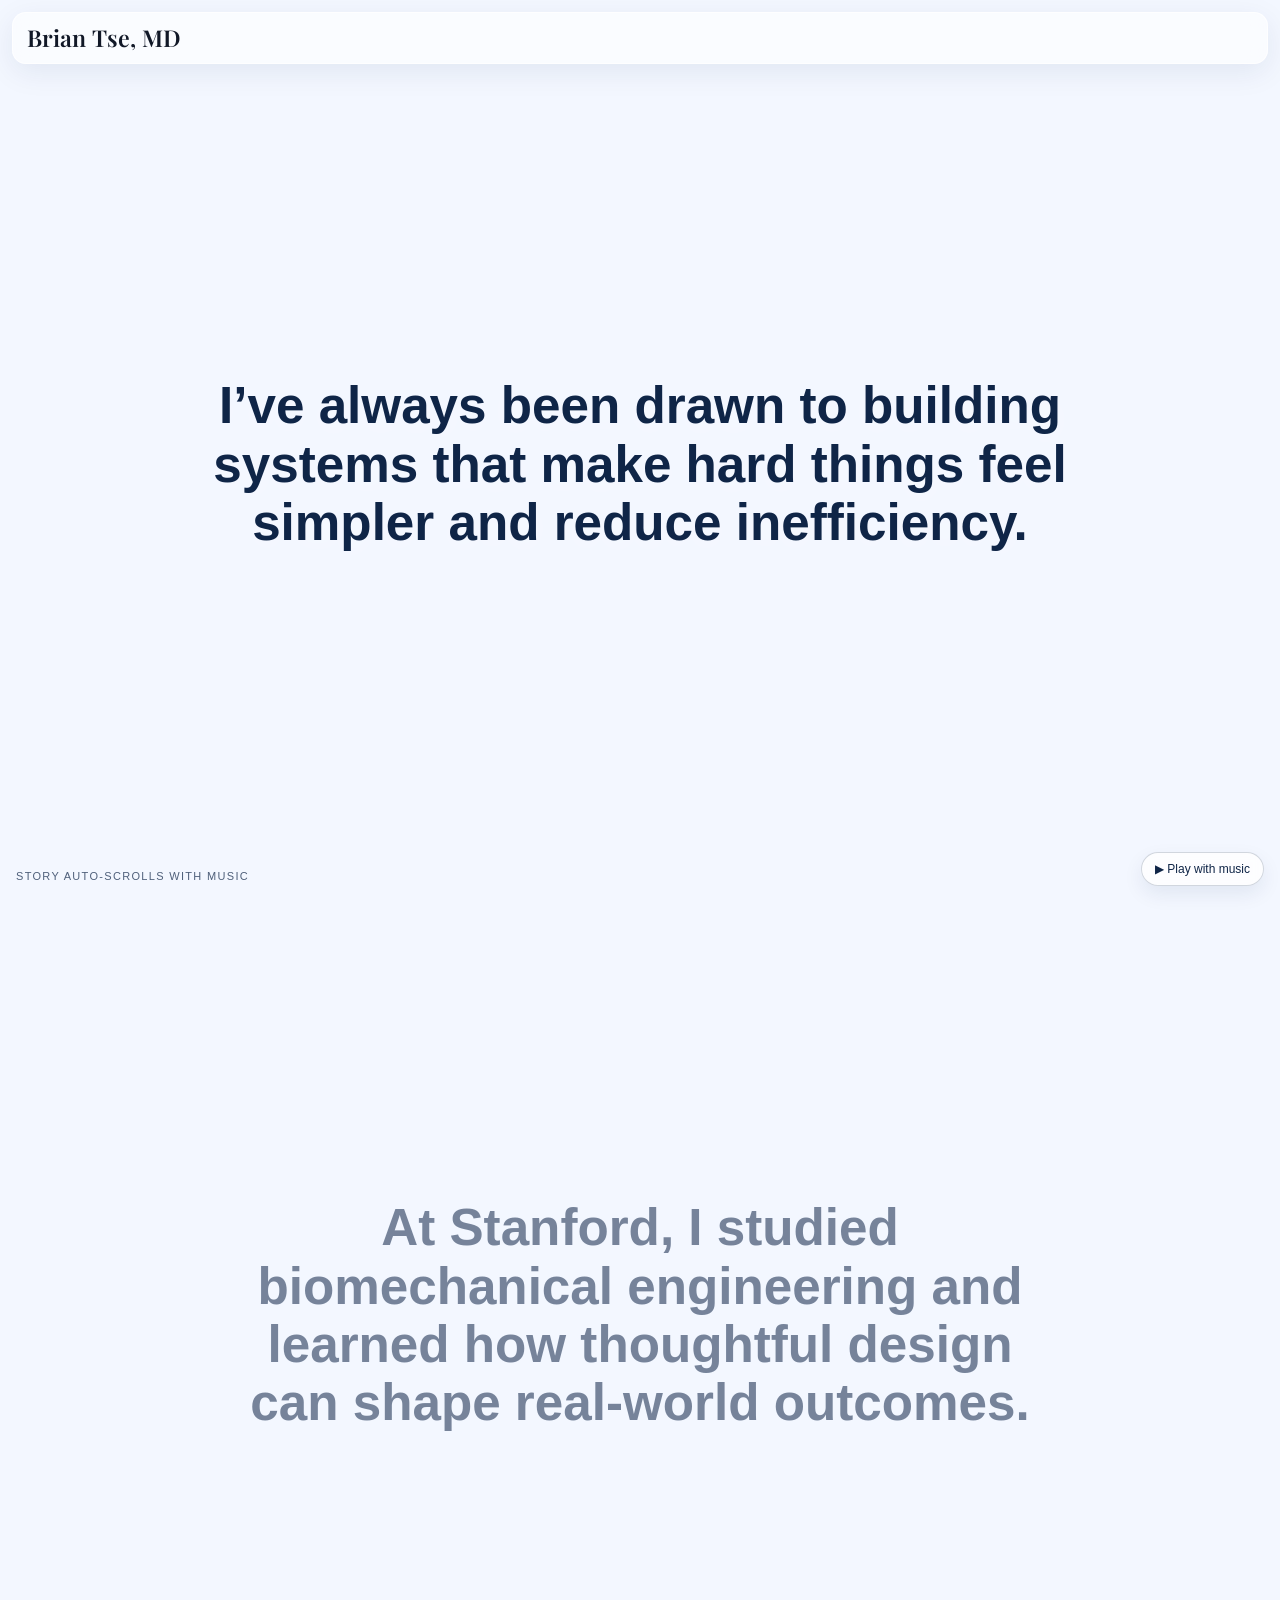
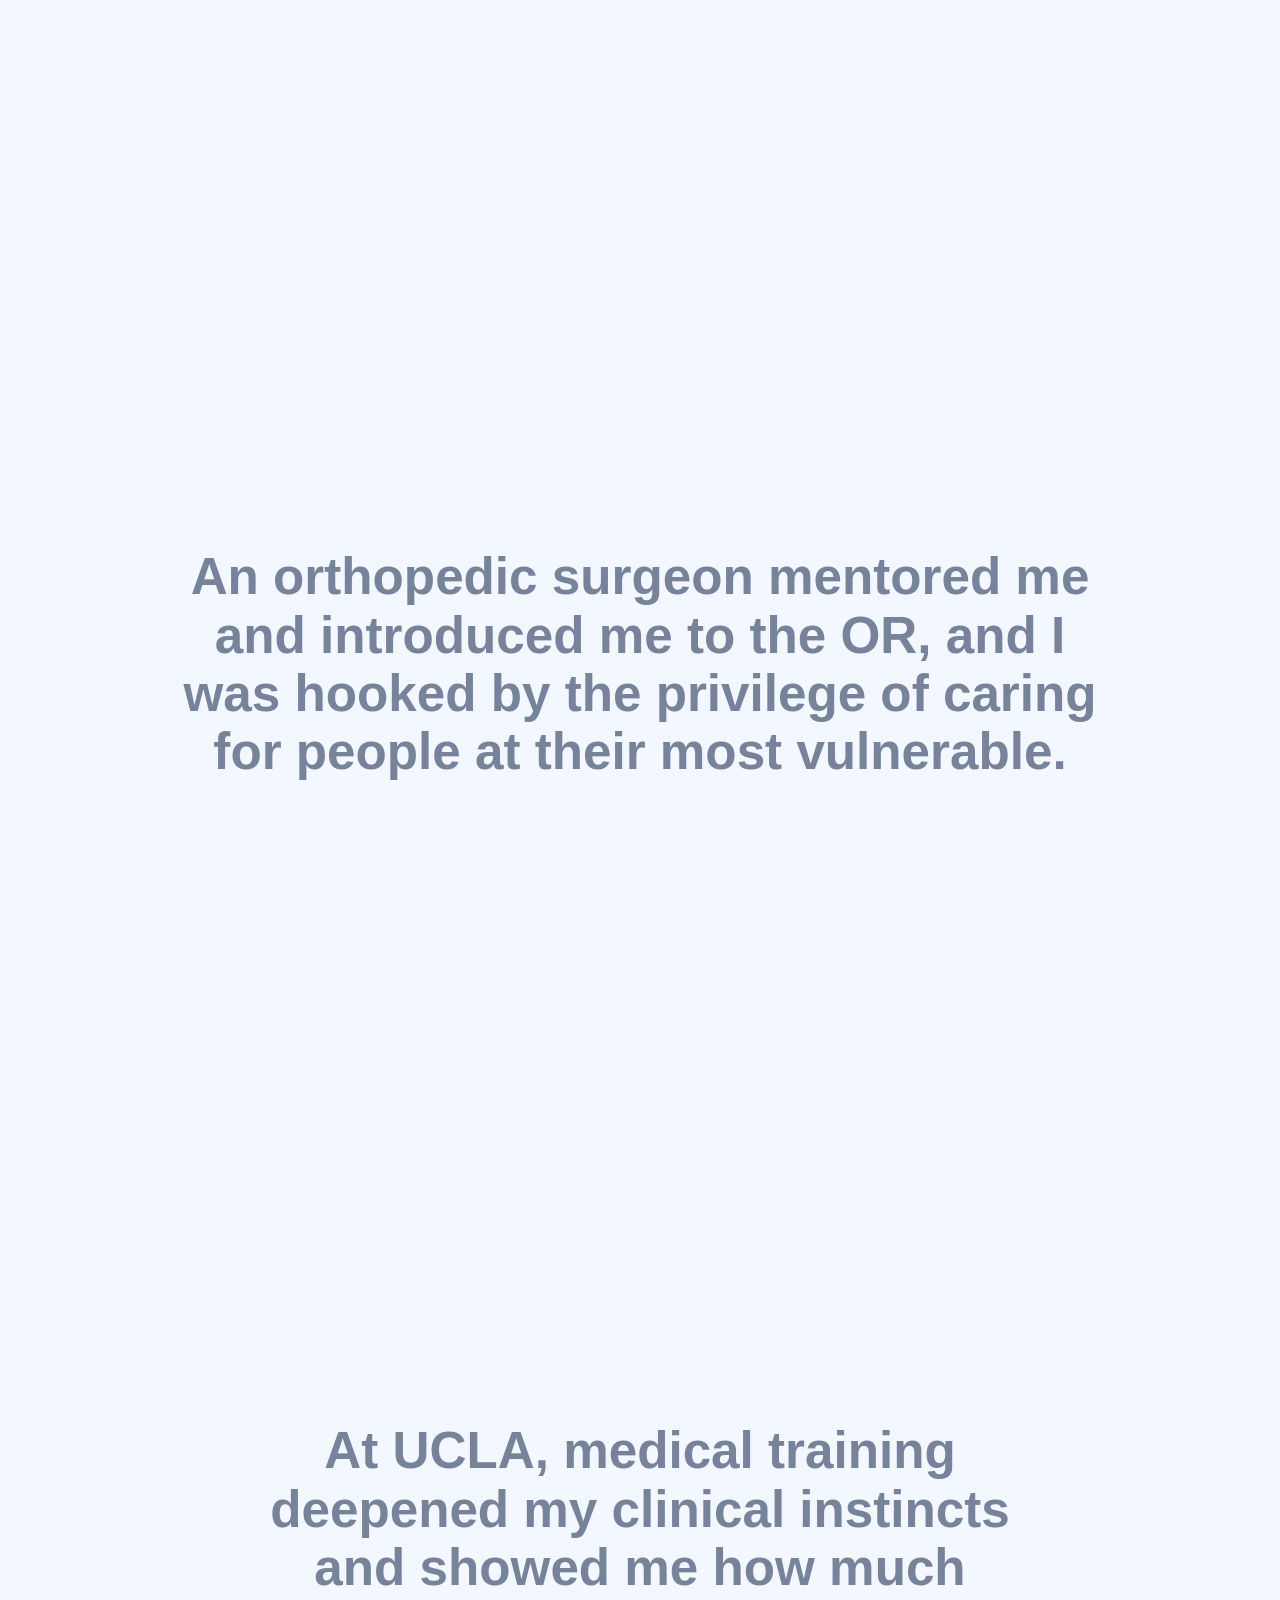
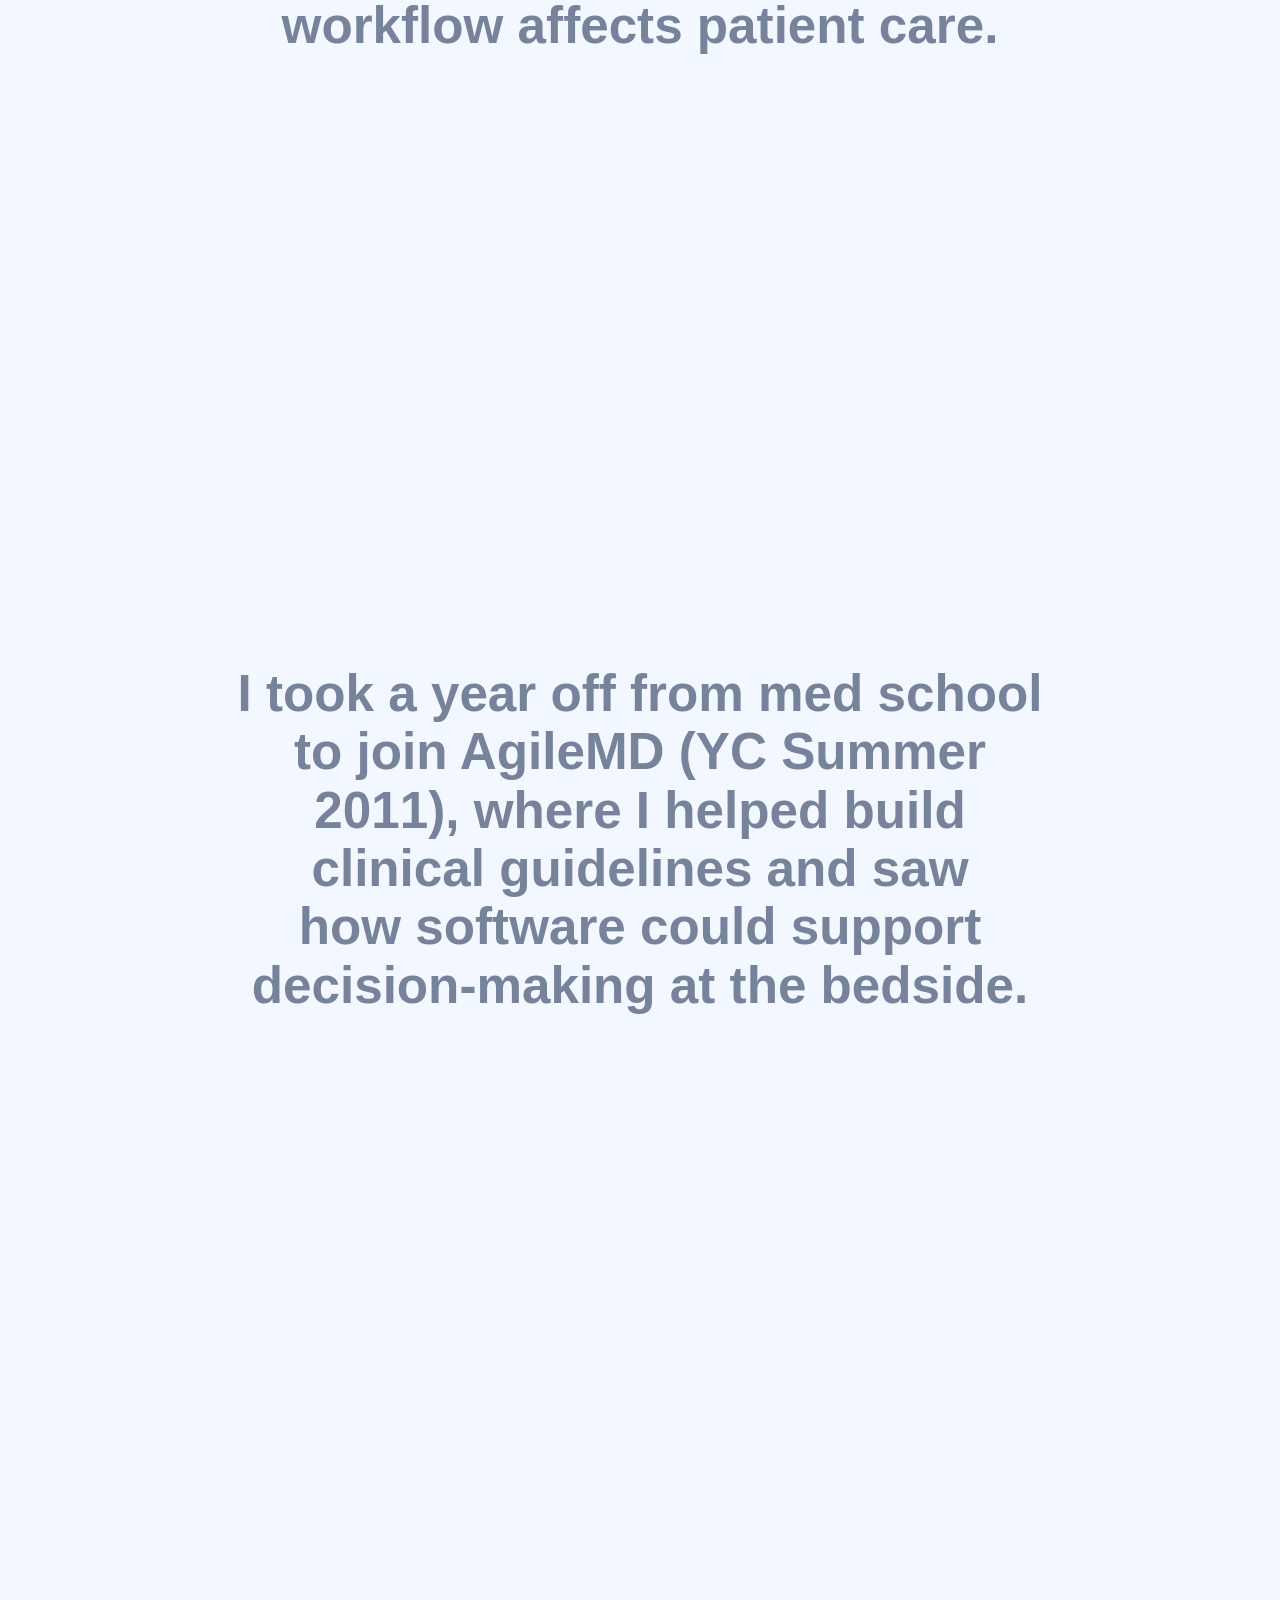
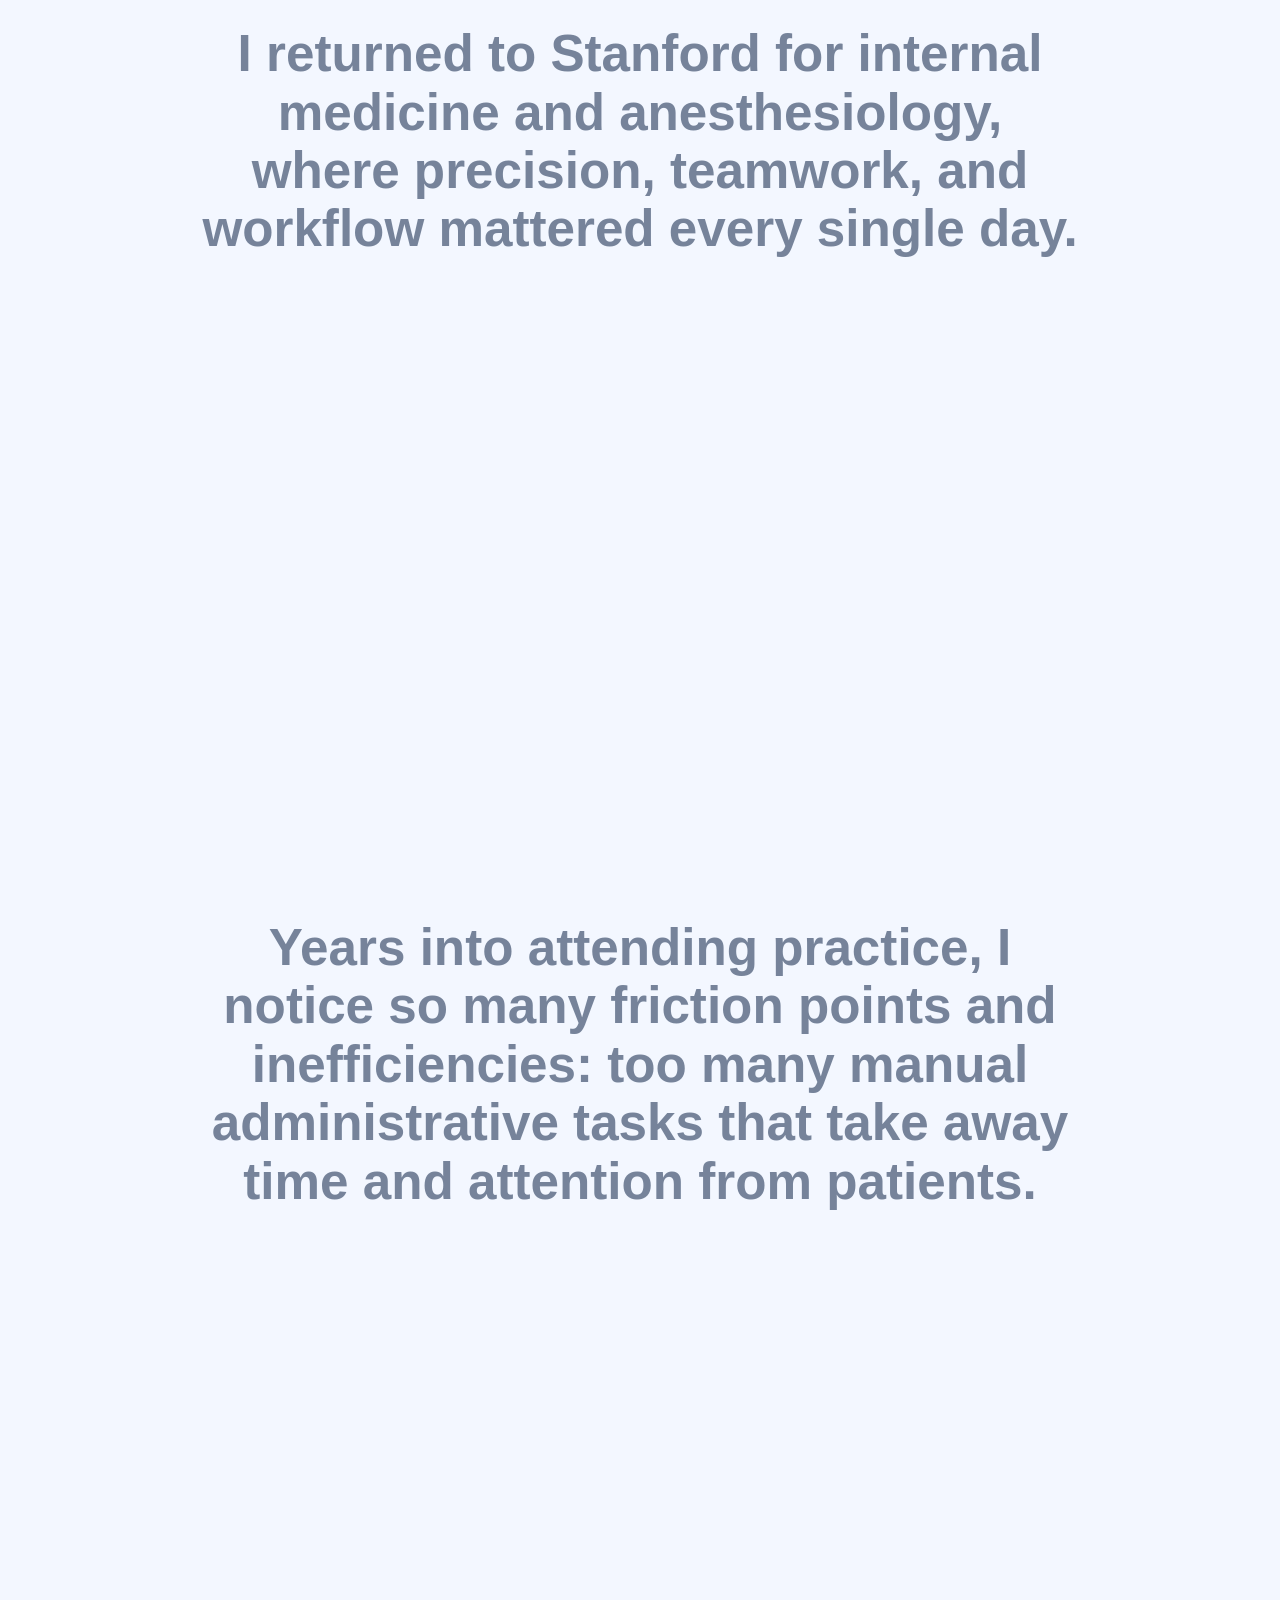
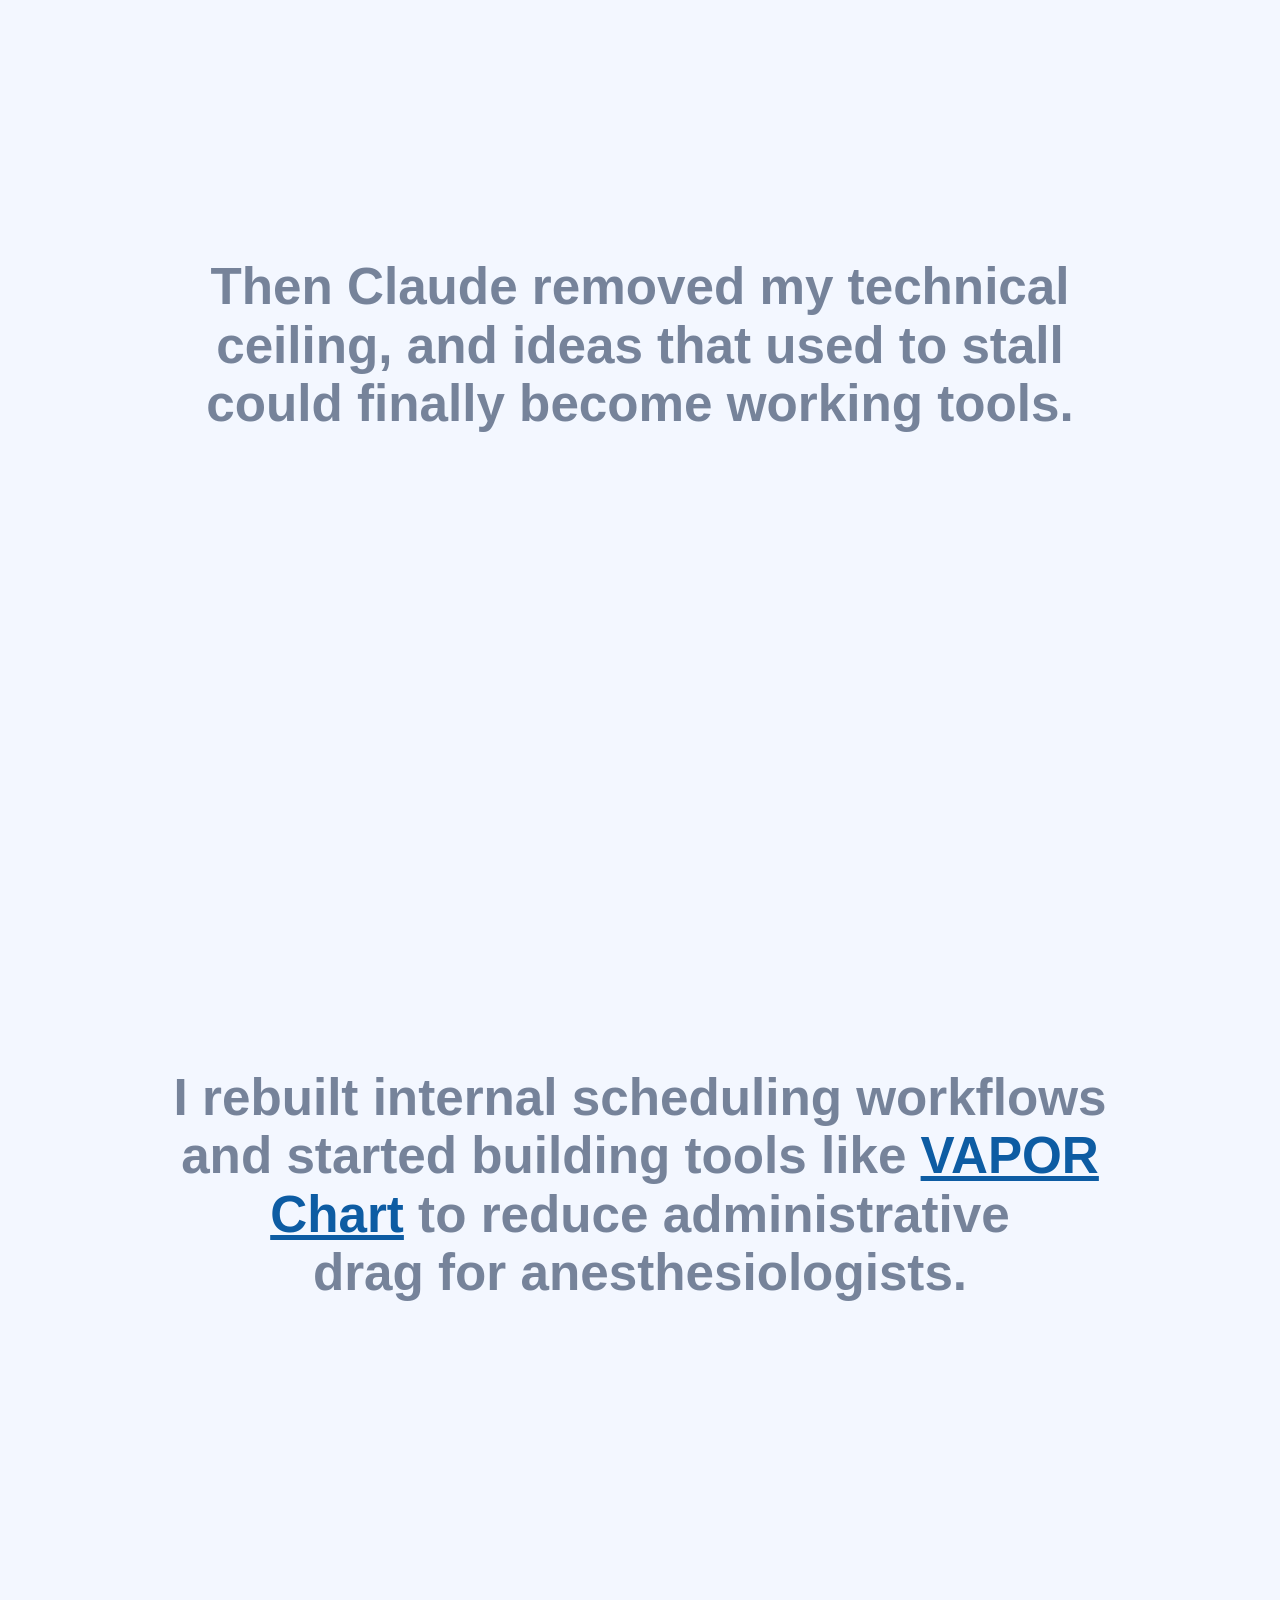
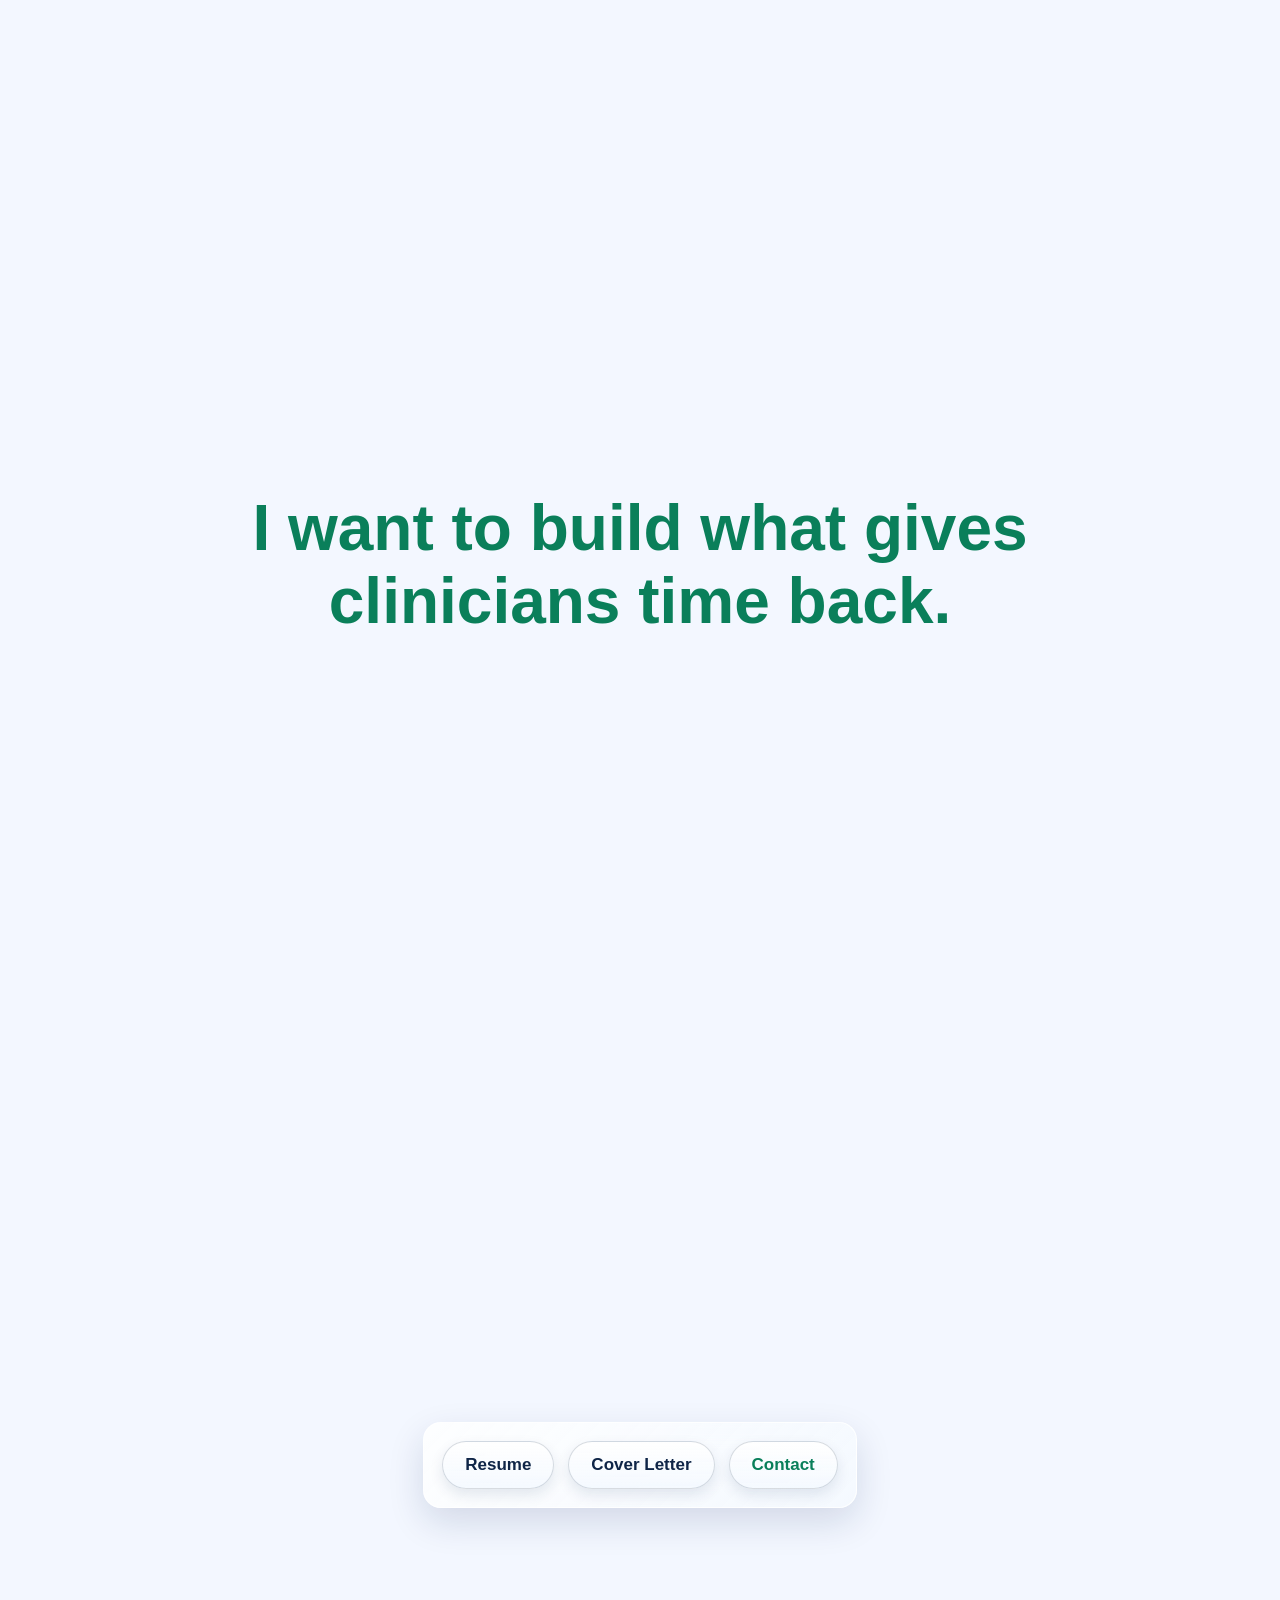
==== commit 92af8391: "style: switch to cleaner serif and reduce header name size" ====
--- a/index.html
+++ b/index.html
@@ -7,7 +7,7 @@
   <meta name="description" content="I want to build what gives clinicians time back." />
   <link rel="preconnect" href="https://fonts.googleapis.com">
   <link rel="preconnect" href="https://fonts.gstatic.com" crossorigin>
-  <link href="https://fonts.googleapis.com/css2?family=Cormorant+Garamond:wght@600;700&display=swap" rel="stylesheet">
+  <link href="https://fonts.googleapis.com/css2?family=Playfair+Display:wght@600;700&display=swap" rel="stylesheet">
   <link rel="icon" type="image/png" sizes="32x32" href="./assets/favicon/favicon-32.png" />
   <link rel="icon" type="image/png" sizes="16x16" href="./assets/favicon/favicon-16.png" />
   <link rel="apple-touch-icon" sizes="180x180" href="./assets/favicon/apple-touch-icon.png" />
--- a/styles.css
+++ b/styles.css
@@ -48,11 +48,11 @@
   box-shadow: 0 8px 30px rgba(12, 36, 84, 0.08);
 }
 .name {
-  font-family: 'Cormorant Garamond', Georgia, 'Times New Roman', serif;
-  font-weight: 700;
-  font-size: clamp(1.9rem, 3.6vw, 2.8rem);
-  line-height: 1;
-  letter-spacing: 0.01em;
+  font-family: 'Playfair Display', Georgia, 'Times New Roman', serif;
+  font-weight: 600;
+  font-size: clamp(1.15rem, 2vw, 1.45rem);
+  line-height: 1.1;
+  letter-spacing: 0.005em;
   color: #111827;
 }
 .actions { display: flex; gap: 10px; flex-wrap: wrap; }
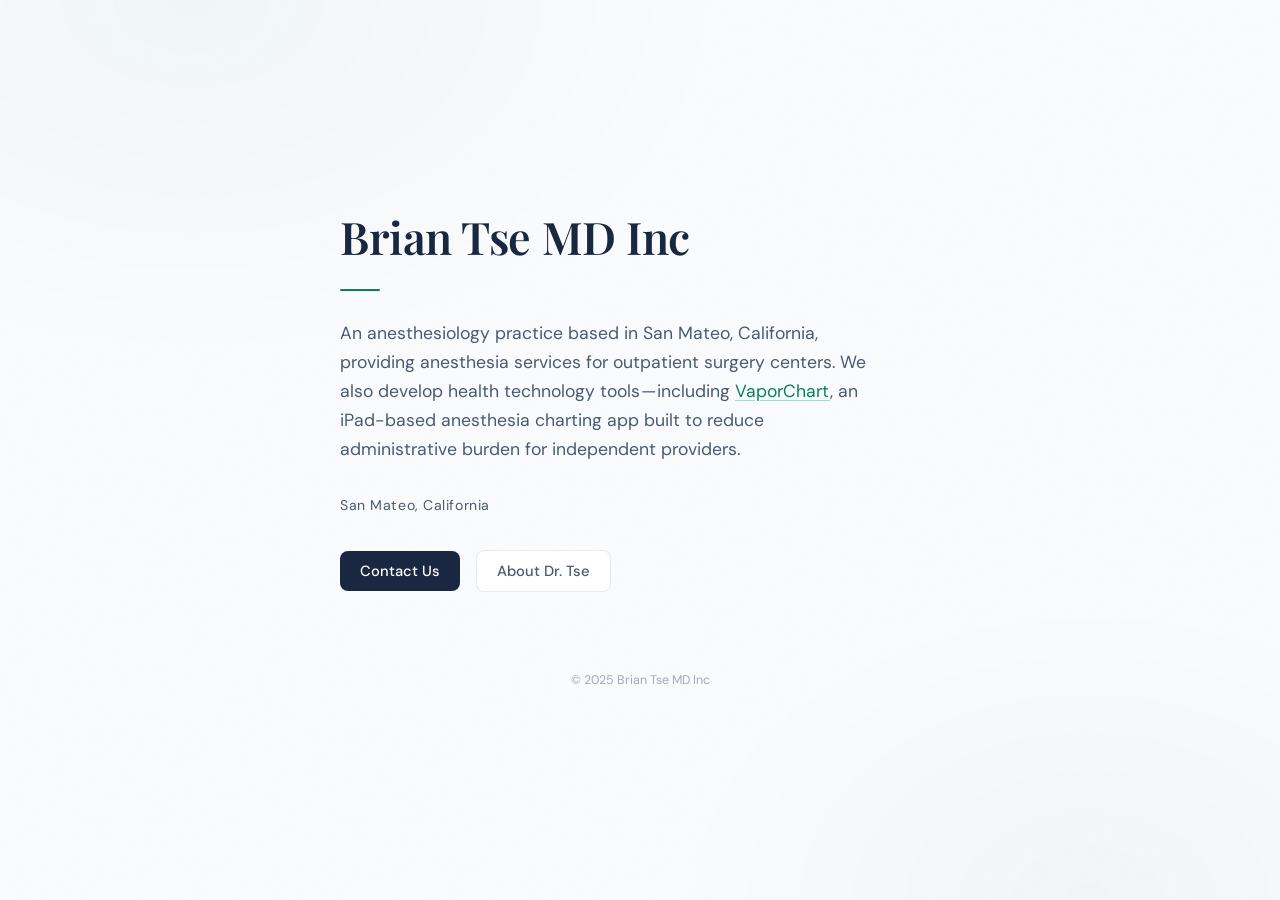
==== commit b88f7749: "feat: new Brian Tse MD Inc business homepage, move story to /story Replaces the personal story page " ====
--- a/index.html
+++ b/index.html
@@ -3,121 +3,198 @@
 <head>
   <meta charset="UTF-8" />
   <meta name="viewport" content="width=device-width, initial-scale=1.0" />
-  <title>Brian K. Tse, MD - Story</title>
-  <meta name="description" content="I want to build what gives clinicians time back." />
+  <title>Brian Tse MD Inc</title>
+  <meta name="description" content="Brian Tse MD Inc is an anesthesiology practice and health technology company based in San Mateo, California." />
   <link rel="preconnect" href="https://fonts.googleapis.com">
   <link rel="preconnect" href="https://fonts.gstatic.com" crossorigin>
-  <link href="https://fonts.googleapis.com/css2?family=Playfair+Display:wght@600;700&display=swap" rel="stylesheet">
+  <link href="https://fonts.googleapis.com/css2?family=Playfair+Display:wght@500;600;700&family=DM+Sans:wght@400;500&display=swap" rel="stylesheet">
   <link rel="icon" type="image/png" sizes="32x32" href="./assets/favicon/favicon-32.png" />
   <link rel="icon" type="image/png" sizes="16x16" href="./assets/favicon/favicon-16.png" />
   <link rel="apple-touch-icon" sizes="180x180" href="./assets/favicon/apple-touch-icon.png" />
-  <link rel="stylesheet" href="./styles.css" />
+  <style>
+    *, *::before, *::after { box-sizing: border-box; margin: 0; padding: 0; }
+
+    :root {
+      --text: #1a2740;
+      --text-secondary: #4a5a72;
+      --accent: #0a7f5a;
+      --accent-light: rgba(10, 127, 90, 0.08);
+      --bg: #fafbfd;
+      --line: rgba(26, 39, 64, 0.1);
+    }
+
+    html {
+      -webkit-font-smoothing: antialiased;
+      -moz-osx-font-smoothing: grayscale;
+    }
+
+    body {
+      font-family: 'DM Sans', -apple-system, BlinkMacSystemFont, "Segoe UI", Roboto, sans-serif;
+      color: var(--text);
+      background: var(--bg);
+      min-height: 100vh;
+      display: flex;
+      flex-direction: column;
+      align-items: center;
+      justify-content: center;
+      padding: 48px 24px;
+      position: relative;
+      overflow: hidden;
+    }
+
+    /* Subtle background grain */
+    body::before {
+      content: '';
+      position: fixed;
+      inset: 0;
+      opacity: 0.3;
+      background-image: url("data:image/svg+xml,%3Csvg viewBox='0 0 256 256' xmlns='http://www.w3.org/2000/svg'%3E%3Cfilter id='n'%3E%3CfeTurbulence type='fractalNoise' baseFrequency='0.9' numOctaves='4' stitchTiles='stitch'/%3E%3C/filter%3E%3Crect width='100%25' height='100%25' filter='url(%23n)' opacity='0.04'/%3E%3C/svg%3E");
+      background-size: 256px;
+      pointer-events: none;
+      z-index: 0;
+    }
+
+    /* Soft gradient wash */
+    body::after {
+      content: '';
+      position: fixed;
+      inset: 0;
+      background:
+        radial-gradient(ellipse 900px 600px at 15% 0%, rgba(10, 127, 90, 0.04), transparent 60%),
+        radial-gradient(ellipse 700px 500px at 85% 100%, rgba(26, 39, 64, 0.03), transparent 60%);
+      pointer-events: none;
+      z-index: 0;
+    }
+
+    .page {
+      position: relative;
+      z-index: 1;
+      max-width: 600px;
+      width: 100%;
+      animation: fadeUp 0.8s ease both;
+    }
+
+    @keyframes fadeUp {
+      from { opacity: 0; transform: translateY(16px); }
+      to { opacity: 1; transform: translateY(0); }
+    }
+
+    .company-name {
+      font-family: 'Playfair Display', Georgia, 'Times New Roman', serif;
+      font-weight: 600;
+      font-size: clamp(2rem, 5vw, 2.8rem);
+      line-height: 1.1;
+      letter-spacing: -0.01em;
+      color: var(--text);
+    }
+
+    .divider {
+      width: 40px;
+      height: 2px;
+      background: var(--accent);
+      margin: 28px 0;
+      border-radius: 1px;
+    }
+
+    .description {
+      font-size: 1.1rem;
+      line-height: 1.65;
+      color: var(--text-secondary);
+      max-width: 540px;
+    }
+
+    .description a {
+      color: var(--accent);
+      text-decoration: underline;
+      text-underline-offset: 3px;
+      text-decoration-color: rgba(10, 127, 90, 0.3);
+      transition: text-decoration-color 0.2s ease;
+    }
+
+    .description a:hover {
+      text-decoration-color: var(--accent);
+    }
+
+    .location {
+      margin-top: 32px;
+      font-size: 0.88rem;
+      color: var(--text-secondary);
+      letter-spacing: 0.04em;
+    }
+
+    .contact {
+      margin-top: 36px;
+      display: flex;
+      gap: 16px;
+      flex-wrap: wrap;
+      align-items: center;
+    }
+
+    .contact a {
+      text-decoration: none;
+      font-size: 0.92rem;
+      font-weight: 500;
+      padding: 10px 20px;
+      border-radius: 8px;
+      transition: all 0.2s ease;
+    }
+
+    .contact-primary {
+      background: var(--text);
+      color: #fff;
+    }
+
+    .contact-primary:hover {
+      background: #2a3b56;
+      transform: translateY(-1px);
+      box-shadow: 0 4px 12px rgba(26, 39, 64, 0.15);
+    }
+
+    .contact-secondary {
+      color: var(--text-secondary);
+      border: 1px solid var(--line);
+      background: #fff;
+    }
+
+    .contact-secondary:hover {
+      border-color: rgba(26, 39, 64, 0.25);
+      color: var(--text);
+      transform: translateY(-1px);
+      box-shadow: 0 4px 12px rgba(26, 39, 64, 0.08);
+    }
+
+    footer {
+      position: relative;
+      z-index: 1;
+      margin-top: 80px;
+      font-size: 0.78rem;
+      color: rgba(74, 90, 114, 0.5);
+      text-align: center;
+    }
+
+    @media (max-width: 520px) {
+      body { padding: 36px 20px; justify-content: flex-start; padding-top: 72px; }
+      .contact { flex-direction: column; align-items: stretch; }
+      .contact a { text-align: center; }
+    }
+  </style>
 </head>
 <body>
-  <video id="bgVideo" class="bg-video" autoplay muted loop playsinline preload="metadata">
-    <source src="./media/story-video.mp4" type="video/mp4" />
-  </video>
-  <div class="video-vignette"></div>
-
-  <header class="topbar">
-    <div class="name">Brian Tse, MD</div>
-  </header>
-
-  <main id="story" class="story">
-    <section class="panel active"><div class="panel-inner"><p>I’ve always been drawn to building systems that make hard things feel simpler and reduce inefficiency.</p></div></section>
-    <section class="panel"><div class="panel-inner"><p>At Stanford, I studied biomechanical engineering and learned how thoughtful design can shape real-world outcomes.</p><img class="logo-inline logo-stanford" src="./assets/logos/stanford.svg" alt="" aria-hidden="true" /></div></section>
-    <section class="panel"><div class="panel-inner"><p>An orthopedic surgeon mentored me and introduced me to the OR, and I was hooked by the privilege of caring for people at their most vulnerable.</p></div></section>
-    <section class="panel"><div class="panel-inner"><p>At UCLA, medical training deepened my clinical instincts and showed me how much workflow affects patient care.</p><img class="logo-inline logo-ucla" src="https://medschool.ucla.edu/sites/default/files/logos/logo-2.svg" alt="" aria-hidden="true" /></div></section>
-    <section class="panel"><div class="panel-inner"><p>I took a year off from med school to join AgileMD (YC Summer 2011), where I helped build clinical guidelines and saw how software could support decision-making at the bedside.</p><img class="logo-inline logo-agile" src="https://cdn.prod.website-files.com/62d742c41f3f8d04dc13c14c/6618bf7efeaeb84f943034f7_logo_agilemd_blue-p-500.png" alt="" aria-hidden="true" /></div></section>
-    <section class="panel"><div class="panel-inner"><p>I returned to Stanford for internal medicine and anesthesiology, where precision, teamwork, and workflow mattered every single day.</p><img class="logo-inline logo-stanford-med" src="https://med.stanford.edu/content/dam/sm/identity/images/stanford-medicine/looks/logos/SM_Web_vert_LG.png" alt="" aria-hidden="true" /></div></section>
-    <section class="panel"><div class="panel-inner"><p>Years into attending practice, I notice so many friction points and inefficiencies: too many manual administrative tasks that take away time and attention from patients.</p></div></section>
-    <section class="panel"><div class="panel-inner"><p>Then Claude removed my technical ceiling, and ideas that used to stall could finally become working tools.</p><img class="logo-inline logo-claude" src="https://raw.githubusercontent.com/lobehub/lobe-icons/refs/heads/master/packages/static-png/light/claude-color.png" alt="" aria-hidden="true" /></div></section>
-    <section class="panel"><div class="panel-inner"><p>I rebuilt internal scheduling workflows and started building tools like <a class="inline-link" href="https://vaporchart.com" target="_blank" rel="noopener">VAPOR Chart</a> to reduce administrative drag for anesthesiologists.</p><img class="logo-inline logo-vapor" src="./assets/logos/vaporchart.png" alt="" aria-hidden="true" /></div></section>
-    <section class="panel thesis"><div class="panel-inner"><p>I want to build what gives clinicians time back.</p></div></section>
-    <section class="panel end-panel">
-      <div class="end-links actions">
-        <a href="./Brian_Tse_Resume_v2.pdf" target="_blank" rel="noopener">Resume</a>
-        <a href="./Brian_Tse_Cover_Letter_Anthropic.pdf" target="_blank" rel="noopener">Cover Letter</a>
-        <a href="mailto:briantse@gmail.com">Contact</a>
-      </div>
-    </section>
+
+  <main class="page">
+    <h1 class="company-name">Brian Tse MD Inc</h1>
+    <div class="divider"></div>
+    <p class="description">
+      An anesthesiology practice based in San Mateo, California, providing anesthesia services for outpatient surgery centers. We also develop health technology tools&hairsp;&mdash;&hairsp;including <a href="https://vaporchart.com" target="_blank" rel="noopener">VaporChart</a>, an iPad-based anesthesia charting app built to reduce administrative burden for independent providers.
+    </p>
+    <p class="location">San Mateo, California</p>
+    <div class="contact">
+      <a class="contact-primary" href="mailto:briantse@gmail.com">Contact Us</a>
+      <a class="contact-secondary" href="/story">About Dr.&nbsp;Tse</a>
+    </div>
   </main>
 
-  <audio id="storyAudio" preload="auto">
-    <source src="./media/story-track.mp3" type="audio/mpeg" />
-  </audio>
-
-  <button id="musicToggle" class="music-toggle" type="button">▶ Play with music</button>
-  <div class="hint">Story auto-scrolls with music</div>
-
-  <script>
-    const panels = [...document.querySelectorAll('.panel')];
-    const audio = document.getElementById('storyAudio');
-    const toggle = document.getElementById('musicToggle');
-
-    const io = new IntersectionObserver((entries) => {
-      entries.forEach((e) => {
-        if (e.isIntersecting) {
-          panels.forEach(p => p.classList.remove('active'));
-          e.target.classList.add('active');
-        }
-      });
-    }, { threshold: 0.65 });
-    panels.forEach(p => io.observe(p));
-
-    function scrollToPanel(i) {
-      panels[i].scrollIntoView({ behavior: 'smooth', block: 'start' });
-    }
-
-    const cues = [0, 5, 10, 15, 20, 26, 32, 38, 44, 50, 56];
-
-    function syncToMusic() {
-      const t = audio.currentTime;
-      let idx = 0;
-      for (let i = 0; i < cues.length; i++) {
-        if (t >= cues[i]) idx = i;
-      }
-      const last = panels.length - 1;
-      if (idx >= last) {
-        scrollToPanel(last);
-        clearInterval(syncTimer);
-        return;
-      }
-      scrollToPanel(idx);
-    }
-
-    let syncTimer;
-    async function startMusicMode() {
-      try {
-        if (audio.currentTime >= (audio.duration || 0) - 0.2) {
-          audio.currentTime = 0;
-          window.scrollTo({ top: 0, behavior: 'smooth' });
-        }
-        await audio.play();
-        toggle.textContent = '❚❚ Pause music';
-        clearInterval(syncTimer);
-        syncToMusic();
-        syncTimer = setInterval(syncToMusic, 600);
-      } catch (e) {
-        toggle.textContent = 'Tap to start audio';
-      }
-    }
-
-    function pauseMusicMode() {
-      audio.pause();
-      clearInterval(syncTimer);
-      toggle.textContent = '▶ Play with music';
-    }
-
-    toggle.addEventListener('click', () => {
-      if (audio.paused) startMusicMode();
-      else pauseMusicMode();
-    });
-
-    audio.addEventListener('ended', () => {
-      clearInterval(syncTimer);
-      toggle.textContent = '↺ Replay with music';
-    });
-  </script>
+  <footer>&copy; 2025 Brian Tse MD Inc</footer>
+
 </body>
 </html>
